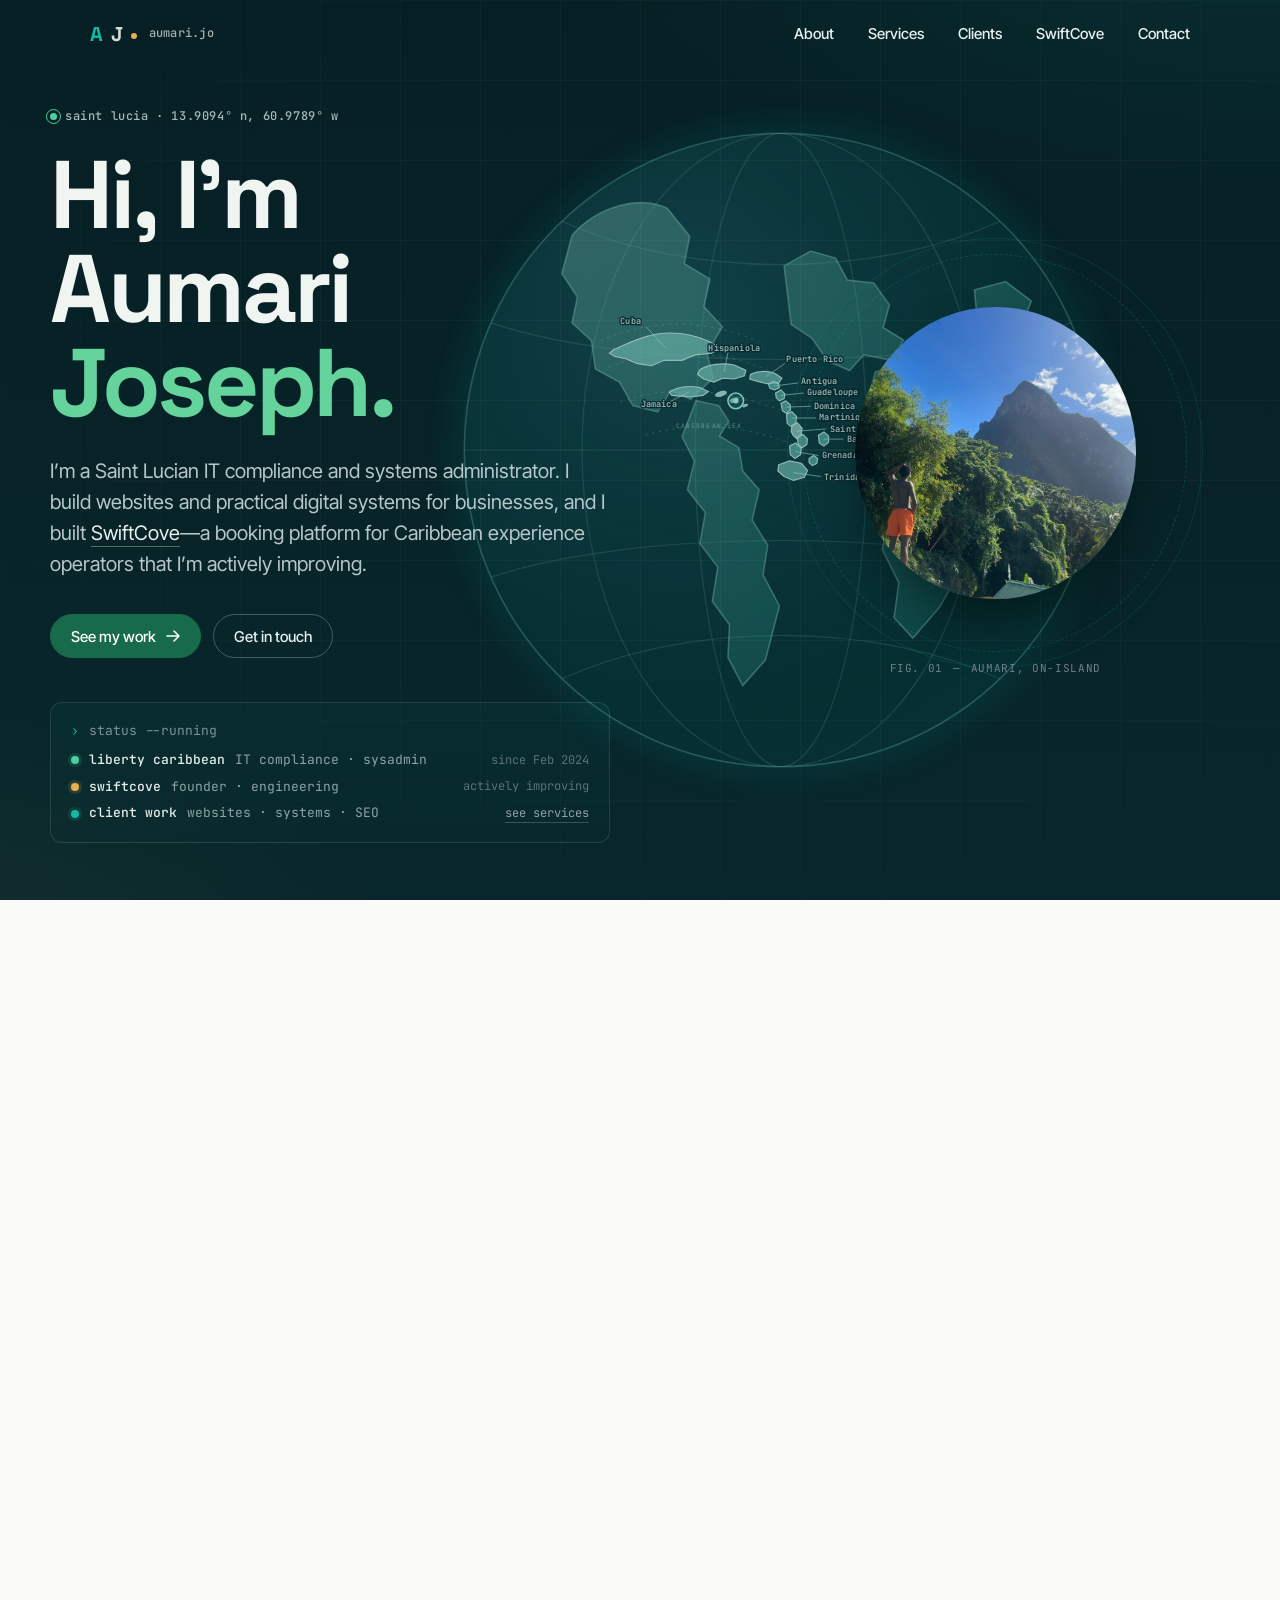
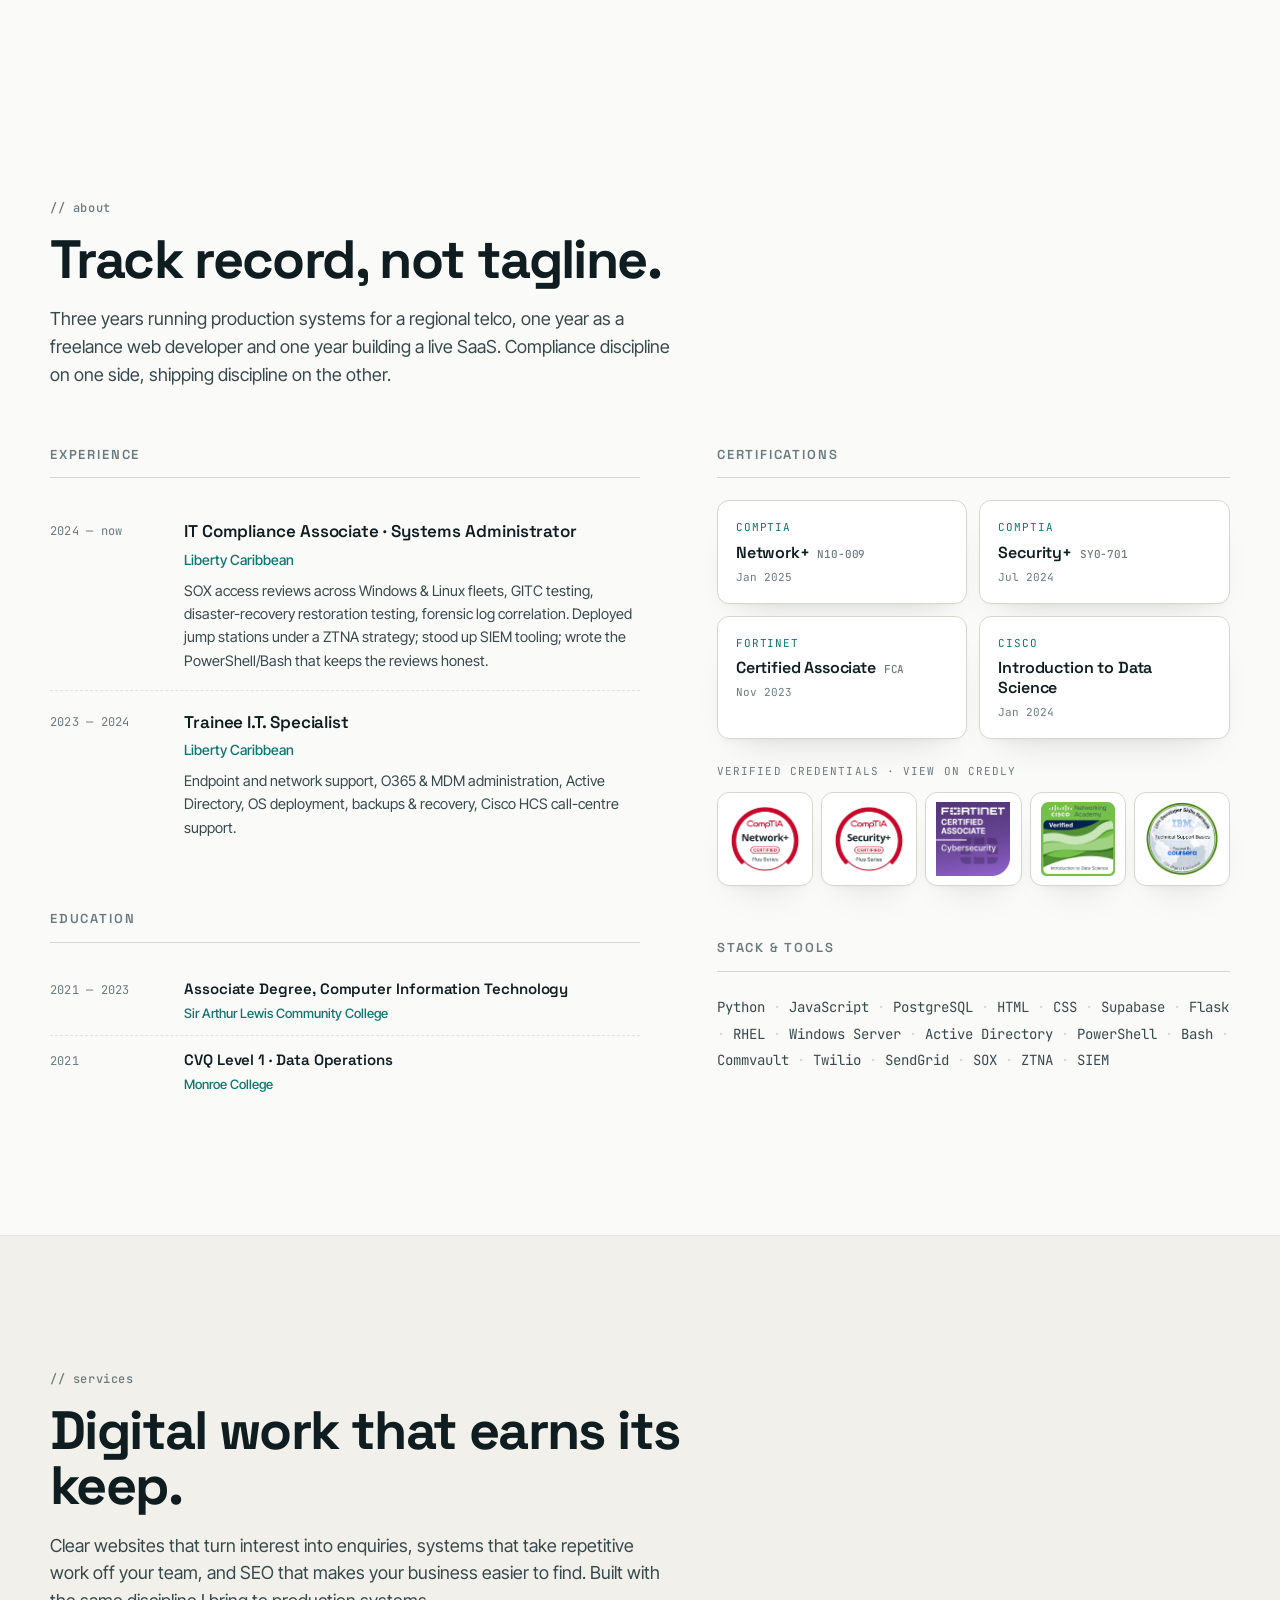
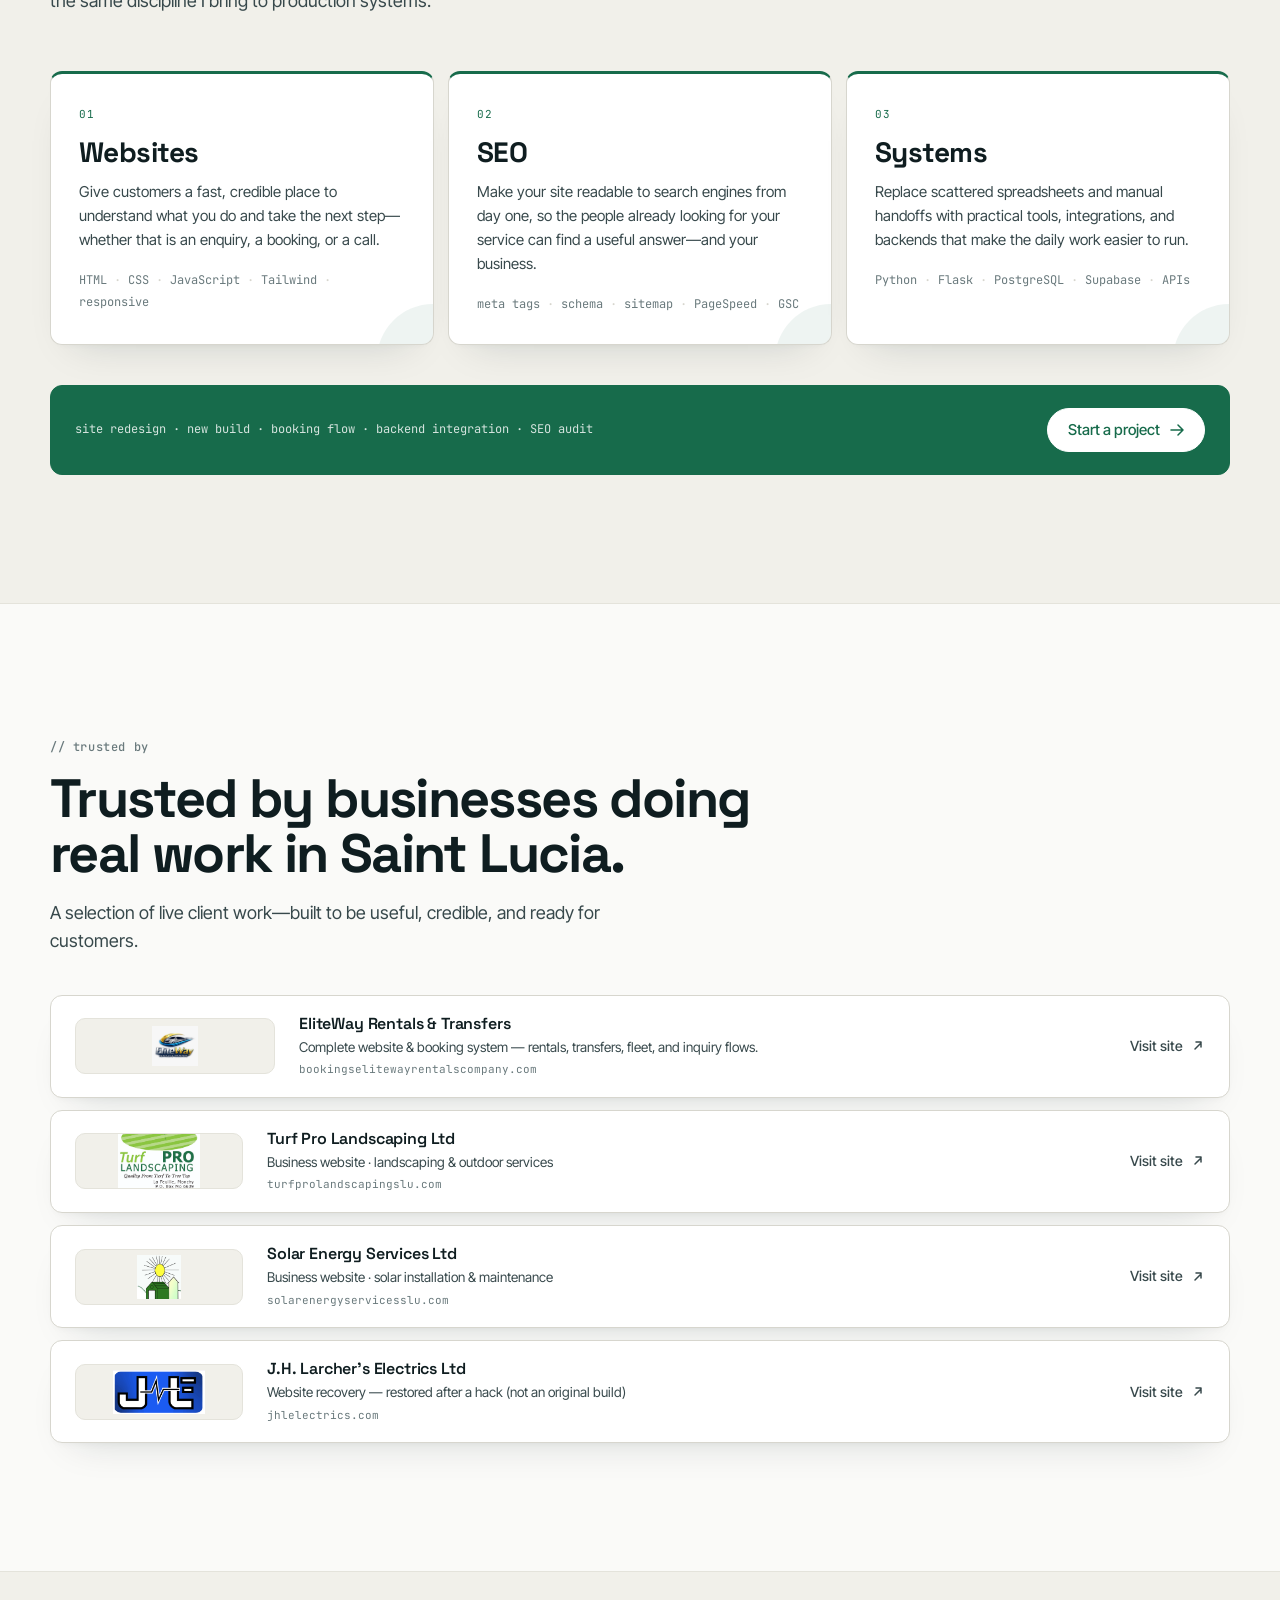
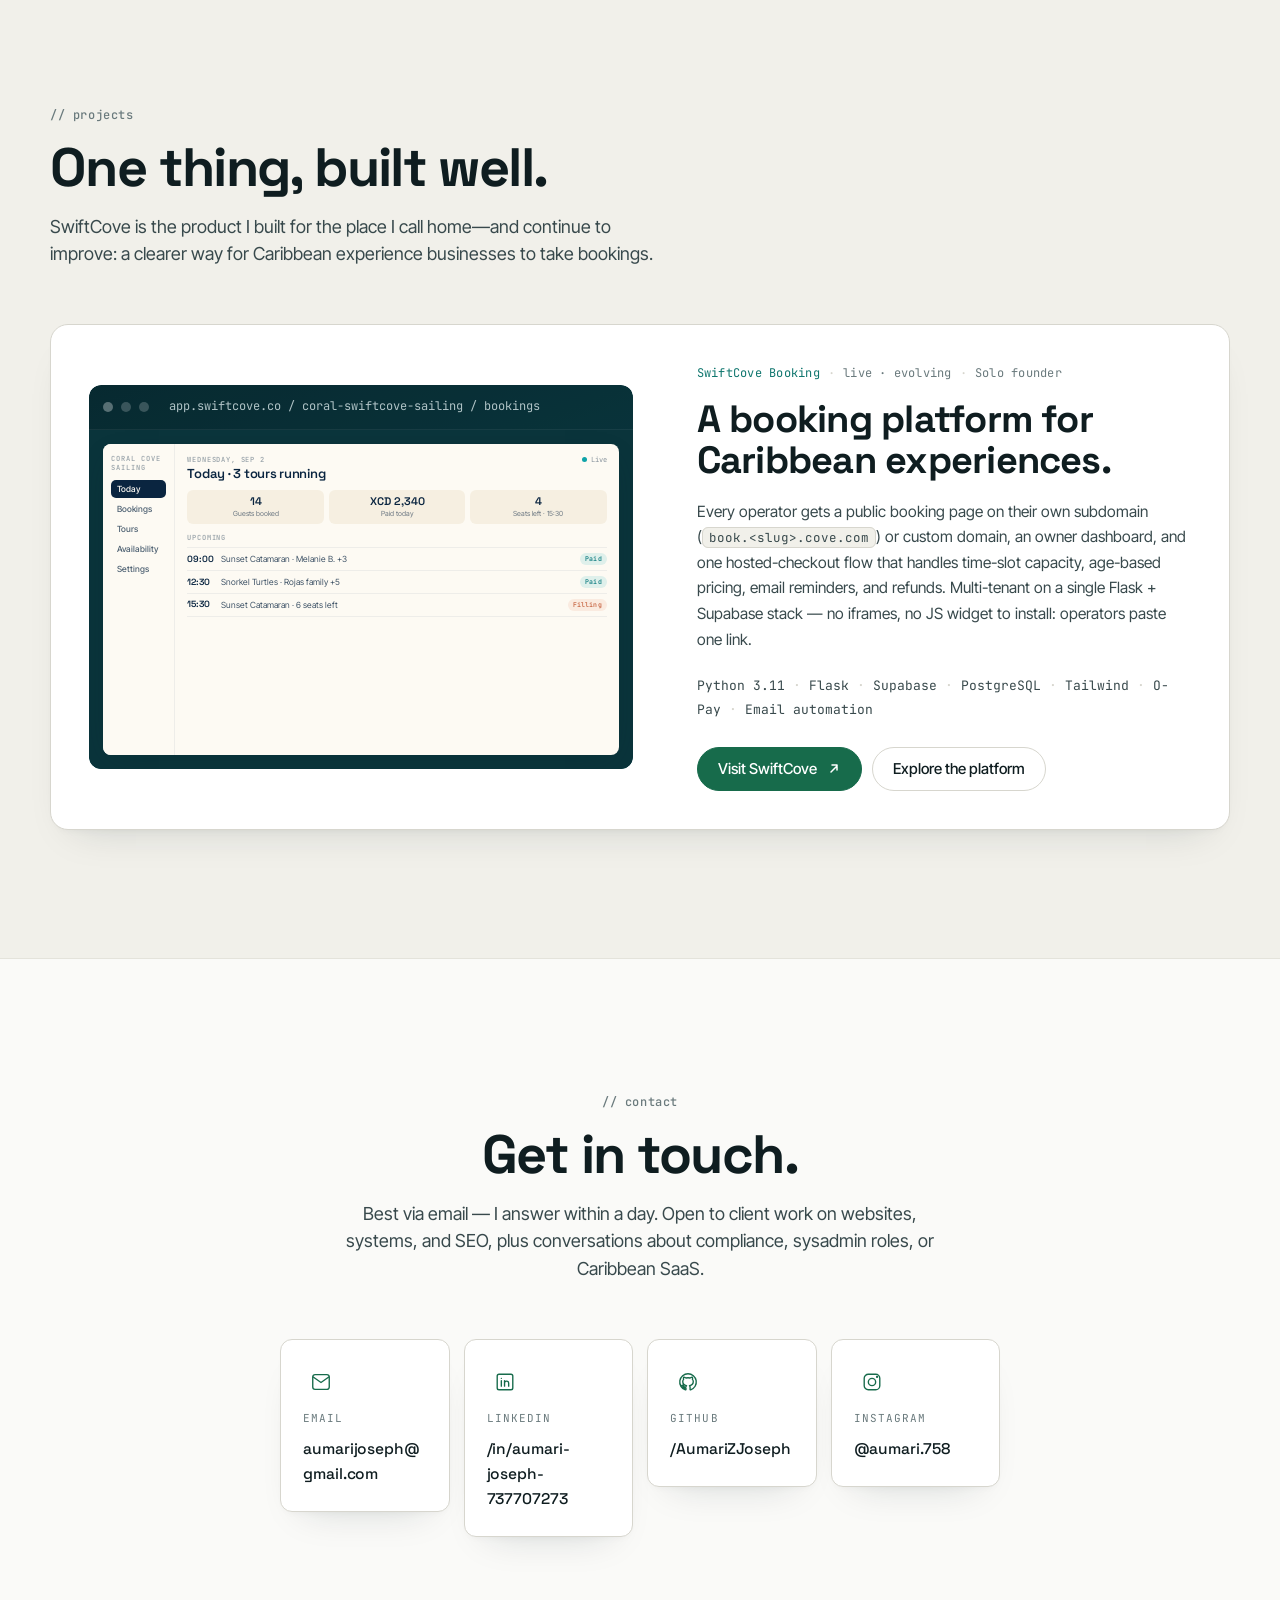
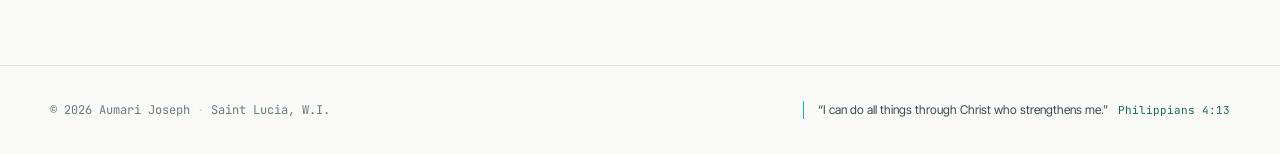
==== index.html @ 2261dc89 "Updates" ====
<!doctype html>
<html lang="en">
<head>
  <meta charset="utf-8" />
  <meta name="viewport" content="width=device-width, initial-scale=1" />
  <title>Aumari Joseph | IT Compliance, Web Development &amp; Caribbean SaaS</title>
  <meta name="description" content="Aumari Joseph is a Saint Lucian IT compliance professional and web developer who builds fast websites, practical systems, and SwiftCove, an actively evolving booking platform for Caribbean experience businesses." />
  <meta name="robots" content="index, follow" />
  <meta name="theme-color" content="#176B4B" />
  <link rel="canonical" href="https://aumarizjoseph.github.io/personal-webiste/" />
  <link rel="icon" type="image/jpeg" href="hero1.jpeg" />
  <link rel="apple-touch-icon" href="hero1.jpeg" />

  <meta property="og:type" content="website" />
  <meta property="og:url" content="https://aumarizjoseph.github.io/personal-webiste/" />
  <meta property="og:title" content="Aumari Joseph | IT Compliance, Web Development &amp; Caribbean SaaS" />
  <meta property="og:description" content="Saint Lucian IT compliance professional and web developer behind SwiftCove, an actively evolving booking platform for Caribbean experience businesses." />
  <meta property="og:image" content="https://aumarizjoseph.github.io/personal-webiste/hero1.jpeg" />
  <meta property="og:image:alt" content="Aumari Joseph, IT compliance professional and web developer" />
  <meta property="og:locale" content="en_LC" />

  <meta name="twitter:card" content="summary_large_image" />
  <meta name="twitter:url" content="https://aumarizjoseph.github.io/personal-webiste/" />
  <meta name="twitter:title" content="Aumari Joseph | IT Compliance, Web Development &amp; Caribbean SaaS" />
  <meta name="twitter:description" content="Saint Lucian IT compliance professional and web developer behind SwiftCove, an actively evolving booking platform for Caribbean experience businesses." />
  <meta name="twitter:image" content="https://aumarizjoseph.github.io/personal-webiste/hero1.jpeg" />
  <meta name="twitter:image:alt" content="Aumari Joseph, IT compliance professional and web developer" />

  <script type="application/ld+json">
  {
    "@context": "https://schema.org",
    "@graph": [
      {
        "@type": "Person",
        "@id": "https://aumarizjoseph.github.io/personal-webiste/#aumari-joseph",
        "name": "Aumari Joseph",
        "url": "https://aumarizjoseph.github.io/personal-webiste/",
        "image": "https://aumarizjoseph.github.io/personal-webiste/hero1.jpeg",
        "jobTitle": "IT Compliance Associate and Systems Administrator",
        "description": "Saint Lucian IT compliance professional and web developer who builds websites, backend systems, and SwiftCove, an actively evolving booking platform.",
        "address": { "@type": "PostalAddress", "addressCountry": "LC" },
        "sameAs": [
          "https://www.linkedin.com/in/aumari-joseph-737707273",
          "https://github.com/AumariZJoseph/",
          "https://www.instagram.com/aumari.758/"
        ],
        "knowsAbout": ["IT compliance", "systems administration", "web development", "technical SEO", "backend systems", "SaaS"]
      },
      {
        "@type": "ProfessionalService",
        "name": "Aumari Joseph — Websites, Systems & SEO",
        "url": "https://aumarizjoseph.github.io/personal-webiste/",
        "areaServed": ["Saint Lucia", "Caribbean"],
        "founder": { "@id": "https://aumarizjoseph.github.io/personal-webiste/#aumari-joseph" },
        "serviceType": ["Web development", "Technical SEO", "Backend systems"]
      }
    ]
  }
  </script>

  <link rel="preconnect" href="https://fonts.googleapis.com" />
  <link rel="preconnect" href="https://fonts.gstatic.com" crossorigin />
  <link href="https://fonts.googleapis.com/css2?family=Space+Grotesk:wght@500;600;700&family=Inter+Tight:wght@400;500;600&family=JetBrains+Mono:wght@400;500&display=swap" rel="stylesheet" />

  <link rel="stylesheet" href="styles.css" />
</head>
<body>

  <a href="#main" class="skip-link">Skip to content</a>

  <!-- ============ NAV ============ -->
  <header class="nav" id="nav" data-state="transparent">
    <div class="nav__inner">
      <a href="#top" class="nav__logo" aria-label="Home">
        <span class="nav__logo-mark">A</span><span class="nav__logo-mark nav__logo-mark--muted">J</span><span class="nav__logo-dot" aria-hidden="true"></span><span class="nav__logo-text">aumari.jo</span>
      </a>

      <nav class="nav__links" aria-label="Primary">
        <a href="#about">About</a>
        <a href="#services">Services</a>
        <a href="#clients">Clients</a>
        <a href="https://swiftcovebooking.com">SwiftCove</a>
        <a href="#contact">Contact</a>
 
      </nav>

      <button class="nav__burger" id="burger" aria-expanded="false" aria-controls="mobile-menu" aria-label="Open menu">
        <span></span><span></span>
      </button>
    </div>

    <div class="nav__mobile" id="mobile-menu" hidden>
      <a href="#about">About</a>
      <a href="#services">Services</a>
      <a href="#clients">Clients</a>
      <a href="https://swiftcovebooking.com">SwiftCove</a>
      <a href="#contact">Contact</a>
    </div>
  </header>

  <main id="main">

    <!-- ============ HERO ============ -->
    <section class="hero" id="top">
      <div class="hero__stage">
      <div class="hero__grid-lines" aria-hidden="true"></div>
      <div class="hero__globe" aria-hidden="true">
        <svg class="hero__globe-art" viewBox="0 0 1000 1000" fill="none" focusable="false">
          <defs>
            <radialGradient id="globe-ocean" cx="34%" cy="28%" r="74%">
              <stop stop-color="#1C5B61" stop-opacity=".72" />
              <stop offset=".66" stop-color="#0B3940" stop-opacity=".48" />
              <stop offset="1" stop-color="#041F24" stop-opacity=".08" />
            </radialGradient>
            <linearGradient id="globe-land" x1="220" y1="180" x2="780" y2="810" gradientUnits="userSpaceOnUse">
              <stop stop-color="#8BD3C5" stop-opacity=".44" />
              <stop offset="1" stop-color="#23B8A5" stop-opacity=".22" />
            </linearGradient>
            <clipPath id="globe-clip"><circle cx="500" cy="500" r="406" /></clipPath>
            <filter id="globe-glow" x="-40%" y="-40%" width="180%" height="180%">
              <feGaussianBlur stdDeviation="18" />
            </filter>
          </defs>

          <circle cx="500" cy="500" r="425" fill="#14B8A6" fill-opacity=".12" filter="url(#globe-glow)" />
          <circle cx="500" cy="500" r="406" fill="url(#globe-ocean)" stroke="#7DDACB" stroke-opacity=".36" stroke-width="2" />
          <g clip-path="url(#globe-clip)">
            <g class="hero__globe-world-grid" stroke="#9BE2D4" stroke-opacity=".19" stroke-width="1.5">
              <ellipse cx="500" cy="500" rx="110" ry="406" />
              <ellipse cx="500" cy="500" rx="255" ry="406" />
              <path d="M94 500H906" />
              <path d="M125 336C314 400 686 400 875 336" />
              <path d="M125 664C314 600 686 600 875 664" />
              <path d="M218 206C380 281 620 281 782 206" />
              <path d="M218 794C380 719 620 719 782 794" />
            </g>

            <g class="hero__globe-world-land" fill="url(#globe-land)" stroke="#9BE2D4" stroke-opacity=".45" stroke-width="2">
              <path d="M232 225C264 188 318 173 354 190L383 226 376 261 409 281 401 316 425 342 405 375 413 408 384 435 359 423 342 451 310 443 293 413 262 396 257 360 232 337 239 304 219 274Z" />
              <path d="M391 437L420 443 433 463 421 482 446 497 451 527 472 551 463 590 483 622 477 660 498 700 480 769 451 802 432 766 434 724 412 694 419 650 396 620 403 580 380 551 389 514 373 483Z" />
              <path d="M504 264L538 245 570 254 585 282 619 286 639 314 631 343 657 359 642 385 606 378 588 398 560 386 540 357 513 339Z" />
              <path d="M621 400L675 383 725 405 742 445 731 475 754 519 741 556 756 601 731 653 703 702 669 741 645 715 651 670 630 628 638 580 614 540 625 498 604 461Z" />
              <path d="M748 295L788 284 821 309 809 338 831 354 804 374 765 362 752 337Z" />
            </g>

            <g fill="#C4FFF3" fill-opacity=".9">
              <ellipse cx="423" cy="428" rx="8" ry="3.5" transform="rotate(-18 423 428)" />
              <ellipse cx="440" cy="436" rx="6" ry="3" transform="rotate(-18 440 436)" />
              <ellipse cx="454" cy="443" rx="4" ry="2" transform="rotate(-18 454 443)" />
            </g>
            <circle cx="442" cy="437" r="10" fill="#14B8A6" fill-opacity=".25" stroke="#B8FFF2" stroke-width="2" />
            <circle cx="442" cy="437" r="3.5" fill="#DFFEF7" />

            <g class="hero__globe-caribbean">
              <g class="hero__globe-caribbean__contours" fill="none">
                <path d="M269 360C330 331 411 333 471 361" />
                <path d="M279 394C345 367 425 371 491 401" />
                <path d="M294 438C359 415 434 423 499 449" />
                <path d="M326 481C388 462 460 468 525 497" />
              </g>
              <g class="hero__globe-caribbean__islands">
                <path class="hero__globe-caribbean__major" d="M286 371C303 364 320 354 343 351C367 348 391 353 408 361L422 369 411 376 390 378 373 385 350 385 334 392 315 389 301 383 287 380 280 376Z" />
                <path class="hero__globe-caribbean__major" d="M396 397C407 390 425 388 440 391L455 398 453 405 440 409 425 408 414 413 401 409 393 403Z" />
                <path class="hero__globe-caribbean__major" d="M357 426C366 419 382 417 396 420L407 425 400 430 384 432 371 431 360 430Z" />
                <path class="hero__globe-caribbean__major" d="M461 403C471 398 485 398 494 403L501 408 497 414 482 415 470 412 460 409Z" />
                <path d="M484 416L490 412 497 415 498 420 492 423 486 421Z" />
                <path d="M493 427L500 423 505 428 504 434 498 437 494 433Z" />
                <path d="M500 440L506 437 512 442 512 449 507 453 502 450Z" />
                <path d="M507 454L514 451 520 457 519 465 513 470 508 466Z" />
                <path class="hero__globe-caribbean__saint-lucia" d="M514 469L521 465 527 472 526 480 521 486 516 482 513 476Z" />
                <path d="M521 484L528 480 534 486 533 493 527 497 522 493Z" />
                <path d="M511 495L519 491 526 498 525 506 518 511 512 506Z" />
                <path d="M548 481L555 477 561 482 561 490 555 495 549 491Z" />
                <path class="hero__globe-caribbean__major" d="M497 519L511 514 526 517 534 526 530 535 516 539 504 534 496 527Z" />
                <path d="M536 511L542 507 547 511 546 517 540 520 536 516Z" />
              </g>
              <g class="hero__globe-caribbean__leaders">
                <path d="M353 370L327 342" />
                <path d="M427 400L432 375" />
                <path d="M383 425L354 440" />
                <path d="M481 406L505 389" />
                <path d="M491 418L522 414" />
                <path d="M500 430L529 427" />
                <path d="M507 445L538 444" />
                <path d="M514 459L545 459" />
                <path d="M520 476L558 473" />
                <path d="M555 486L580 486" />
                <path d="M518 502L548 507" />
                <path d="M516 529L551 534" />
              </g>
              <g class="hero__globe-caribbean__labels">
                <text x="294" y="338">Cuba</text>
                <text x="407" y="373">Hispaniola</text>
                <text x="320" y="445">Jamaica</text>
                <text x="507" y="387">Puerto Rico</text>
                <text x="526" y="416">Antigua</text>
                <text x="533" y="429">Guadeloupe</text>
                <text x="542" y="447">Dominica</text>
                <text x="549" y="462">Martinique</text>
                <text x="563" y="477">Saint Lucia</text>
                <text x="584" y="490">Barbados</text>
                <text x="552" y="510">Grenada</text>
                <text x="555" y="538">Trinidad &amp; Tobago</text>
              </g>
              <text class="hero__globe-caribbean__sea-label" x="365" y="472">CARIBBEAN SEA</text>
            </g>
          </g>
        </svg>
      </div>

      <div class="hero__inner">

        <div class="hero__left">
          <p class="eyebrow eyebrow--light">
            <span class="dot dot--live" aria-hidden="true"></span>
            Saint Lucia · 13.9094° N, 60.9789° W
          </p>

          <h1 class="hero__title">
            Hi, I'm<br>
            Aumari <span class="hero__title-accent">Joseph.</span>
          </h1>

          <p class="hero__sub">
            I’m a Saint Lucian IT compliance and systems administrator. I build websites and practical digital systems for businesses, and I built <a href="https://swiftcovebooking.com" class="hero__link">SwiftCove</a>—a booking platform for Caribbean experience operators that I’m actively improving.
          </p>

          <div class="hero__cta-row">
            <a href="#clients" class="btn btn--primary">
              See my work
              <svg width="14" height="14" viewBox="0 0 14 14" fill="none" aria-hidden="true"><path d="M1 7h12M8 2l5 5-5 5" stroke="currentColor" stroke-width="1.5" stroke-linecap="round" stroke-linejoin="round"/></svg>
            </a>
            <a href="#contact" class="btn btn--ghost btn--ghost-light">Get in touch</a>
          </div>

          <!-- SIGNATURE: mono status block, treats his life like a uptime report -->
          <div class="status" role="group" aria-label="Currently">
            <div class="status__row status__row--cmd">
              <span class="status__prompt">›</span> status --running
            </div>
            <div class="status__row">
              <span class="status__pip status__pip--green" aria-hidden="true"></span>
              <span class="status__label">liberty caribbean</span>
              <span class="status__meta">IT compliance · sysadmin</span>
              <span class="status__since">since Feb 2024</span>
            </div>
            <div class="status__row">
              <span class="status__pip status__pip--amber" aria-hidden="true"></span>
              <span class="status__label">swiftcove</span>
              <span class="status__meta">founder · engineering</span>
              <span class="status__since">actively improving</span>
            </div>
            <div class="status__row">
              <span class="status__pip status__pip--teal" aria-hidden="true"></span>
              <span class="status__label">client work</span>
              <span class="status__meta">websites · systems · SEO</span>
              <span class="status__since"><a href="#services" class="status__link">see services</a></span>
            </div>
          </div>

        </div>

        <div class="hero__right">
          <div class="portrait">
            <div class="portrait__ring portrait__ring--1"></div>
            <div class="portrait__ring portrait__ring--2"></div>
            <div class="portrait__disc">
              <img
                src="hero1.jpeg"
                alt="Aumari Joseph"
                class="portrait__photo"
                width="360"
                height="360"
                loading="eager"
                fetchpriority="high"
                decoding="async"
              />
            </div>
          </div>
          <p class="portrait__caption">
            <span>fig. 01</span>
            <span aria-hidden="true">—</span>
            <span>Aumari, on-island</span>
          </p>
        </div>

      </div>
      </div>
    </section>


    <!-- ============ ABOUT ============ -->
    <section class="about section" id="about">
      <div class="section__inner">

        <header class="section__header">
          <p class="eyebrow">// about</p>
          <h2 class="section__title">Track record, not tagline.</h2>
          <p class="section__lede">
            Three years running production systems for a regional telco, one year as a freelance web developer and one year building a live SaaS.
            Compliance discipline on one side, shipping discipline on the other.
          </p>
        </header>

        <div class="about__grid">

          <!-- LEFT: log-style timeline -->
          <div class="about__col">

            <h3 class="col__title">Experience</h3>
            <ol class="log">
              <li class="log__row">
                <span class="log__date">2024 — now</span>
                <div class="log__body">
                  <p class="log__role">IT Compliance Associate · Systems Administrator</p>
                  <p class="log__org">Liberty Caribbean</p>
                  <p class="log__desc">
                    SOX access reviews across Windows &amp; Linux fleets, GITC testing, disaster-recovery
                    restoration testing, forensic log correlation. Deployed jump stations under a ZTNA
                    strategy; stood up SIEM tooling; wrote the PowerShell/Bash that keeps the reviews honest.
                  </p>
                </div>
              </li>
              <li class="log__row">
                <span class="log__date">2023 — 2024</span>
                <div class="log__body">
                  <p class="log__role">Trainee I.T. Specialist</p>
                  <p class="log__org">Liberty Caribbean</p>
                  <p class="log__desc">
                    Endpoint and network support, O365 &amp; MDM administration, Active Directory,
                    OS deployment, backups &amp; recovery, Cisco HCS call-centre support.
                  </p>
                </div>
              </li>
            </ol>

            <h3 class="col__title col__title--spaced">Education</h3>
            <ol class="log log--compact">
              <li class="log__row">
                <span class="log__date">2021 — 2023</span>
                <div class="log__body">
                  <p class="log__role">Associate Degree, Computer Information Technology</p>
                  <p class="log__org">Sir Arthur Lewis Community College</p>
                </div>
              </li>
              <li class="log__row">
                <span class="log__date">2021</span>
                <div class="log__body">
                  <p class="log__role">CVQ Level 1 · Data Operations</p>
                  <p class="log__org">Monroe College</p>
                </div>
              </li>

            </ol>
          </div>

          <!-- RIGHT: real cert cards + mono stack -->
          <div class="about__col">

            <h3 class="col__title">Certifications</h3>
            <ul class="certs">
              <li class="cert">
                <p class="cert__vendor">CompTIA</p>
                <p class="cert__name">Network+ <span class="cert__code">N10-009</span></p>
                <p class="cert__date">Jan 2025</p>
              </li>
              <li class="cert">
                <p class="cert__vendor">CompTIA</p>
                <p class="cert__name">Security+ <span class="cert__code">SY0-701</span></p>
                <p class="cert__date">Jul 2024</p>
              </li>
              <li class="cert">
                <p class="cert__vendor">Fortinet</p>
                <p class="cert__name">Certified Associate <span class="cert__code">FCA</span></p>
                <p class="cert__date">Nov 2023</p>
              </li>
              <li class="cert">
                <p class="cert__vendor">Cisco</p>
                <p class="cert__name">Introduction to Data Science</p>
                <p class="cert__date">Jan 2024</p>
              </li>
            </ul>

            <div class="cert-badges" aria-label="Credential badges">
              <p class="cert-badges__label">Verified credentials · view on Credly</p>
              <ul class="cert-badges__grid">
                <li class="cert-badge">
                  <a href="https://www.credly.com/badges/512498e3-5d17-4336-9390-3935fd9d7407/public_url" target="_blank" rel="noopener noreferrer" aria-label="Verify CompTIA Network+ badge on Credly">
                    <img src="badges/comptia-network-ce-certification.1.png" alt="CompTIA Network+ Certified badge" loading="lazy" decoding="async">
                  </a>
                </li>
                <li class="cert-badge">
                  <a href="https://www.credly.com/badges/af6e43c3-8d79-431d-9b17-2359a4bf4f72/public_url" target="_blank" rel="noopener noreferrer" aria-label="Verify CompTIA Security+ badge on Credly">
                    <img src="badges/comptia-security-ce-certification.png" alt="CompTIA Security+ Certified badge" loading="lazy" decoding="async">
                  </a>
                </li>
                <li class="cert-badge">
                  <a href="https://www.credly.com/badges/e5786a8d-540b-4043-81ee-62c65293db5a/public_url" target="_blank" rel="noopener noreferrer" aria-label="Verify Fortinet Certified Associate badge on Credly">
                    <img src="badges/fortinet-certified-associate-cybersecurity.1.png" alt="Fortinet Certified Associate in Cybersecurity badge" loading="lazy" decoding="async">
                  </a>
                </li>
                <li class="cert-badge">
                  <a href="https://www.credly.com/badges/b22bc6eb-4839-4fa3-bf73-8a3d1bb15363/public_url" target="_blank" rel="noopener noreferrer" aria-label="Verify Cisco Introduction to Data Science badge on Credly">
                    <img src="badges/introduction-to-data-science.png" alt="Introduction to Data Science badge" loading="lazy" decoding="async">
                  </a>
                </li>
                <li class="cert-badge">
                  <a href="https://www.credly.com/badges/016915ca-0d8f-46ac-a73b-3e9ca0b20be6/public_url" target="_blank" rel="noopener noreferrer" aria-label="Verify IBM Technical Support Basics badge on Credly">
                    <img src="badges/technical-support-basics.png" alt="IBM Technical Support Basics badge" loading="lazy" decoding="async">
                  </a>
                </li>
              </ul>
            </div>

            <h3 class="col__title col__title--spaced">Stack &amp; tools</h3>
            <p class="stack">
              <span>Python</span><span>JavaScript</span><span>PostgreSQL</span><span>HTML</span><span>CSS</span><span>Supabase</span><span>Flask</span><span>RHEL</span><span>Windows&nbsp;Server</span><span>Active&nbsp;Directory</span><span>PowerShell</span><span>Bash</span><span>Commvault</span><span>Twilio</span><span>SendGrid</span><span>SOX</span><span>ZTNA</span><span>SIEM</span>
            </p>
          </div>

        </div>
      </div>
    </section>


    <!-- ============ SERVICES ============ -->
    <section class="services section" id="services">
      <div class="section__inner">

        <header class="section__header">
          <p class="eyebrow">// services</p>
          <h2 class="section__title">Digital work that earns its keep.</h2>
          <p class="section__lede">
            Clear websites that turn interest into enquiries, systems that take repetitive work off your team,
            and SEO that makes your business easier to find. Built with the same discipline I bring to production systems.
          </p>
        </header>

        <ul class="services__grid">
          <li class="svc">
            <p class="svc__index mono">01</p>
            <h3 class="svc__title">Websites</h3>
            <p class="svc__desc">
              Give customers a fast, credible place to understand what you do and take the next step—whether that is an enquiry, a booking, or a call.
            </p>
            <p class="svc__tags">
              <span>HTML</span><span>CSS</span><span>JavaScript</span><span>Tailwind</span><span>responsive</span>
            </p>
          </li>
          <li class="svc">
            <p class="svc__index mono">02</p>
            <h3 class="svc__title">SEO</h3>
            <p class="svc__desc">
              Make your site readable to search engines from day one, so the people already looking for your service can find a useful answer—and your business.
            </p>
            <p class="svc__tags">
              <span>meta tags</span><span>schema</span><span>sitemap</span><span>PageSpeed</span><span>GSC</span>
            </p>
          </li>
          <li class="svc">
            <p class="svc__index mono">03</p>
            <h3 class="svc__title">Systems</h3>
            <p class="svc__desc">
              Replace scattered spreadsheets and manual handoffs with practical tools, integrations, and backends that make the daily work easier to run.
            </p>
            <p class="svc__tags">
              <span>Python</span><span>Flask</span><span>PostgreSQL</span><span>Supabase</span><span>APIs</span>
            </p>
          </li>
        </ul>

        <div class="services__cta">
          <p class="services__note mono">site redesign · new build · booking flow · backend integration · SEO audit</p>
          <a href="#contact" class="btn btn--primary">
            Start a project
            <svg width="14" height="14" viewBox="0 0 14 14" fill="none" aria-hidden="true"><path d="M1 7h12M8 2l5 5-5 5" stroke="currentColor" stroke-width="1.5" stroke-linecap="round" stroke-linejoin="round"/></svg>
          </a>
        </div>

      </div>
    </section>


    <!-- ============ CLIENT WORK ============ -->
    <section class="clients section" id="clients">
      <div class="section__inner">

        <header class="section__header section__header--compact">
          <p class="eyebrow">// trusted by</p>
          <h2 class="section__title">Trusted by businesses doing real work in Saint Lucia.</h2>
          <p class="section__lede">A selection of live client work—built to be useful, credible, and ready for customers.</p>
        </header>

        <ul class="clients__grid">
          <li class="client">
            <a href="https://bookingselitewayrentalscompany.com/" class="client__link" target="_blank" rel="noopener noreferrer">
              <div class="client__logo client__logo--wide">
                <img src="Elitewaylogo.jpg" alt="EliteWay Rentals &amp; Transfers logo" width="220" height="56" loading="lazy" />
              </div>
              <div class="client__body">
                <p class="client__name">EliteWay Rentals &amp; Transfers</p>
                <p class="client__scope">Complete website &amp; booking system — rentals, transfers, fleet, and inquiry flows.</p>
                <p class="client__url mono">bookingselitewayrentalscompany.com</p>
              </div>
              <span class="client__action">
                Visit site
                <svg width="14" height="14" viewBox="0 0 14 14" fill="none" aria-hidden="true"><path d="M4 10l6-6M5 3h5v5" stroke="currentColor" stroke-width="1.5" stroke-linecap="round" stroke-linejoin="round"/></svg>
              </span>
            </a>
          </li>
          <li class="client">
            <a href="https://turfprolandscapingslu.com/" class="client__link" target="_blank" rel="noopener noreferrer">
              <div class="client__logo client__logo--crop">
                <img src="turfprologo.jpg" alt="Turf Pro Landscaping logo" width="160" height="56" loading="lazy" />
              </div>
              <div class="client__body">
                <p class="client__name">Turf Pro Landscaping Ltd</p>
                <p class="client__scope">Business website · landscaping &amp; outdoor services</p>
                <p class="client__url mono">turfprolandscapingslu.com</p>
              </div>
              <span class="client__action">
                Visit site
                <svg width="14" height="14" viewBox="0 0 14 14" fill="none" aria-hidden="true"><path d="M4 10l6-6M5 3h5v5" stroke="currentColor" stroke-width="1.5" stroke-linecap="round" stroke-linejoin="round"/></svg>
              </span>
            </a>
          </li>
          <li class="client">
            <a href="https://www.solarenergyservicesslu.com/" class="client__link" target="_blank" rel="noopener noreferrer">
              <div class="client__logo">
                <img src="solarenergylogo.jpg" alt="Solar Energy Services logo" width="120" height="56" loading="lazy" />
              </div>
              <div class="client__body">
                <p class="client__name">Solar Energy Services Ltd</p>
                <p class="client__scope">Business website · solar installation &amp; maintenance</p>
                <p class="client__url mono">solarenergyservicesslu.com</p>
              </div>
              <span class="client__action">
                Visit site
                <svg width="14" height="14" viewBox="0 0 14 14" fill="none" aria-hidden="true"><path d="M4 10l6-6M5 3h5v5" stroke="currentColor" stroke-width="1.5" stroke-linecap="round" stroke-linejoin="round"/></svg>
              </span>
            </a>
          </li>
          <li class="client">
            <a href="https://www.jhlelectrics.com/" class="client__link" target="_blank" rel="noopener noreferrer">
              <div class="client__logo">
                <img src="jhlarcherlogo.PNG" alt="J.H. Larcher's Electrics logo" width="120" height="56" loading="lazy" />
              </div>
              <div class="client__body">
                <p class="client__name">J.H. Larcher's Electrics Ltd</p>
                <p class="client__scope">Website recovery — restored after a hack (not an original build)</p>
                <p class="client__url mono">jhlelectrics.com</p>
              </div>
              <span class="client__action">
                Visit site
                <svg width="14" height="14" viewBox="0 0 14 14" fill="none" aria-hidden="true"><path d="M4 10l6-6M5 3h5v5" stroke="currentColor" stroke-width="1.5" stroke-linecap="round" stroke-linejoin="round"/></svg>
              </span>
            </a>
          </li>
        </ul>

      </div>
    </section>


    <!-- ============ PROJECTS ============ -->
    <section class="projects section" id="projects">
      <div class="section__inner">

        <header class="section__header">
          <p class="eyebrow">// projects</p>
          <h2 class="section__title">One thing, built well.</h2>
          <p class="section__lede">
            SwiftCove is the product I built for the place I call home—and continue to improve: a clearer way for Caribbean experience businesses to take bookings.
          </p>
        </header>

        <article class="project">

          <div class="project__visual">
            <div class="project__frame">
              <div class="project__browser">
                <span class="project__dot"></span><span class="project__dot"></span><span class="project__dot"></span>
                <p class="project__url">app.swiftcove.co / coral-swiftcove-sailing / bookings</p>
              </div>
              <div class="project__stage" role="img" aria-label="SwiftCove owner dashboard showing today's bookings, revenue, and upcoming tours">
                <div class="cove-dash">
                  <aside class="cove-dash__sidebar">
                    <p class="cove-dash__tenant">Coral Cove Sailing</p>
                    <nav class="cove-dash__nav" aria-hidden="true">
                      <span class="cove-dash__nav-item cove-dash__nav-item--active">Today</span>
                      <span class="cove-dash__nav-item">Bookings</span>
                      <span class="cove-dash__nav-item">Tours</span>
                      <span class="cove-dash__nav-item">Availability</span>
                      <span class="cove-dash__nav-item">Settings</span>
                    </nav>
                  </aside>
                  <div class="cove-dash__main">
                    <div class="cove-dash__header">
                      <div>
                        <p class="cove-dash__date">Wednesday, Sep 2</p>
                        <p class="cove-dash__heading">Today · 3 tours running</p>
                      </div>
                      <span class="cove-dash__live"><span class="cove-dash__live-dot" aria-hidden="true"></span> Live</span>
                    </div>
                    <div class="cove-dash__stats">
                      <div class="cove-dash__stat">
                        <p class="cove-dash__stat-value">14</p>
                        <p class="cove-dash__stat-label">Guests booked</p>
                      </div>
                      <div class="cove-dash__stat">
                        <p class="cove-dash__stat-value">XCD 2,340</p>
                        <p class="cove-dash__stat-label">Paid today</p>
                      </div>
                      <div class="cove-dash__stat">
                        <p class="cove-dash__stat-value">4</p>
                        <p class="cove-dash__stat-label">Seats left · 15:30</p>
                      </div>
                    </div>
                    <p class="cove-dash__section-label">Upcoming</p>
                    <ul class="cove-dash__list" aria-hidden="true">
                      <li class="cove-dash__row">
                        <span class="cove-dash__time">09:00</span>
                        <span class="cove-dash__tour">Sunset Catamaran · Melanie B. +3</span>
                        <span class="cove-dash__badge cove-dash__badge--paid">Paid</span>
                      </li>
                      <li class="cove-dash__row">
                        <span class="cove-dash__time">12:30</span>
                        <span class="cove-dash__tour">Snorkel Turtles · Rojas family +5</span>
                        <span class="cove-dash__badge cove-dash__badge--paid">Paid</span>
                      </li>
                      <li class="cove-dash__row">
                        <span class="cove-dash__time">15:30</span>
                        <span class="cove-dash__tour">Sunset Catamaran · 6 seats left</span>
                        <span class="cove-dash__badge cove-dash__badge--fill">Filling</span>
                      </li>
                    </ul>
                  </div>
                </div>
              </div>
            </div>
          </div>

          <div class="project__body">
            <p class="project__meta">
              <span>SwiftCove Booking</span>
              <span class="project__meta-sep">·</span>
              <span>live · evolving</span>
              <span class="project__meta-sep">·</span>
              <span>Solo founder</span>
            </p>
            <h3 class="project__title">
              A booking platform for<br>Caribbean experiences.
            </h3>
            <p class="project__desc">
              Every operator gets a public booking page on their own subdomain
              (<span class="mono">book.&lt;slug&gt;.cove.com</span>) or custom domain, an owner
              dashboard, and one hosted-checkout flow that handles time-slot capacity, age-based
              pricing, email reminders, and refunds. Multi-tenant on a single Flask + Supabase
              stack — no iframes, no JS widget to install: operators paste one link.
            </p>

            <p class="project__stack">
              <span>Python 3.11</span><span>Flask</span><span>Supabase</span><span>PostgreSQL</span><span>Tailwind</span><span>O-Pay</span><span>Email automation</span>
            </p>

            <div class="project__cta-row">
              <a href="https://swiftcovebooking.com" class="btn btn--primary">
                Visit SwiftCove
                <svg width="14" height="14" viewBox="0 0 14 14" fill="none" aria-hidden="true"><path d="M4 10l6-6M5 3h5v5" stroke="currentColor" stroke-width="1.5" stroke-linecap="round" stroke-linejoin="round"/></svg>
              </a>
              <a href="https://app.swiftcovebooking.com/dashboard/login" class="btn btn--ghost">Explore the platform</a>
            </div>
          </div>
        </article>

      </div>
    </section>


    <!-- ============ CONTACT ============ -->
    <section class="contact section" id="contact">
      <div class="section__inner section__inner--narrow">

        <header class="section__header section__header--center">
          <p class="eyebrow">// contact</p>
          <h2 class="section__title">Get in touch.</h2>
          <p class="section__lede">
            Best via email — I answer within a day. Open to client work on websites, systems, and SEO,
            plus conversations about compliance, sysadmin roles, or Caribbean SaaS.
          </p>
        </header>

        <ul class="channels">
          <li>
            <a href="mailto:aumarijoseph@gmail.com" class="channel">
              <span class="channel__icon" aria-hidden="true">
                <svg width="22" height="22" viewBox="0 0 24 24" fill="none"><path d="M3 6.5A2.5 2.5 0 015.5 4h13A2.5 2.5 0 0121 6.5v11a2.5 2.5 0 01-2.5 2.5h-13A2.5 2.5 0 013 17.5v-11z" stroke="currentColor" stroke-width="1.5"/><path d="M3.5 6.5l8.5 6 8.5-6" stroke="currentColor" stroke-width="1.5" stroke-linecap="round"/></svg>
              </span>
              <span class="channel__label">Email</span>
              <span class="channel__value">aumarijoseph@gmail.com</span>
            </a>
          </li>
          <li>
            <a href="https://www.linkedin.com/in/aumari-joseph-737707273" class="channel" target="_blank" rel="noopener noreferrer">
              <span class="channel__icon" aria-hidden="true">
                <svg width="22" height="22" viewBox="0 0 24 24" fill="none"><rect x="3.5" y="3.5" width="17" height="17" rx="2" stroke="currentColor" stroke-width="1.5"/><path d="M8 10.5v6M8 8v.01M11.5 16.5v-3.25a2.25 2.25 0 014.5 0v3.25M11.5 10.5v6" stroke="currentColor" stroke-width="1.5" stroke-linecap="round"/></svg>
              </span>
              <span class="channel__label">LinkedIn</span>
              <span class="channel__value">/in/aumari-joseph-737707273</span>
            </a>
          </li>
          <li>
            <a href="https://github.com/AumariZJoseph/" class="channel" target="_blank" rel="noopener noreferrer">
              <span class="channel__icon" aria-hidden="true">
                <svg width="22" height="22" viewBox="0 0 24 24" fill="none"><path d="M12 3a9 9 0 00-2.85 17.54c.45.08.62-.2.62-.44v-1.55c-2.5.55-3.03-1.2-3.03-1.2-.41-1.04-1-1.32-1-1.32-.82-.56.06-.55.06-.55.9.06 1.38.93 1.38.93.8 1.38 2.11.98 2.63.75.08-.58.32-.98.57-1.2-2-.23-4.1-1-4.1-4.44 0-.98.35-1.78.93-2.4-.09-.23-.4-1.15.09-2.4 0 0 .75-.24 2.47.92a8.6 8.6 0 014.5 0c1.72-1.16 2.47-.92 2.47-.92.49 1.25.18 2.17.09 2.4.58.62.93 1.42.93 2.4 0 3.45-2.1 4.2-4.11 4.42.33.28.62.83.62 1.67v2.48c0 .24.16.53.63.44A9 9 0 0012 3z" stroke="currentColor" stroke-width="1.5" stroke-linejoin="round"/></svg>
              </span>
              <span class="channel__label">GitHub</span>
              <span class="channel__value">/AumariZJoseph</span>
            </a>
          </li>
          <li>
            <a href="https://www.instagram.com/aumari.758/" class="channel" target="_blank" rel="noopener noreferrer">
              <span class="channel__icon" aria-hidden="true">
                <svg width="22" height="22" viewBox="0 0 24 24" fill="none"><rect x="3.5" y="3.5" width="17" height="17" rx="4.5" stroke="currentColor" stroke-width="1.5"/><circle cx="12" cy="12" r="4" stroke="currentColor" stroke-width="1.5"/><path d="M17.5 6.5h.01" stroke="currentColor" stroke-width="2.5" stroke-linecap="round"/></svg>
              </span>
              <span class="channel__label">Instagram</span>
              <span class="channel__value">@aumari.758</span>
            </a>
          </li>
        </ul>

      </div>
    </section>

  </main>

  <footer class="footer">
    <div class="footer__inner">
      <p class="footer__left">
        <span class="mono">© 2026 Aumari Joseph</span>
        <span class="mono footer__sep">·</span>
        <span class="mono">Saint Lucia, W.I.</span>
      </p>
      <blockquote class="footer__verse">
        <p>“I can do all things through Christ who strengthens me.”</p>
        <cite>Philippians 4:13</cite>
      </blockquote>

    </div>
  </footer>

  <script src="script.js" defer></script>
</body>
</html>
---- styles.css ----
/* =========================================================
   Aumari Joseph — personal site
   Design tokens
   ========================================================= */
   :root {
    /* Palette: deep marine hero + warm paper body + teal accent */
    --marine-950: #062A30;
    --marine-900: #0A343B;
    --marine-800: #123E45;
    --marine-700: #1A4A52;
    --marine-fog: #6E8286;
    --marine-mist: #A9B9BB;
  
    --paper: #FAFAF8;
    --paper-2: #F1F0EA;
    --ink: #0F1D20;
    --ink-2: #38494C;
    --ink-3: #6A7A7D;
    --rule: #D7D6CE;
    --rule-soft: #E4E3DB;
  
    --teal-600: #0D9488;
    --teal-700: #0F766E;
    --teal-500: #14B8A6;
    --teal-100: #CDEBE6;
    --piton-green: #176B4B; /* Saint Lucia rainforest green: primary action accent */
  
    --sun: #E8AF4F;      /* rare warm accent */
    --live: #4BD1A0;     /* status green */
  
    /* Type */
    --f-display: "Space Grotesk", ui-sans-serif, system-ui, -apple-system, sans-serif;
    --f-body: "Inter Tight", ui-sans-serif, system-ui, -apple-system, sans-serif;
    --f-mono: "JetBrains Mono", ui-monospace, "SFMono-Regular", monospace;
  
    /* Rhythm */
    --nav-h: 68px;
    --shadow-card: 0 20px 40px -24px rgba(9, 34, 39, 0.18), 0 4px 10px -6px rgba(9, 34, 39, 0.08);
    --shadow-nav:  0 6px 22px -18px rgba(9, 34, 39, 0.35);
    --radius: 18px;
    --radius-sm: 12px;
  }
  * { box-sizing: border-box; }
  
  html { scroll-behavior: smooth; }
  @media (prefers-reduced-motion: reduce) {
    html { scroll-behavior: auto; }
    *, *::before, *::after { animation: none !important; transition: none !important; }
  }
  
  body {
    margin: 0;
    font-family: var(--f-body);
    font-size: 17px;
    line-height: 1.6;
    color: var(--ink);
    background: var(--paper);
    -webkit-font-smoothing: antialiased;
    text-rendering: optimizeLegibility;
    overflow-x: clip;
  }
  
  a { color: inherit; text-decoration: none; }
  img { max-width: 100%; display: block; }
  button { font: inherit; }
  
  :focus-visible {
    outline: 2px solid var(--piton-green);
    outline-offset: 3px;
    border-radius: 4px;
  }
  
  .skip-link {
    position: absolute; top: -100px; left: 12px;
    background: var(--ink); color: var(--paper);
    padding: 10px 14px; border-radius: 8px;
    z-index: 100;
  }
  .skip-link:focus { top: 12px; }
  
  .mono { font-family: var(--f-mono); font-size: 0.85em; }
  
  
  /* =========================================================
     NAV
     ========================================================= */
  .nav {
    position: fixed; inset: 0 0 auto 0;
    z-index: 50;
    height: var(--nav-h);
    transition: background-color .22s ease, box-shadow .22s ease, color .22s ease, border-color .22s ease;
    border-bottom: 1px solid transparent;
    color: var(--paper);
  }
  .nav__inner {
    max-width: 1180px; margin: 0 auto;
    height: 100%;
    padding: 0 clamp(20px, 4vw, 40px);
    display: flex; align-items: center; justify-content: space-between;
  }
  
  .nav[data-state="transparent"] { background: transparent; color: #E8F0EC; }
  .nav[data-state="solid"] {
    background: rgba(255,255,255, .96);
    backdrop-filter: saturate(120%) blur(4px);
    color: var(--ink);
    box-shadow: var(--shadow-nav);
    border-bottom-color: var(--rule-soft);
  }
  
  .nav__logo {
    display: inline-flex; align-items: center; gap: 8px;
    font-family: var(--f-display);
    font-weight: 700;
    letter-spacing: -0.01em;
    font-size: 20px;
  }
  .nav__logo-mark { color: var(--teal-500); }
  .nav[data-state="solid"] .nav__logo-mark { color: var(--teal-600); }
  .nav__logo-mark--muted { color: currentColor; opacity: .9; }
  .nav__logo-dot {
    width: 6px; height: 6px; border-radius: 50%;
    background: var(--sun);
    transform: translateY(2px);
  }
  .nav__logo-text {
    font-family: var(--f-mono);
    font-size: 12px;
    font-weight: 500;
    letter-spacing: 0.02em;
    opacity: .7;
    margin-left: 4px;
  }
  
  .nav__links {
    display: flex; gap: 34px;
    font-size: 15px;
    font-weight: 500;
  }
  .nav__links a {
    position: relative;
    min-height: 44px;
    padding: 6px 0;
    display: inline-flex;
    align-items: center;
  }
  .nav__links a::after {
    content: "";
    position: absolute; left: 0; right: 100%; bottom: 2px;
    height: 1.5px; background: currentColor;
    transition: right .22s ease;
  }
  .nav__links a:hover::after { right: 0; }
  
  .nav__burger {
    display: none;
    background: transparent; border: 0;
    width: 44px; height: 44px;
    padding: 10px;
    cursor: pointer;
    color: inherit;
  }
  .nav__burger span {
    display: block;
    height: 1.5px; background: currentColor;
    margin: 6px 0;
    transition: transform .22s ease, opacity .22s ease;
  }
  .nav__burger[aria-expanded="true"] span:nth-child(1) { transform: translateY(7px) rotate(45deg); }
  .nav__burger[aria-expanded="true"] span:nth-child(2) { transform: translateY(-1px) rotate(-45deg); }
  
  .nav__mobile {
    display: none;
    position: absolute; top: var(--nav-h); left: 0; right: 0;
    padding: 12px 20px 24px;
    background: #061F24;
    border-bottom: 1px solid rgba(255,255,255,0.06);
  }
  .nav[data-state="solid"] .nav__mobile { background: #fff; border-bottom-color: var(--rule-soft); }
  .nav__mobile a {
    display: block;
    min-height: 48px;
    padding: 14px 4px;
    font-family: var(--f-display);
    font-weight: 600;
    font-size: 22px;
    letter-spacing: -0.01em;
    border-bottom: 1px solid rgba(255,255,255,0.06);
  }
  .nav[data-state="solid"] .nav__mobile a { border-bottom-color: var(--rule-soft); }
  
  @media (max-width: 760px) {
    .nav__links { display: none; }
    .nav__burger { display: block; }
  }
  
  /* =========================================================
     BUTTONS
     ========================================================= */
  .btn {
    display: inline-flex; align-items: center; gap: 10px;
    min-height: 44px;
    padding: 12px 20px;
    border-radius: 999px;
    font-family: var(--f-body);
    font-weight: 500;
    font-size: 15px;
    line-height: 1;
    border: 1px solid transparent;
    transition: transform .12s ease, background-color .18s ease, color .18s ease, border-color .18s ease;
  }
  .btn:active { transform: translateY(1px); }
  
  .btn--primary {
    background: var(--piton-green);
    color: #fff;
    border-color: var(--piton-green);
  }
  .btn--primary:hover { filter: brightness(.9); }
  .btn--primary:focus-visible { outline-color: #fff; }
  
  .btn--ghost {
    background: transparent;
    color: var(--ink);
    border-color: var(--rule);
  }
  .btn--ghost:hover { border-color: var(--ink); }
  
  .btn--ghost-light {
    color: #E4EEEB;
    border-color: rgba(232, 238, 234, 0.28);
  }
  .btn--ghost-light:hover { border-color: rgba(232, 238, 234, 0.7); color: #fff; }
  
  
  /* =========================================================
     ATOMS
     ========================================================= */
  .eyebrow {
    display: inline-flex; align-items: center; gap: 8px;
    font-family: var(--f-mono);
    font-size: 12px;
    font-weight: 500;
    letter-spacing: 0.05em;
    text-transform: lowercase;
    color: var(--ink-3);
    margin: 0 0 14px;
  }
  .eyebrow--light { color: var(--marine-mist); }
  
  .dot {
    width: 7px; height: 7px; border-radius: 50%;
    background: var(--live);
  }
  .dot--live { position: relative; }
  .dot--live::before {
    content: "";
    position: absolute; inset: -4px;
    border-radius: 50%;
    border: 1px solid var(--live);
    animation: pulse 2.4s ease-out infinite;
  }
  @keyframes pulse {
    0%   { transform: scale(0.6); opacity: .9; }
    100% { transform: scale(1.6); opacity: 0; }
  }
  
  
  /* =========================================================
     HERO
     ========================================================= */
  .hero {
    position: relative;
    min-height: 100svh;
  }
  .hero__stage {
    position: relative;
    min-height: 100svh;
    background:
      radial-gradient(1200px 500px at 100% -10%, rgba(20, 184, 166, 0.10), transparent 60%),
      radial-gradient(900px 500px at -10% 110%, rgba(232, 175, 79, 0.06), transparent 60%),
      linear-gradient(180deg, #061F24 0%, #08272C 100%);
    color: #E4EEEB;
    overflow: hidden;
    isolation: isolate;
    padding: calc(var(--nav-h) + 40px) clamp(20px, 4vw, 40px) 64px;
    display: flex; align-items: center;
  }

  @media (min-width: 761px) and (prefers-reduced-motion: no-preference) {
    .hero { min-height: 185svh; }
    .hero__stage {
      position: sticky;
      top: 0;
      height: 100svh;
    }
  }
  
  .hero__grid-lines {
    position: absolute; inset: 0;
    z-index: 1;
    pointer-events: none;
    background-image:
      linear-gradient(rgba(255,255,255,0.035) 1px, transparent 1px),
      linear-gradient(90deg, rgba(255,255,255,0.035) 1px, transparent 1px);
    background-size: 80px 80px;
    mask-image: radial-gradient(ellipse at 60% 40%, black 40%, transparent 85%);
    -webkit-mask-image: radial-gradient(ellipse at 60% 40%, black 40%, transparent 85%);
  }

  /* One transform-only background layer; it never competes with the hero copy. */
  .hero__globe {
    position: absolute;
    z-index: 0;
    width: min(68vw, 780px);
    aspect-ratio: 1;
    top: 50%;
    left: 61%;
    opacity: .72;
    pointer-events: none;
    transform: translate(-50%, -50%);
  }
  .hero__globe-art {
    display: block;
    width: 100%;
    height: 100%;
    overflow: visible;
    transform-box: fill-box;
    transform-origin: 50% 50%;
    transform: translate(var(--globe-x, 0%), var(--globe-y, 0%)) scale(var(--globe-scale, 1));
    will-change: transform;
  }
  .hero__globe-caribbean {
    opacity: var(--caribbean-detail, 0);
  }
  .hero__globe-world-grid,
  .hero__globe-world-land {
    opacity: var(--world-detail, 1);
  }
  .hero__globe-caribbean__islands {
    fill: #72D8C8;
    fill-opacity: .72;
    stroke: #D2FFF7;
    stroke-opacity: .92;
    stroke-width: 1.5;
  }
  .hero__globe-caribbean__major { fill: #8AE0D1; }
  .hero__globe-caribbean__saint-lucia { fill: #C4FFF3; }
  .hero__globe-caribbean__contours {
    stroke: #B9FFF2;
    stroke-opacity: .28;
    stroke-width: 1.2;
    stroke-dasharray: 3 6;
  }
  .hero__globe-caribbean__leaders {
    stroke: #BEFFF3;
    stroke-opacity: .68;
    stroke-width: 1.2;
  }
  .hero__globe-caribbean__labels {
    fill: #E5FFFA;
    font-family: var(--f-mono);
    font-size: 11px;
    font-weight: 500;
    letter-spacing: .02em;
    paint-order: stroke;
    stroke: #062A30;
    stroke-opacity: .9;
    stroke-width: 3.5px;
    stroke-linejoin: round;
  }
  .hero__globe-caribbean__sea-label {
    fill: #B9FFF2;
    fill-opacity: .5;
    font-family: var(--f-mono);
    font-size: 8px;
    font-weight: 500;
    letter-spacing: .18em;
  }
  
  .hero__inner {
    width: 100%;
    max-width: 1180px;
    margin: 0 auto;
    position: relative;
    z-index: 2;
    display: grid;
    grid-template-columns: minmax(0, 1.35fr) minmax(0, 1fr);
    gap: clamp(32px, 6vw, 80px);
    align-items: center;
  }
  
  .hero__title {
    font-family: var(--f-display);
    font-weight: 700;
    font-size: clamp(48px, 8vw, 96px);
    line-height: 0.98;
    letter-spacing: -0.035em;
    color: #F1F5F2;
    margin: 8px 0 26px;
  }
  .hero__title-accent { color: #65D49C; }
  
  .hero__sub {
    font-size: clamp(17px, 1.6vw, 20px);
    line-height: 1.55;
    color: #B7C7C9;
    max-width: 560px;
    margin: 0 0 34px;
  }
  .hero__link {
    color: #E8F0EC;
    border-bottom: 1px solid rgba(232, 240, 236, 0.35);
    padding-bottom: 1px;
  }
  .hero__link:hover { border-bottom-color: #65D49C; color: #fff; }
  
  .hero__cta-row {
    display: flex; flex-wrap: wrap; gap: 12px;
    margin-bottom: 44px;
  }
  
  /* SIGNATURE: mono status block */
  .status {
    font-family: var(--f-mono);
    font-size: 13px;
    line-height: 1.6;
    padding: 18px 20px;
    border: 1px solid rgba(232, 240, 236, 0.12);
    border-radius: var(--radius-sm);
    background:
      linear-gradient(180deg, rgba(20, 184, 166, 0.05), rgba(20, 184, 166, 0.01));
    max-width: 560px;
  }
  .status__row { display: flex; flex-wrap: wrap; gap: 10px; align-items: center; }
  .status__row + .status__row { margin-top: 6px; }
  .status__row--cmd { color: #7C9599; margin-bottom: 8px; }
  .status__prompt { color: var(--teal-500); }
  
  .status__pip {
    width: 8px; height: 8px; border-radius: 50%;
    flex: 0 0 auto;
  }
  .status__pip--green {
    background: var(--live);
    box-shadow: 0 0 0 3px rgba(75, 209, 160, 0.15);
  }
  .status__pip--amber {
    background: var(--sun);
    box-shadow: 0 0 0 3px rgba(232, 175, 79, 0.15);
  }
  .status__pip--teal {
    background: var(--teal-500);
    box-shadow: 0 0 0 3px rgba(20, 184, 166, 0.15);
  }
  .status__label { color: #E4EEEB; font-weight: 500; }
  .status__meta { color: #8FA3A6; }
  .status__since { color: #5A7275; margin-left: auto; font-size: 12px; }
  .status__link {
    color: #8FA3A6;
    border-bottom: 1px solid rgba(143, 163, 166, 0.35);
    padding-bottom: 1px;
  }
  .status__link:hover { color: var(--teal-500); border-bottom-color: var(--teal-500); }
  
  /* Portrait */
  .hero__right {
    display: flex; flex-direction: column; align-items: center;
    gap: 20px;
  }
  .portrait {
    position: relative;
    width: min(360px, 78vw);
    aspect-ratio: 1 / 1;
    display: grid; place-items: center;
  }
  .portrait__ring {
    position: absolute;
    border-radius: 50%;
    border: 1px solid rgba(20, 184, 166, 0.25);
    inset: 0;
  }
  .portrait__ring--1 { inset: -28px; border-color: rgba(20, 184, 166, 0.14); }
  .portrait__ring--2 { inset: -12px; border-color: rgba(20, 184, 166, 0.24); border-style: dashed; }
  
  .portrait__disc {
    position: relative;
    width: 78%; height: 78%;
    border-radius: 50%;
    background: #041F24;
    box-shadow:
      inset 0 0 0 1px rgba(20, 184, 166, 0.35),
      0 30px 60px -20px rgba(0,0,0,0.6);
    overflow: hidden;
  }
  .portrait__disc::before {
    content: "";
    position: absolute;
    inset: 0;
    border-radius: 50%;
    z-index: 2;
    pointer-events: none;
    background: repeating-linear-gradient(
      115deg,
      rgba(20, 184, 166, 0.04) 0 8px,
      transparent 8px 22px
    );
    opacity: 0.35;
  }
  .portrait__photo {
    position: relative;
    z-index: 1;
    width: 100%;
    height: 100%;
    object-fit: cover;
    object-position: 35% center;
    display: block;
  }
  
  .portrait__caption {
    font-family: var(--f-mono);
    font-size: 11px;
    letter-spacing: 0.06em;
    color: var(--marine-fog);
    text-transform: uppercase;
    display: flex; gap: 10px;
    margin: 0;
  }
  
  
  /* =========================================================
     SECTIONS (light body)
     ========================================================= */
  .section {
    padding: clamp(72px, 10vw, 130px) clamp(20px, 4vw, 40px);
  }
  .section__inner {
    max-width: 1180px; margin: 0 auto;
  }
  .section__inner--narrow { max-width: 720px; }
  
  .section__header { margin-bottom: 56px; max-width: 720px; }
  .section__header--center { margin-inline: auto; text-align: center; }
  .section__header--center .eyebrow { justify-content: center; }
  
  .section__title {
    font-family: var(--f-display);
    font-weight: 700;
    font-size: clamp(32px, 4.8vw, 54px);
    line-height: 1.02;
    letter-spacing: -0.03em;
    margin: 0 0 18px;
    color: var(--ink);
  }
  .section__lede {
    font-size: clamp(16px, 1.4vw, 19px);
    line-height: 1.55;
    color: var(--ink-2);
    margin: 0;
    max-width: 620px;
  }
  .section__header--center .section__lede { margin-inline: auto; }
  .section__header--compact { margin-bottom: 40px; }
  
  
  /* =========================================================
     ABOUT
     ========================================================= */
  .about { background: var(--paper); }
  
  .about__grid {
    display: grid;
    grid-template-columns: minmax(0, 1.15fr) minmax(0, 1fr);
    gap: clamp(40px, 6vw, 80px);
  }
  
  .col__title {
    font-family: var(--f-display);
    font-weight: 600;
    font-size: 13px;
    letter-spacing: 0.14em;
    text-transform: uppercase;
    color: var(--ink-3);
    margin: 0 0 22px;
    padding-bottom: 12px;
    border-bottom: 1px solid var(--rule);
  }
  .col__title--spaced { margin-top: 52px; }
  
  /* Timeline */
  .log { list-style: none; padding: 0; margin: 0; }
  .log__row {
    display: grid;
    grid-template-columns: 110px 1fr;
    gap: 24px;
    padding: 18px 0;
    border-bottom: 1px dashed var(--rule-soft);
  }
  .log__row:last-child { border-bottom: 0; }
  .log__date {
    font-family: var(--f-mono);
    font-size: 12px;
    letter-spacing: 0.02em;
    color: var(--ink-3);
    padding-top: 4px;
  }
  .log__role {
    font-family: var(--f-display);
    font-weight: 600;
    font-size: 17px;
    letter-spacing: -0.005em;
    color: var(--ink);
    margin: 0 0 3px;
  }
  .log__org {
    font-size: 14px;
    color: var(--teal-700);
    margin: 0 0 8px;
    font-weight: 500;
  }
  .log__desc {
    font-size: 14.5px;
    color: var(--ink-2);
    margin: 0;
    line-height: 1.6;
  }
  .log--compact .log__row { padding: 12px 0; }
  .log--compact .log__role { font-size: 15px; margin-bottom: 2px; }
  .log--compact .log__org { margin: 0; font-size: 13px; }
  
  /* Certifications */
  .certs {
    list-style: none; padding: 0; margin: 0;
    display: grid;
    grid-template-columns: repeat(2, 1fr);
    gap: 12px;
  }
  .cert {
    padding: 18px 18px 16px;
    border: 1px solid var(--rule);
    border-radius: var(--radius-sm);
    background: #fff;
    box-shadow: var(--shadow-card);
    transition: transform .18s ease, border-color .18s ease;
  }
  .cert:hover { transform: translateY(-2px); border-color: var(--teal-600); }
  .cert__vendor {
    font-family: var(--f-mono);
    font-size: 11px;
    letter-spacing: 0.08em;
    text-transform: uppercase;
    color: var(--teal-700);
    margin: 0 0 6px;
  }
  .cert__name {
    font-family: var(--f-display);
    font-weight: 600;
    font-size: 16px;
    letter-spacing: -0.01em;
    color: var(--ink);
    margin: 0 0 6px;
    line-height: 1.25;
  }
  .cert__code {
    font-family: var(--f-mono);
    font-size: 11px;
    font-weight: 500;
    color: var(--ink-3);
    margin-left: 4px;
  }
  .cert__date {
    font-family: var(--f-mono);
    font-size: 11px;
    color: var(--ink-3);
    margin: 0;
  }

  /* Visual proof, grouped beneath the matching certification records. */
  .cert-badges { margin-top: 24px; }
  .cert-badges__label {
    font-family: var(--f-mono);
    font-size: 11px;
    letter-spacing: 0.10em;
    text-transform: uppercase;
    color: var(--ink-3);
    margin: 0 0 12px;
  }
  .cert-badges__grid {
    list-style: none;
    padding: 0;
    margin: 0;
    display: grid;
    grid-template-columns: repeat(5, minmax(0, 1fr));
    gap: 8px;
  }
  .cert-badge {
    min-width: 0;
    min-height: 92px;
    border: 1px solid var(--rule);
    border-radius: var(--radius-sm);
    background: #fff;
    box-shadow: var(--shadow-card);
    transition: transform .18s ease, border-color .18s ease;
  }
  .cert-badge:hover { transform: translateY(-2px); border-color: var(--teal-600); }
  .cert-badge a {
    height: 100%;
    min-height: inherit;
    display: grid;
    place-items: center;
    padding: 8px;
    border-radius: inherit;
  }
  .cert-badge img {
    display: block;
    width: auto;
    height: auto;
    max-width: 100%;
    max-height: 74px;
    object-fit: contain;
  }
  
  /* Stack — mono flowing text, NOT pill badges */
  .stack {
    font-family: var(--f-mono);
    font-size: 14px;
    line-height: 1.9;
    color: var(--ink-2);
    margin: 0;
  }
  .stack span:not(:last-child)::after {
    content: " · ";
    color: var(--rule);
    white-space: normal;
  }
  
  
  /* =========================================================
     SERVICES
     ========================================================= */
  .services {
    background: var(--paper-2);
    border-top: 1px solid var(--rule-soft);
  }
  
  .services__grid {
    list-style: none; padding: 0; margin: 0;
    display: grid;
    grid-template-columns: repeat(3, 1fr);
    gap: 14px;
  }
  
  .svc {
    position: relative;
    overflow: hidden;
    padding: 32px 28px 28px;
    border: 1px solid var(--rule);
    border-top: 3px solid var(--piton-green);
    border-radius: var(--radius-sm);
    background: #fff;
    box-shadow: var(--shadow-card);
    transition: transform .18s ease, border-color .18s ease;
  }
  .svc::after {
    content: "";
    position: absolute;
    width: 112px;
    height: 112px;
    right: -56px;
    bottom: -72px;
    border-radius: 50%;
    background: rgba(23, 107, 75, 0.07);
    pointer-events: none;
  }
  .svc:hover { transform: translateY(-2px); border-color: var(--piton-green); }
  
  .svc__index {
    font-size: 11px;
    letter-spacing: 0.06em;
    color: var(--piton-green);
    margin: 0 0 14px;
  }
  
  .svc__title {
    font-family: var(--f-display);
    font-weight: 700;
    font-size: clamp(22px, 2.4vw, 28px);
    letter-spacing: -0.02em;
    color: var(--ink);
    margin: 0 0 12px;
    line-height: 1.1;
  }
  
  .svc__desc {
    font-size: 15px;
    line-height: 1.6;
    color: var(--ink-2);
    margin: 0 0 18px;
  }
  
  .svc__tags {
    font-family: var(--f-mono);
    font-size: 12px;
    line-height: 1.8;
    color: var(--ink-3);
    margin: 0;
  }
  .svc__tags span:not(:last-child)::after {
    content: " · ";
    color: var(--rule);
  }
  
  .services__cta {
    margin-top: 40px;
    padding: 22px 24px;
    border: 1px solid var(--piton-green);
    border-radius: var(--radius-sm);
    background: var(--piton-green);
    display: flex;
    flex-wrap: wrap;
    align-items: center;
    justify-content: space-between;
    gap: 20px;
  }
  
  .services__note {
    font-size: 12px;
    color: rgba(255,255,255,.82);
    margin: 0;
    line-height: 1.6;
    flex: 1 1 280px;
  }
  .services__cta .btn--primary {
    background: #fff;
    border-color: #fff;
    color: var(--piton-green);
  }
  .services__cta .btn--primary:hover { filter: none; background: var(--paper-2); border-color: var(--paper-2); }
  
  
  /* =========================================================
     CLIENT WORK
     ========================================================= */
  .clients {
    background: var(--paper);
    border-top: 1px solid var(--rule-soft);
  }
  
  .clients__grid {
    list-style: none; padding: 0; margin: 0;
    display: grid;
    grid-template-columns: 1fr;
    gap: 12px;
  }
  
  .client__link {
    display: flex;
    flex-direction: row;
    flex-wrap: wrap;
    align-items: center;
    gap: 20px 24px;
    padding: 18px 24px;
    border: 1px solid var(--rule);
    border-radius: var(--radius-sm);
    background: #fff;
    box-shadow: var(--shadow-card);
    transition: transform .18s ease, border-color .18s ease;
  }
  .client__link:hover {
    transform: translateY(-2px);
    border-color: var(--piton-green);
  }
  .client__link:hover .client__action { color: var(--piton-green); }
  
  .client__logo {
    display: flex;
    align-items: center;
    justify-content: center;
    flex: 0 0 auto;
    width: 168px;
    height: 56px;
    padding: 6px 10px;
    border-radius: 10px;
    background: var(--paper-2);
    border: 1px solid var(--rule-soft);
  }
  .client__logo img {
    max-width: 100%;
    max-height: 44px;
    width: auto;
    height: auto;
    object-fit: contain;
  }
  .client__logo--wide {
    width: 200px;
  }
  .client__logo--wide img { max-height: 40px; }
  
  .client__logo--crop {
    overflow: hidden;
  }
  .client__logo--crop img {
    max-height: none;
    height: 88px;
    object-fit: cover;
    object-position: top center;
    margin-top: -2px;
  }
  
  .client__body {
    flex: 1 1 240px;
    min-width: 0;
  }
  
  .client__name {
    font-family: var(--f-display);
    font-weight: 600;
    font-size: 16px;
    letter-spacing: -0.01em;
    color: var(--ink);
    margin: 0 0 4px;
    line-height: 1.25;
  }
  
  .client__scope {
    font-size: 13.5px;
    line-height: 1.45;
    color: var(--ink-2);
    margin: 0 0 4px;
  }
  
  .client__url {
    font-size: 11px;
    color: var(--ink-3);
    margin: 0;
    word-break: break-all;
  }
  
  .client__action {
    display: inline-flex;
    align-items: center;
    gap: 8px;
    flex: 0 0 auto;
    margin-left: auto;
    font-family: var(--f-body);
    font-weight: 500;
    font-size: 14px;
    color: var(--ink-2);
    white-space: nowrap;
    transition: color .18s ease;
  }
  
  
  /* =========================================================
     PROJECTS
     ========================================================= */
  .projects {
    background: var(--paper-2);
    border-top: 1px solid var(--rule-soft);
    border-bottom: 1px solid var(--rule-soft);
  }
  
  .project {
    display: grid;
    grid-template-columns: minmax(0, 1.1fr) minmax(0, 1fr);
    gap: clamp(28px, 5vw, 64px);
    align-items: center;
    background: #fff;
    border: 1px solid var(--rule);
    border-radius: var(--radius);
    padding: clamp(24px, 3vw, 40px);
    box-shadow: var(--shadow-card);
  }
  
  .project__visual {
    border-radius: var(--radius-sm);
    overflow: hidden;
  }
  .project__frame {
    background: linear-gradient(160deg, #093740 0%, #0F5560 100%);
    border-radius: var(--radius-sm);
    overflow: hidden;
    box-shadow: 0 24px 60px -30px rgba(6,42,48,0.5);
  }
  .project__browser {
    background: rgba(0,0,0,0.25);
    padding: 12px 14px;
    display: flex; align-items: center; gap: 8px;
    border-bottom: 1px solid rgba(255,255,255,0.06);
  }
  .project__dot {
    width: 10px; height: 10px; border-radius: 50%;
    background: rgba(255,255,255,0.20);
  }
  .project__dot:nth-child(1) { background: rgba(255,255,255,0.32); }
  .project__url {
    margin: 0 0 0 12px;
    font-family: var(--f-mono);
    font-size: 12px;
    color: #B0C3C6;
  }
  .project__stage {
    aspect-ratio: 16 / 10;
    padding: 14px;
    background: #0A343B;
  }

  /* Cove dashboard mockup (matches cove.html hero) */
  .cove-dash {
    display: grid;
    grid-template-columns: 72px 1fr;
    height: 100%;
    min-height: 0;
    background: #FDFAF3;
    border-radius: 8px;
    overflow: hidden;
    box-shadow: 0 8px 28px -12px rgba(6, 42, 48, 0.45);
    text-align: left;
  }
  .cove-dash__sidebar {
    padding: 10px 8px;
    border-right: 1px solid rgba(10, 37, 64, 0.06);
    background: #FDFAF3;
  }
  .cove-dash__tenant {
    margin: 0 0 8px;
    font-family: var(--f-mono);
    font-size: 7px;
    font-weight: 500;
    letter-spacing: 0.14em;
    text-transform: uppercase;
    color: rgba(10, 37, 64, 0.42);
    line-height: 1.3;
  }
  .cove-dash__nav {
    display: flex;
    flex-direction: column;
    gap: 2px;
  }
  .cove-dash__nav-item {
    display: block;
    padding: 4px 6px;
    border-radius: 5px;
    font-size: 8.5px;
    font-weight: 500;
    color: rgba(10, 37, 64, 0.72);
    line-height: 1.2;
  }
  .cove-dash__nav-item--active {
    background: #0A2540;
    color: #FDFAF3;
  }
  .cove-dash__main {
    padding: 10px 12px 8px;
    min-width: 0;
    overflow: hidden;
  }
  .cove-dash__header {
    display: flex;
    align-items: flex-start;
    justify-content: space-between;
    gap: 8px;
  }
  .cove-dash__date {
    margin: 0;
    font-family: var(--f-mono);
    font-size: 7px;
    font-weight: 500;
    letter-spacing: 0.12em;
    text-transform: uppercase;
    color: rgba(10, 37, 64, 0.42);
  }
  .cove-dash__heading {
    margin: 2px 0 0;
    font-family: var(--f-display);
    font-weight: 600;
    font-size: 13px;
    line-height: 1.15;
    letter-spacing: -0.02em;
    color: #0A2540;
  }
  .cove-dash__live {
    display: inline-flex;
    align-items: center;
    gap: 4px;
    flex-shrink: 0;
    font-family: var(--f-mono);
    font-size: 7px;
    color: rgba(10, 37, 64, 0.48);
  }
  .cove-dash__live-dot {
    width: 5px;
    height: 5px;
    border-radius: 50%;
    background: #0FA3A8;
  }
  .cove-dash__stats {
    display: grid;
    grid-template-columns: repeat(3, 1fr);
    gap: 5px;
    margin-top: 8px;
  }
  .cove-dash__stat {
    padding: 6px 4px;
    border-radius: 6px;
    background: rgba(245, 238, 223, 0.85);
    text-align: center;
  }
  .cove-dash__stat-value {
    margin: 0;
    font-family: var(--f-display);
    font-weight: 600;
    font-size: 11px;
    line-height: 1;
    color: #0A2540;
  }
  .cove-dash__stat-label {
    margin: 3px 0 0;
    font-size: 7px;
    line-height: 1.2;
    color: rgba(10, 37, 64, 0.58);
  }
  .cove-dash__section-label {
    margin: 8px 0 4px;
    font-family: var(--f-mono);
    font-size: 7px;
    font-weight: 500;
    letter-spacing: 0.12em;
    text-transform: uppercase;
    color: rgba(10, 37, 64, 0.42);
  }
  .cove-dash__list {
    list-style: none;
    margin: 0;
    padding: 0;
    border-top: 1px solid rgba(10, 37, 64, 0.06);
  }
  .cove-dash__row {
    display: flex;
    align-items: center;
    gap: 6px;
    padding: 5px 0;
    border-bottom: 1px solid rgba(10, 37, 64, 0.06);
    font-size: 8.5px;
    line-height: 1.2;
    min-width: 0;
  }
  .cove-dash__time {
    flex: 0 0 28px;
    font-family: var(--f-display);
    font-weight: 600;
    font-size: 9px;
    color: #0A2540;
  }
  .cove-dash__tour {
    flex: 1;
    min-width: 0;
    overflow: hidden;
    text-overflow: ellipsis;
    white-space: nowrap;
    color: rgba(10, 37, 64, 0.78);
  }
  .cove-dash__badge {
    flex-shrink: 0;
    padding: 2px 5px;
    border-radius: 999px;
    font-family: var(--f-mono);
    font-size: 6.5px;
    font-weight: 500;
    letter-spacing: 0.02em;
  }
  .cove-dash__badge--paid {
    background: rgba(15, 163, 168, 0.12);
    color: #0A7A7E;
  }
  .cove-dash__badge--fill {
    background: rgba(227, 122, 85, 0.12);
    color: #C45E3A;
  }

  @media (max-width: 480px) {
    .cove-dash { grid-template-columns: 1fr; }
    .cove-dash__sidebar { display: none; }
    .cove-dash__stat-value { font-size: 10px; }
  }
  

  .project__meta {
    font-family: var(--f-mono);
    font-size: 12px;
    letter-spacing: 0.02em;
    color: var(--ink-3);
    margin: 0 0 16px;
    display: flex; flex-wrap: wrap; gap: 8px;
  }
  .project__meta > span:first-child { color: var(--teal-700); }
  .project__meta-sep { color: var(--rule); }
  
  .project__title {
    font-family: var(--f-display);
    font-weight: 700;
    font-size: clamp(26px, 3.2vw, 38px);
    line-height: 1.08;
    letter-spacing: -0.02em;
    color: var(--ink);
    margin: 0 0 18px;
  }
  .project__desc {
    color: var(--ink-2);
    margin: 0 0 22px;
    line-height: 1.65;
    font-size: 15.5px;
  }
  .project__desc .mono {
    background: var(--paper-2);
    border: 1px solid var(--rule);
    border-radius: 6px;
    padding: 1px 6px;
    font-size: 12.5px;
  }
  .project__stack {
    font-family: var(--f-mono);
    font-size: 13px;
    color: var(--ink-2);
    margin: 0 0 26px;
    line-height: 1.8;
  }
  .project__stack span:not(:last-child)::after {
    content: " · ";
    color: var(--rule);
  }
  
  .project__cta-row {
    display: flex; flex-wrap: wrap; gap: 10px;
  }
  
  
  /* =========================================================
     CONTACT
     ========================================================= */
  .contact { background: var(--paper); }
  
  .channels {
    list-style: none; padding: 0; margin: 40px 0 0;
    display: grid;
    grid-template-columns: repeat(4, 1fr);
    gap: 14px;
  }
  .channel {
    display: flex; flex-direction: column;
    gap: 10px;
    padding: 24px 22px;
    border: 1px solid var(--rule);
    border-radius: var(--radius-sm);
    background: #fff;
    box-shadow: var(--shadow-card);
    transition: transform .18s ease, border-color .18s ease;
    min-height: 130px;
  }
  .channel:hover { transform: translateY(-2px); border-color: var(--piton-green); }
  
  .channel__icon {
    width: 36px; height: 36px;
    display: grid; place-items: center;
    color: var(--piton-green);
  }
  .channel__label {
    font-family: var(--f-mono);
    font-size: 11px;
    letter-spacing: 0.10em;
    text-transform: uppercase;
    color: var(--ink-3);
  }
  .channel__value {
    font-family: var(--f-display);
    font-weight: 500;
    font-size: 15.5px;
    color: var(--ink);
    letter-spacing: -0.005em;
    word-break: break-word;
  }
  
  
  /* =========================================================
     FOOTER
     ========================================================= */
  .footer {
    border-top: 1px solid var(--rule-soft);
    background: var(--paper);
    padding: 22px clamp(20px, 4vw, 40px);
  }
  .footer__inner {
    max-width: 1180px; margin: 0 auto;
    display: flex; align-items: center; justify-content: space-between;
    gap: 12px; flex-wrap: wrap;
    color: var(--ink-3);
    font-size: 12px;
  }
  .footer__inner .mono { font-size: 12px; }
  .footer__sep { margin: 0 4px; color: var(--rule); }
  .footer__right a { color: var(--ink-2); border-bottom: 1px solid var(--rule); }
  .footer__right a:hover { color: var(--piton-green); border-bottom-color: var(--piton-green); }
  .footer__verse {
    display: flex;
    flex-wrap: wrap;
    align-items: baseline;
    gap: 10px;
    margin: 0;
    padding-left: 14px;
    border-left: 1px solid var(--teal-500);
    color: var(--ink-2);
    font-size: 12px;
    line-height: 1.5;
  }
  .footer__verse p { flex: 1 1 240px; margin: 0; }
  .footer__verse cite {
    color: var(--piton-green);
    font-family: var(--f-mono);
    font-size: 11px;
    font-style: normal;
    white-space: nowrap;
  }
  
  
  /* =========================================================
     RESPONSIVE
     ========================================================= */
  @media (max-width: 960px) {
    .hero__inner { grid-template-columns: 1fr; gap: 40px; }
    .hero__right { order: -1; }
    .portrait { width: min(240px, 60vw); }
    .about__grid { grid-template-columns: 1fr; gap: 56px; }
    .services__grid { grid-template-columns: 1fr; }
    .client__link { padding: 16px 18px; gap: 16px; }
    .client__logo { width: 140px; height: 52px; }
    .client__logo--wide { width: 160px; }
    .client__action { margin-left: 0; width: 100%; }
    .project { grid-template-columns: 1fr; }
    .channels { grid-template-columns: repeat(2, 1fr); }
  }
  
  @media (max-width: 760px) {
    .nav__mobile { display: block; }
    .nav__mobile[hidden] { display: none; }

    /* Static, Caribbean-focused composition on smaller screens. */
    .hero__globe {
      width: 500px;
      top: 34%;
      left: 53%;
      opacity: .48;
    }
    .hero__globe-art {
      --caribbean-detail: 1;
      --world-detail: .35;
      transform: translate(23%, 25%) scale(2.45);
    }
    .hero__globe-caribbean__labels { display: none; }
  }
  
  @media (max-width: 640px) {
    body { font-size: 16px; }
  
    .hero__stage { padding-top: calc(var(--nav-h) + 24px); padding-bottom: 48px; }
    .hero__title { margin-bottom: 20px; }
    .hero__sub { margin-bottom: 28px; }
    .hero__cta-row { margin-bottom: 32px; }
  
    .log__row { grid-template-columns: 1fr; gap: 4px; }
    .log__date { padding-top: 0; }
  
    .certs { grid-template-columns: 1fr; }
  
    .status { padding: 16px; }
    .status__since { margin-left: 0; width: 100%; padding-left: 18px; }
  
    .section__header { margin-bottom: 40px; }
    .channels { grid-template-columns: 1fr; }
    .footer__inner { align-items: flex-start; }
    .footer__verse { width: 100%; text-align: left; }
  }

  @media (prefers-reduced-motion: reduce) {
    .hero__globe-art {
      --caribbean-detail: 1;
      --world-detail: .35;
      transform: translate(23%, 25%) scale(2.15);
    }
  }
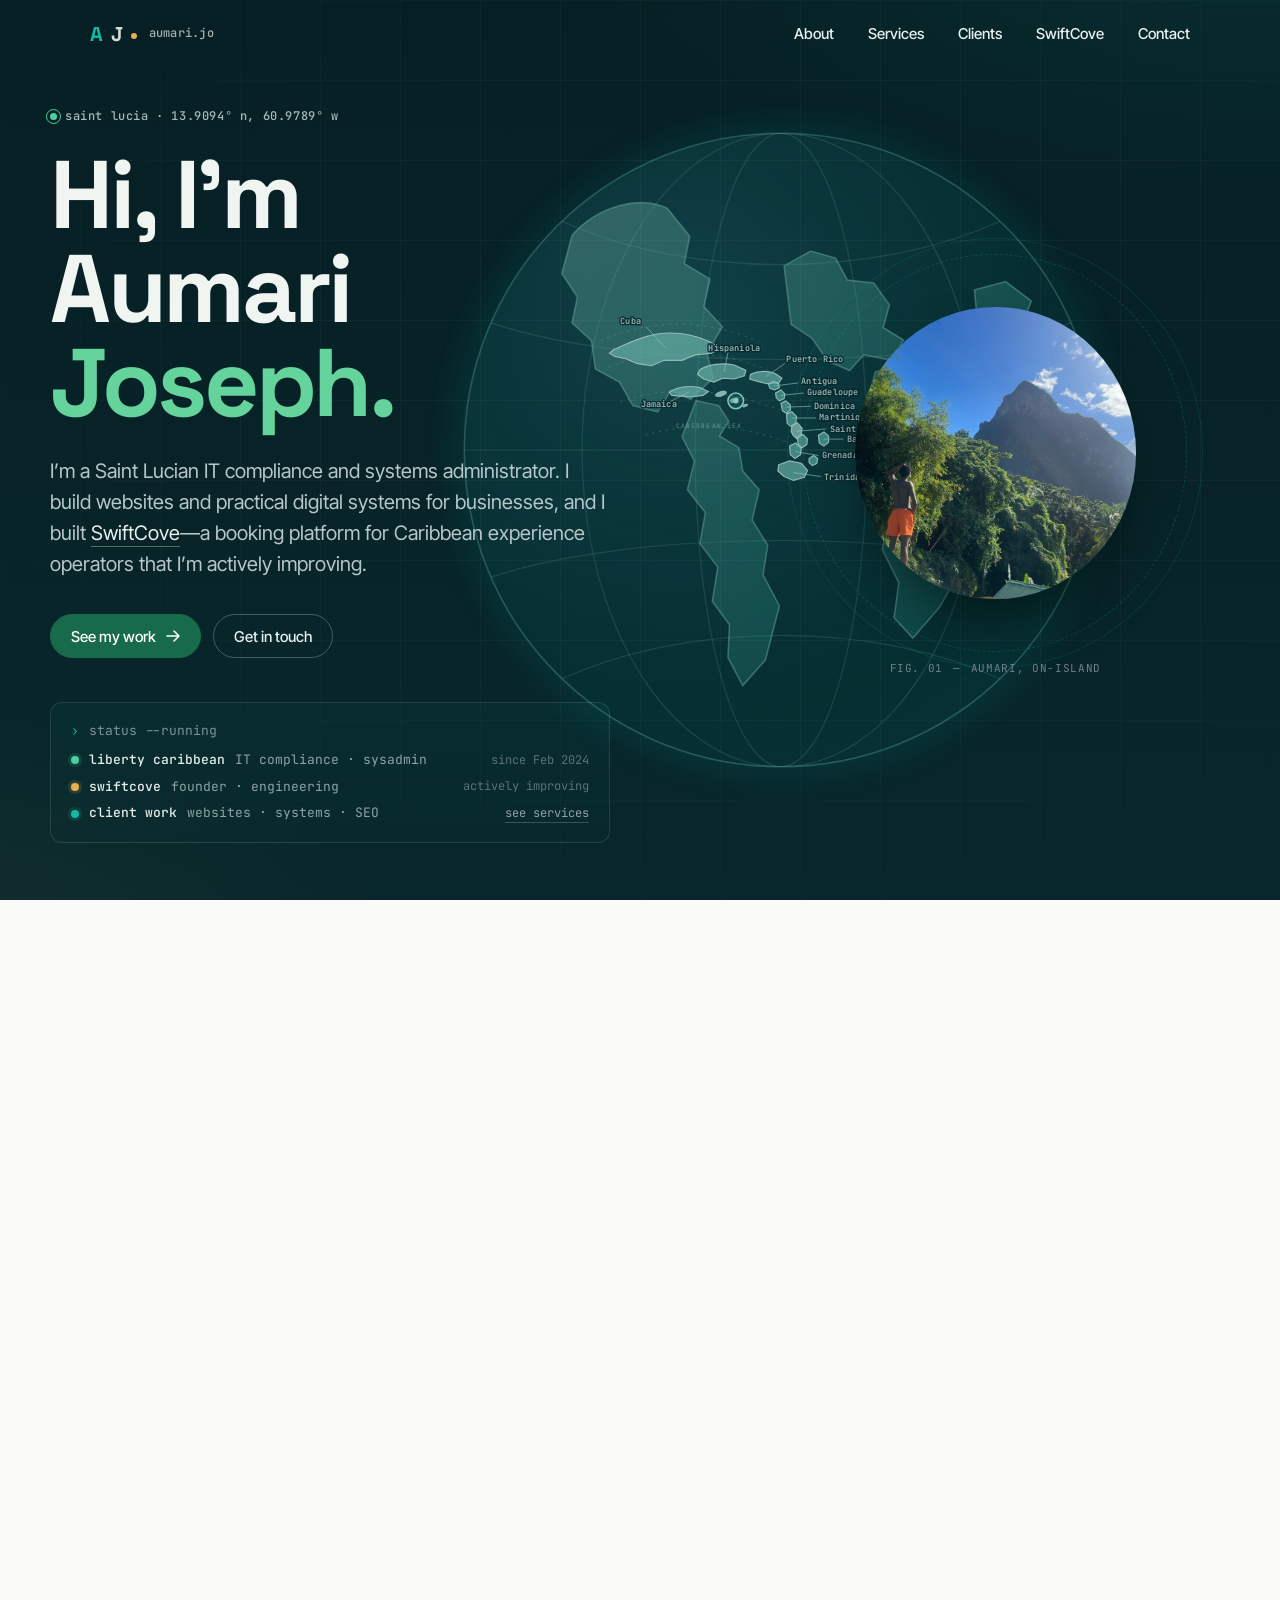
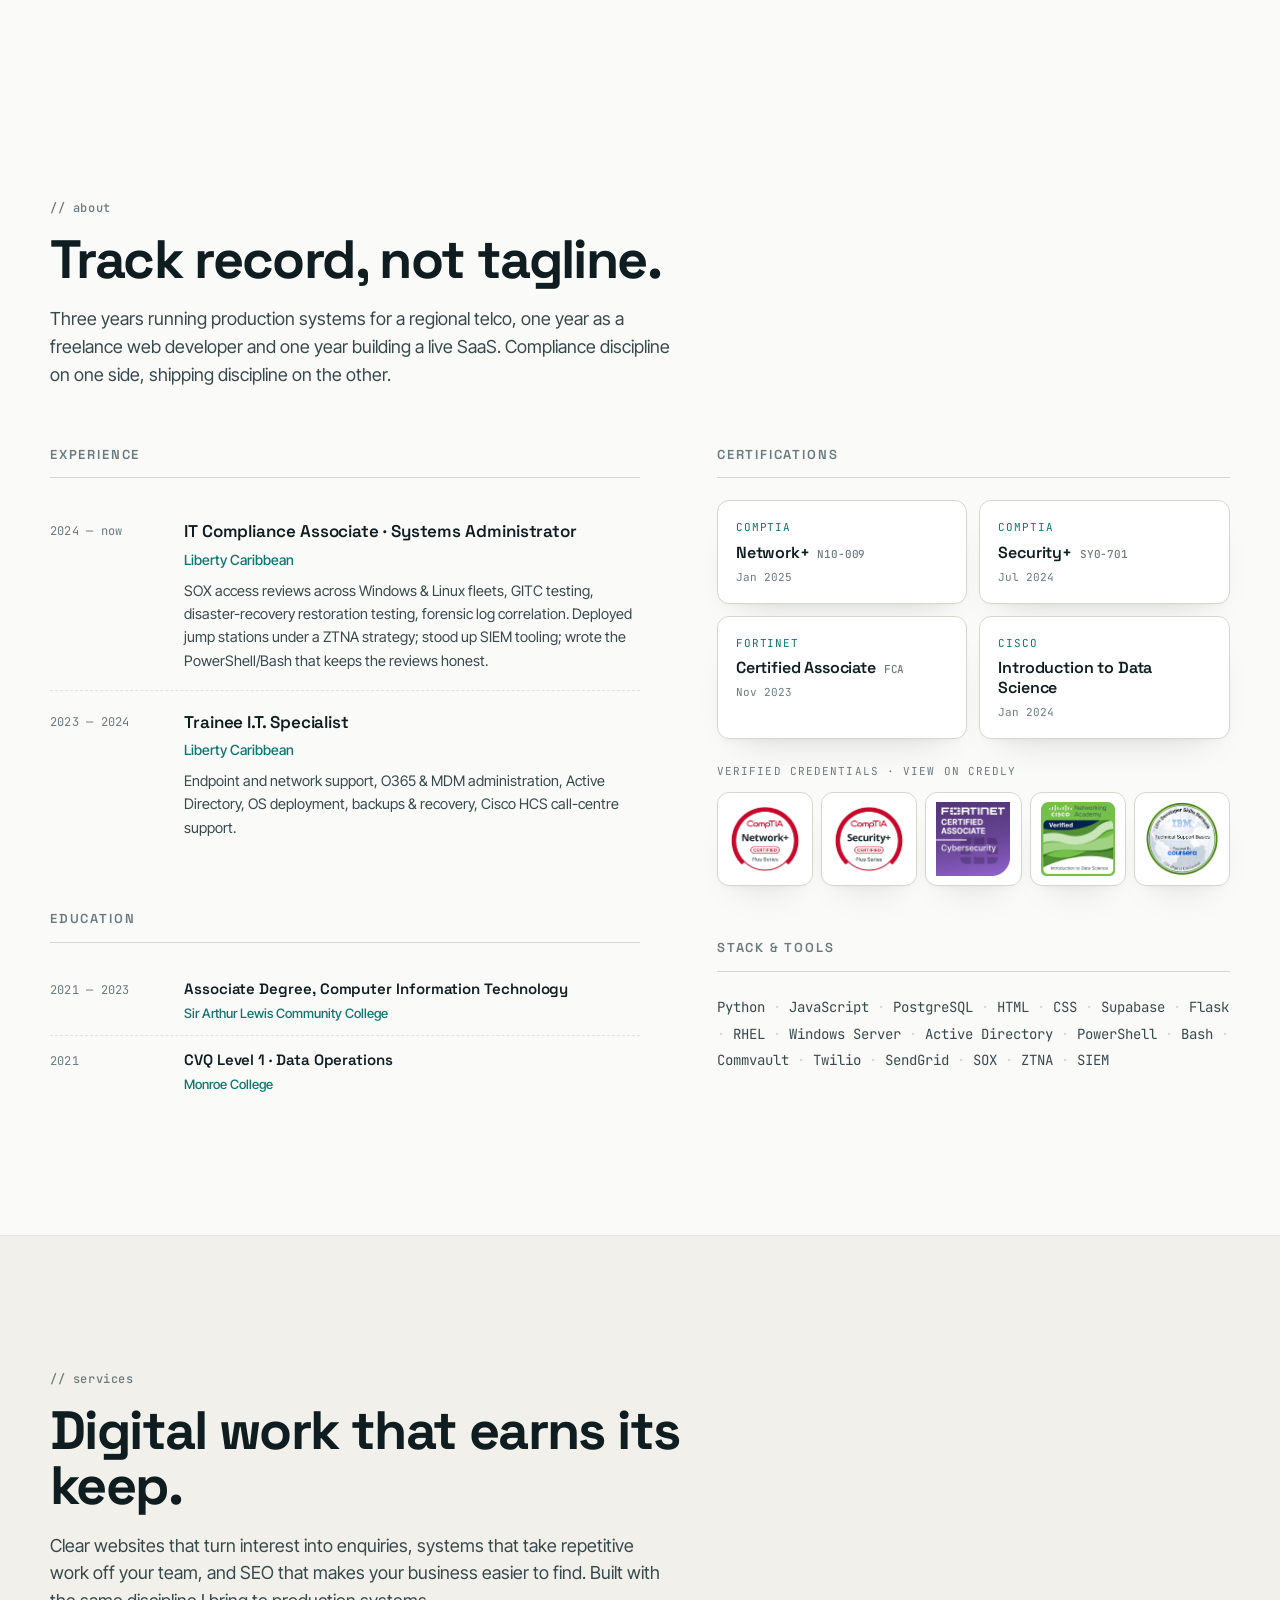
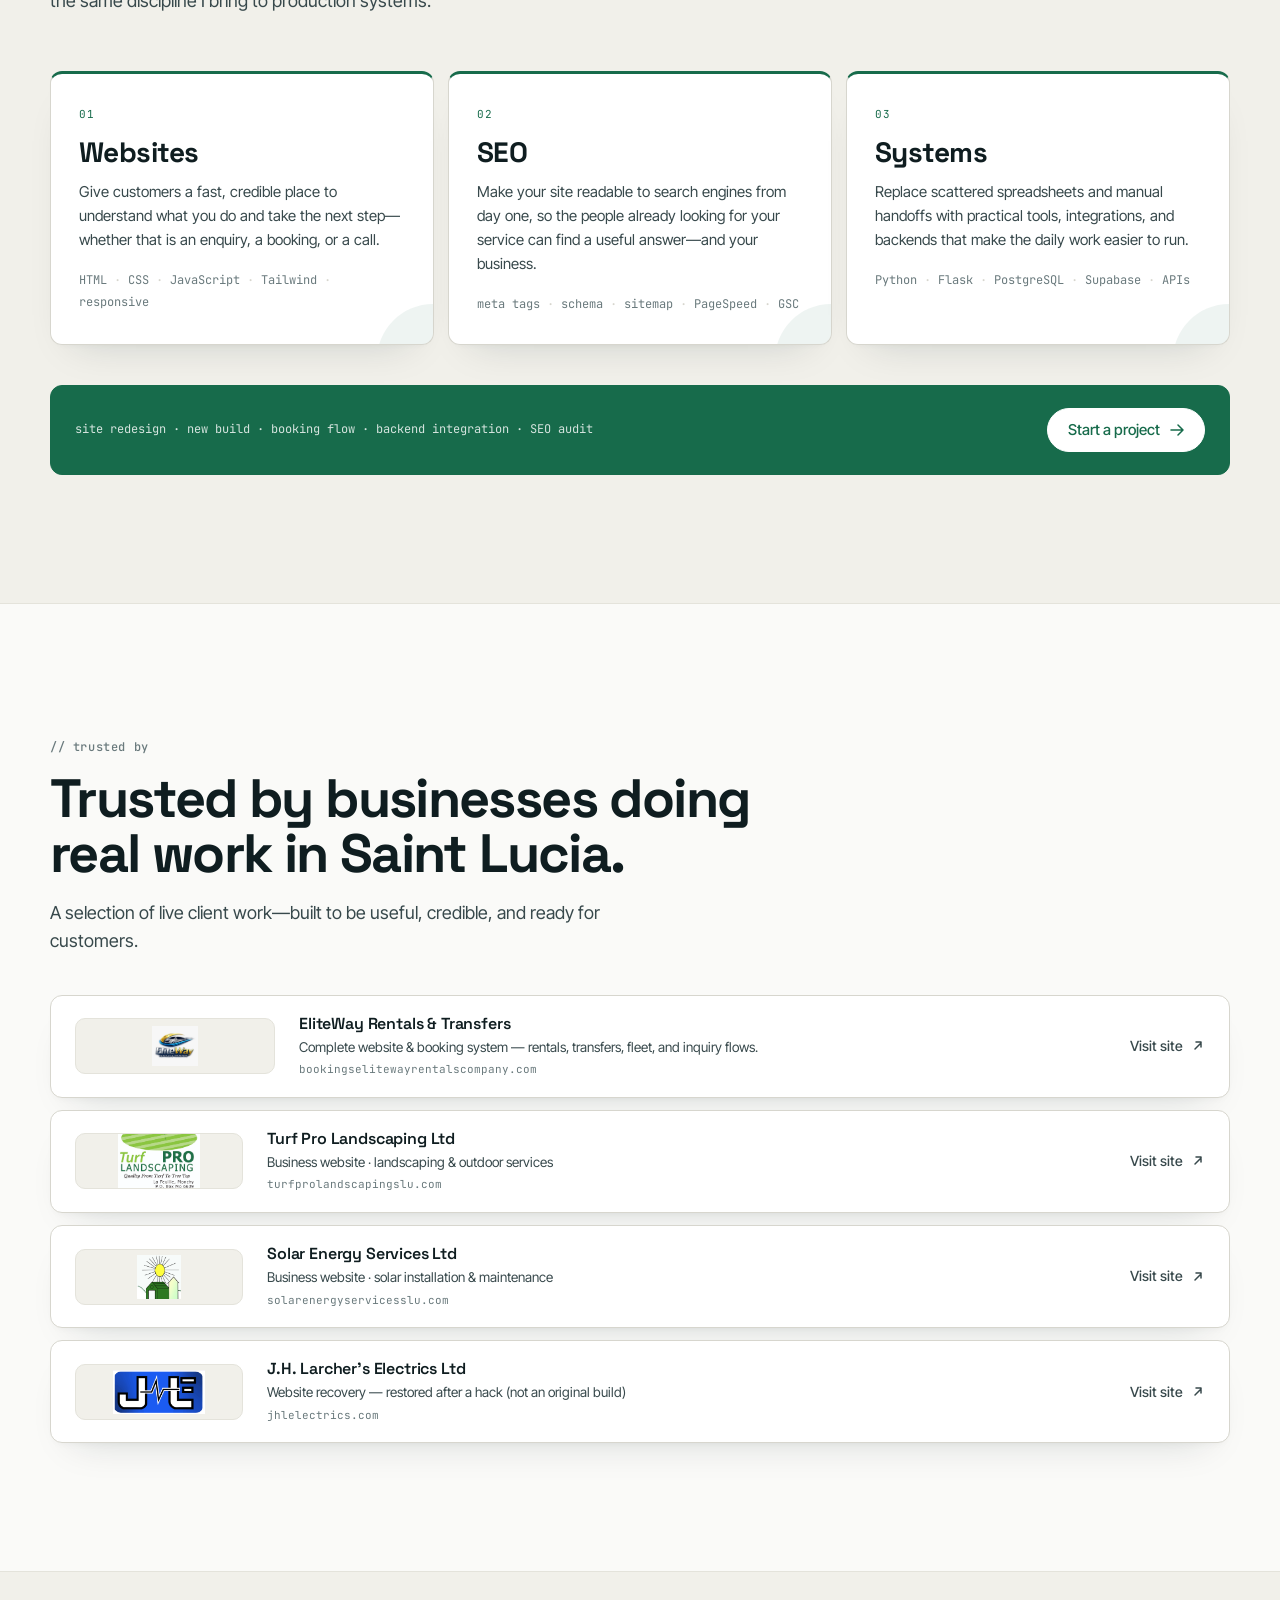
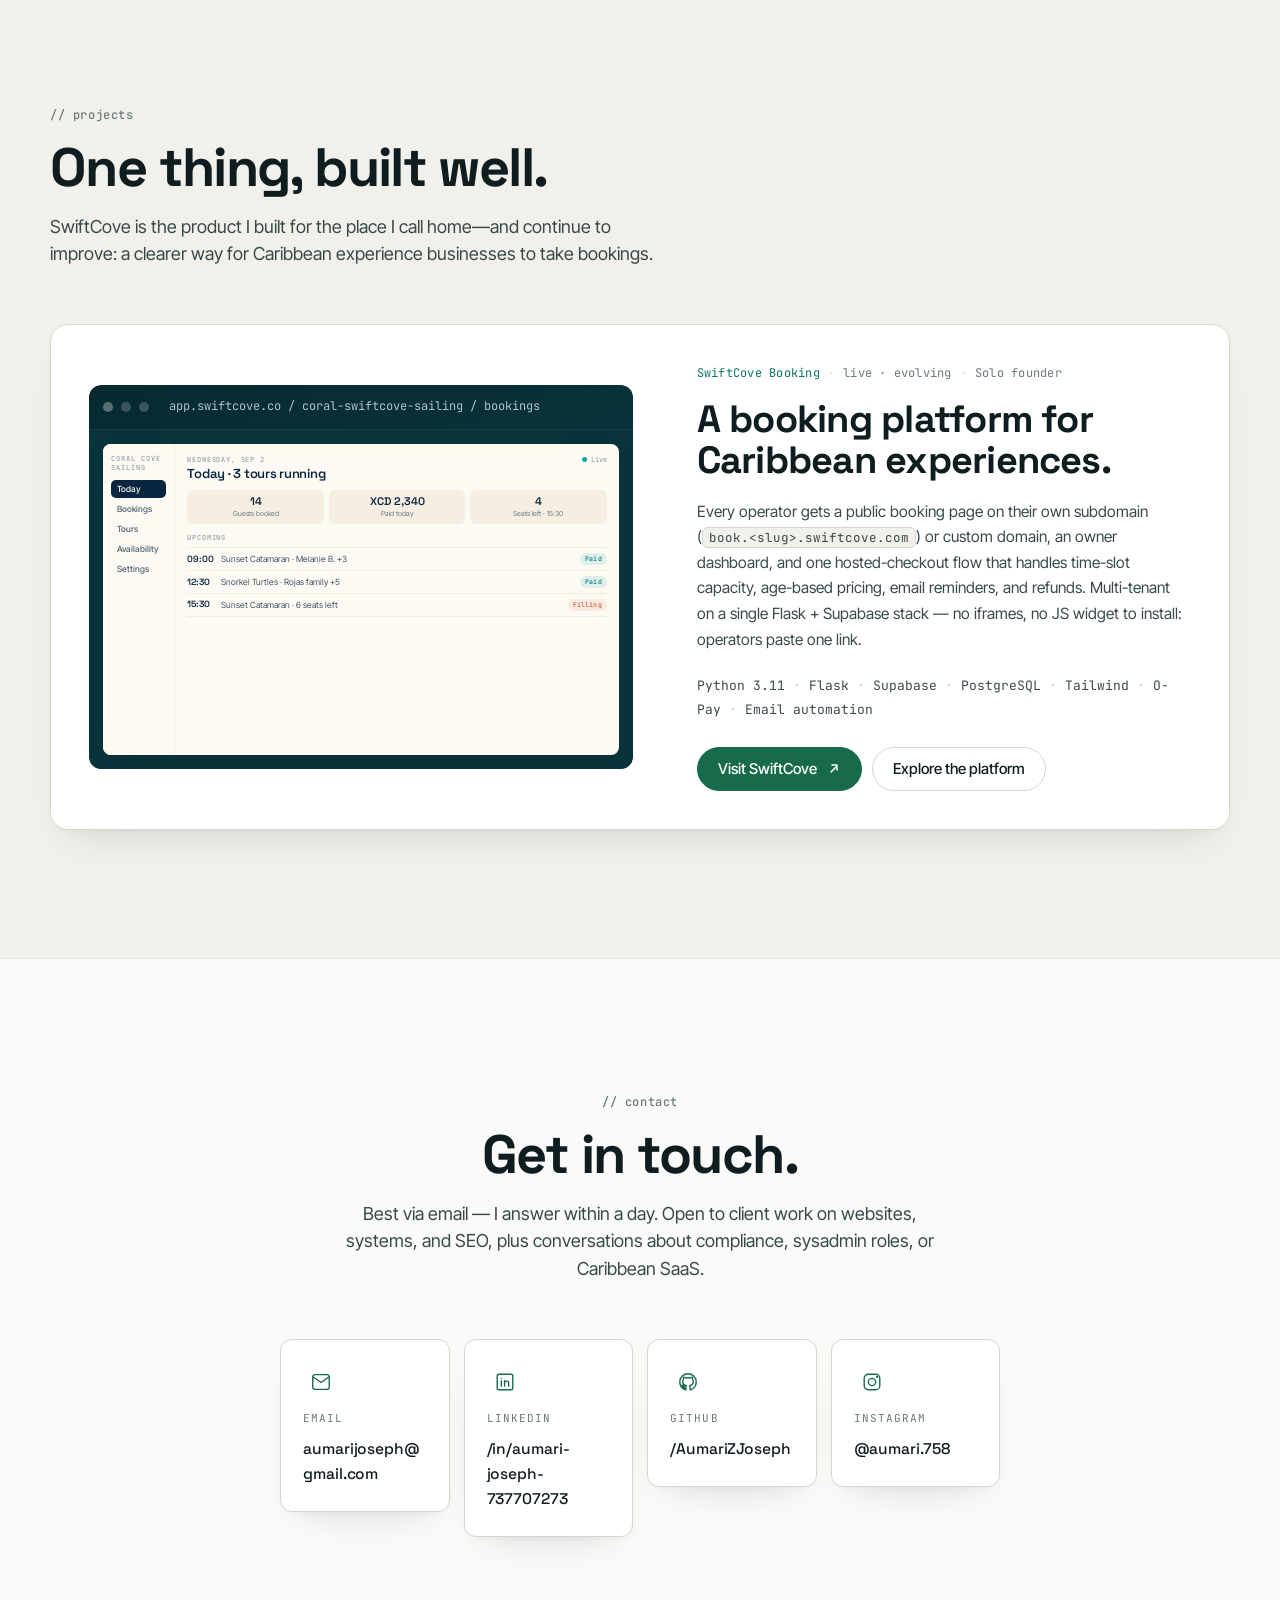
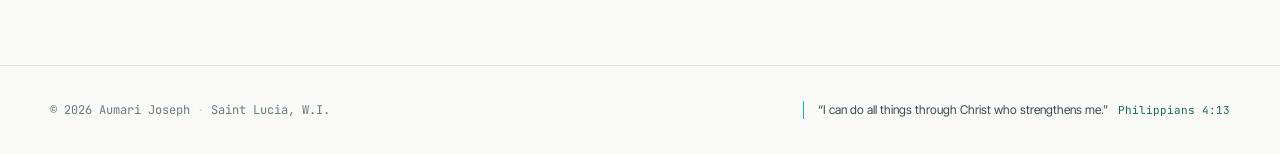
==== commit 7b0f468f: "Update" ====
--- a/index.html
+++ b/index.html
@@ -653,7 +653,7 @@
             </h3>
             <p class="project__desc">
               Every operator gets a public booking page on their own subdomain
-              (<span class="mono">book.&lt;slug&gt;.cove.com</span>) or custom domain, an owner
+              (<span class="mono">book.&lt;slug&gt;.swiftcove.com</span>) or custom domain, an owner
               dashboard, and one hosted-checkout flow that handles time-slot capacity, age-based
               pricing, email reminders, and refunds. Multi-tenant on a single Flask + Supabase
               stack — no iframes, no JS widget to install: operators paste one link.
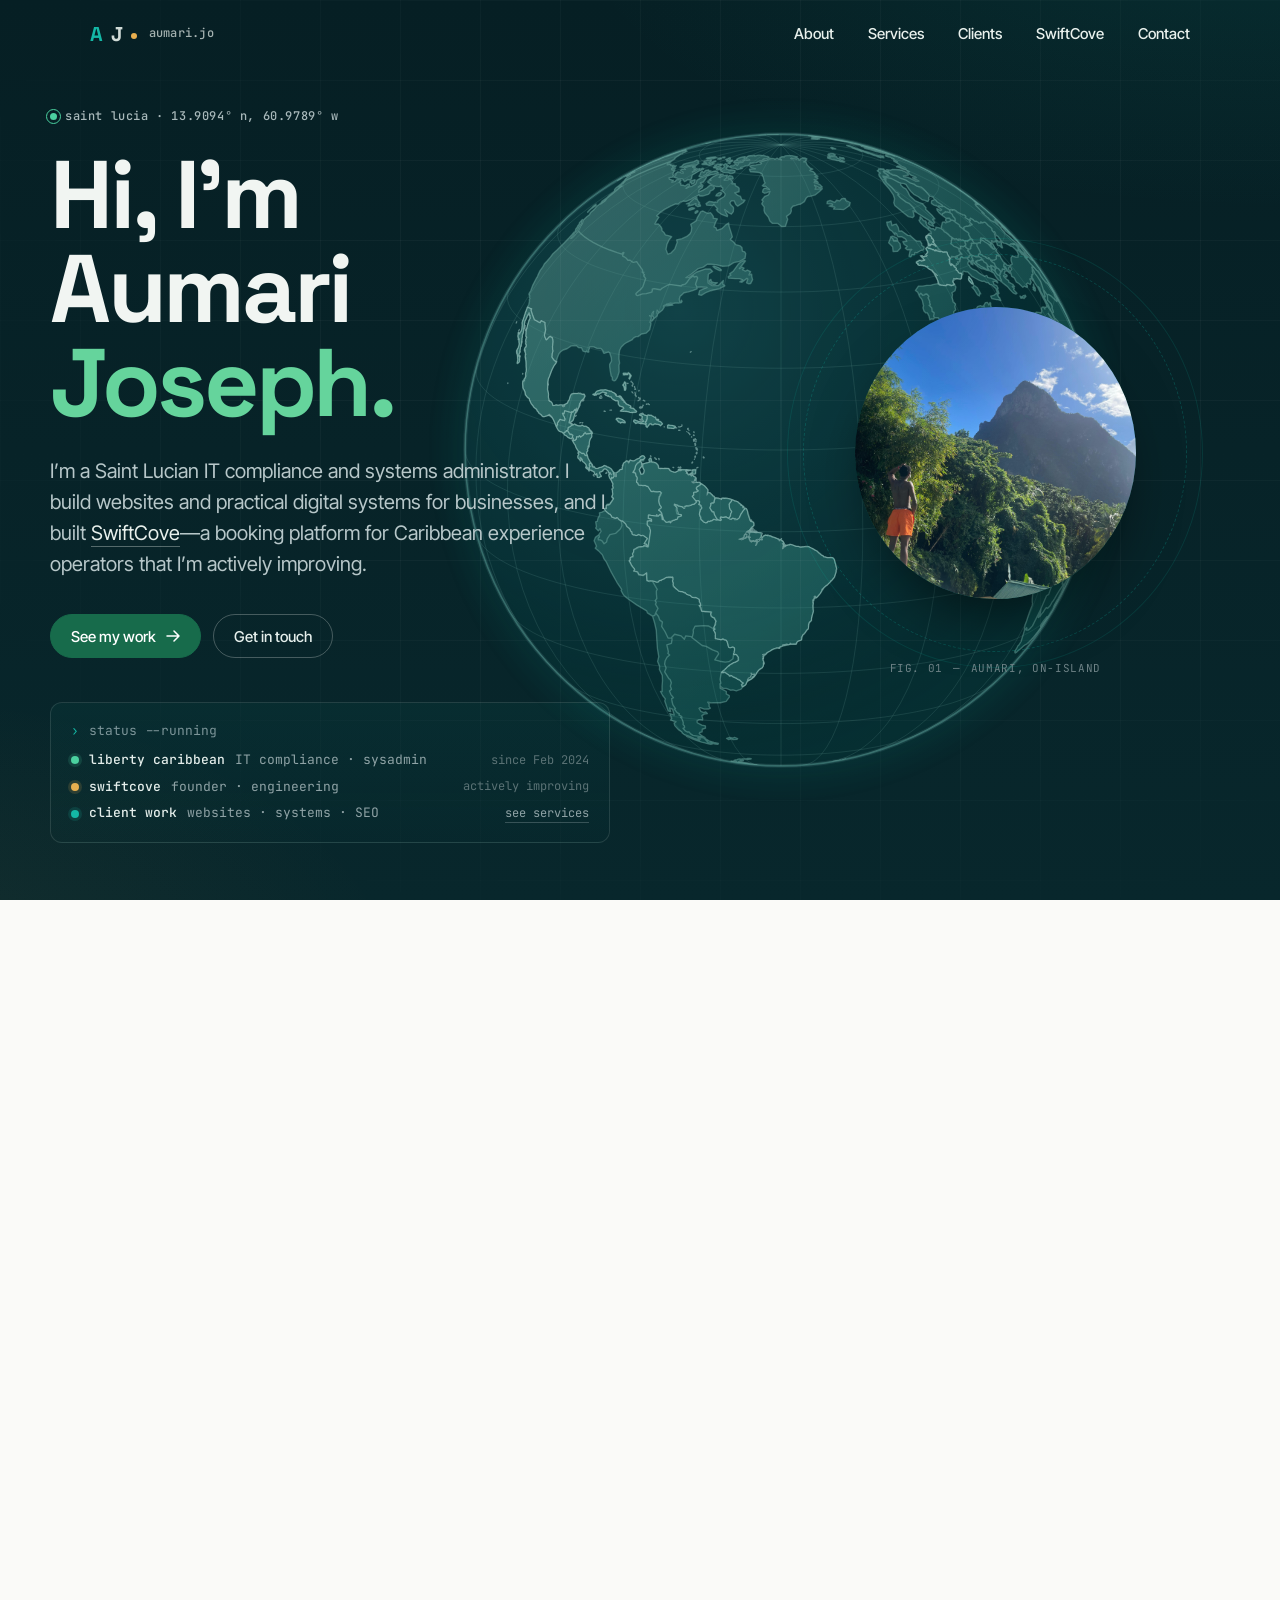
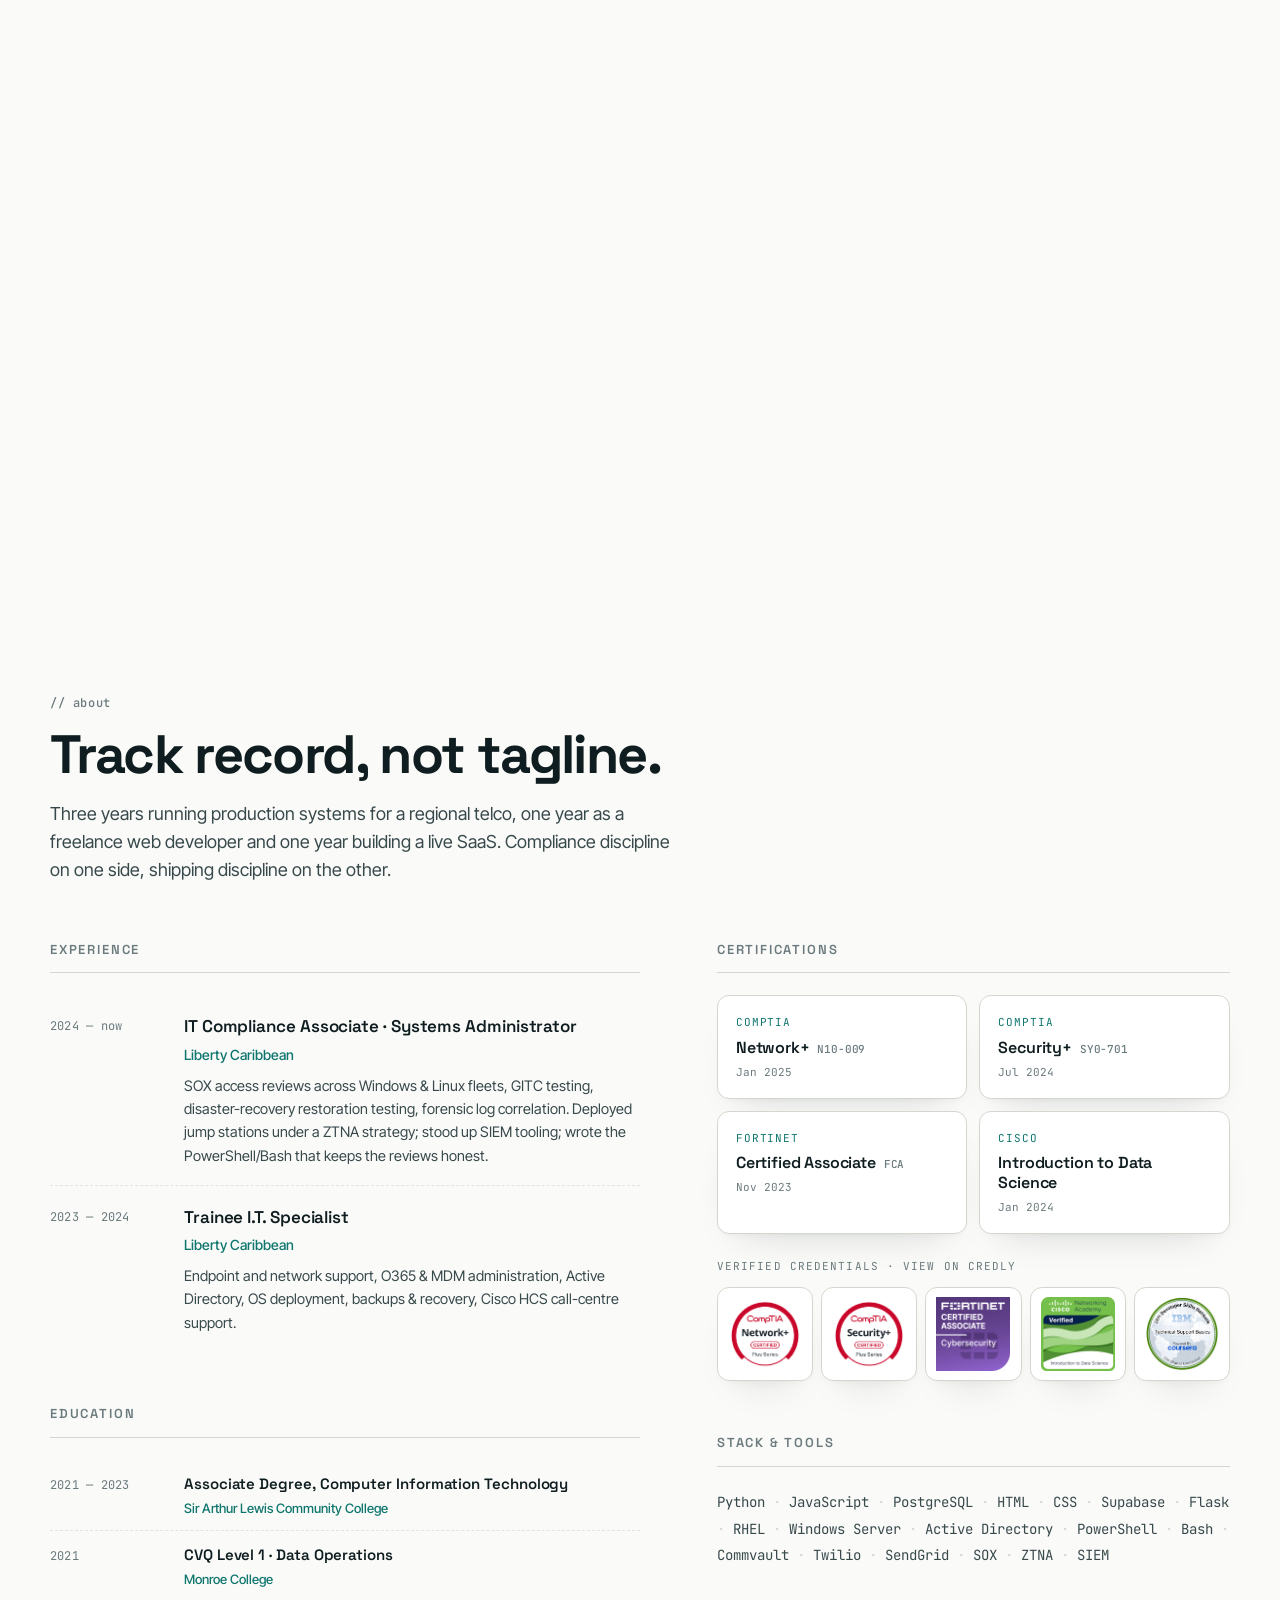
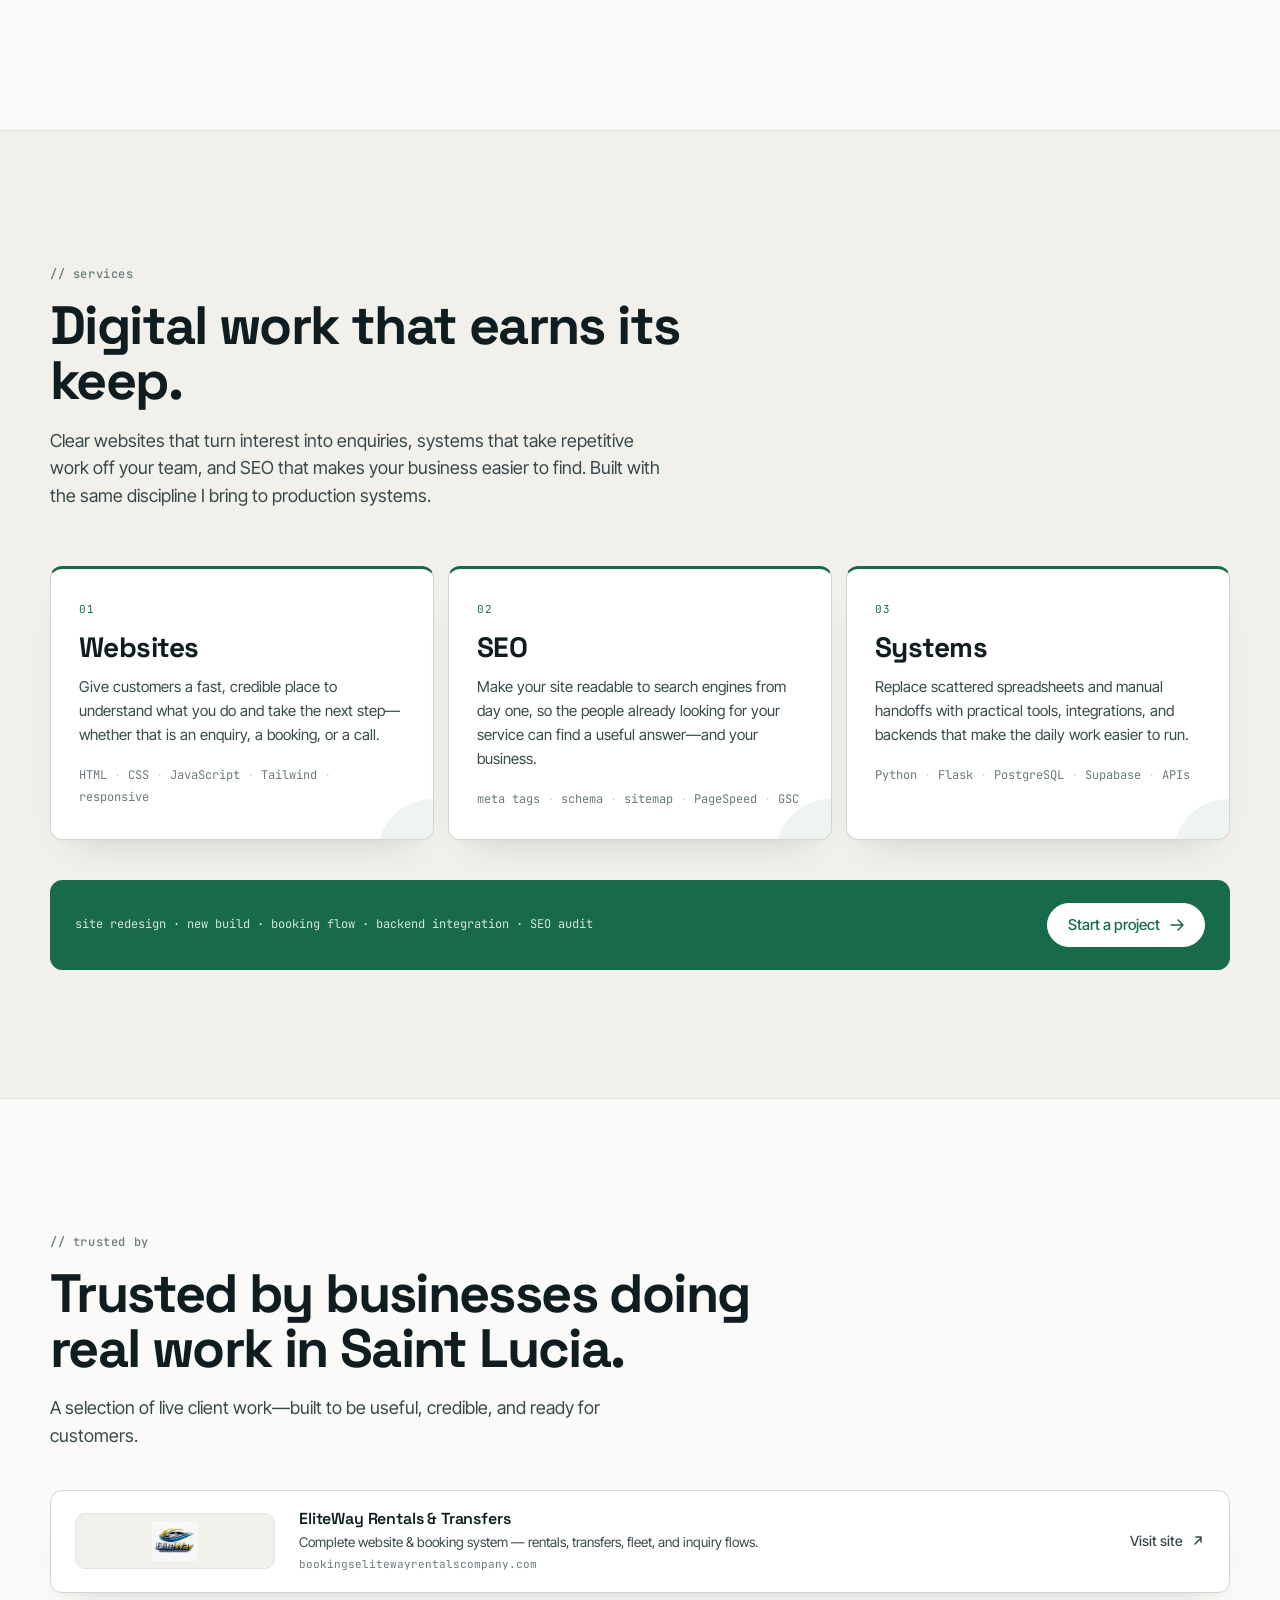
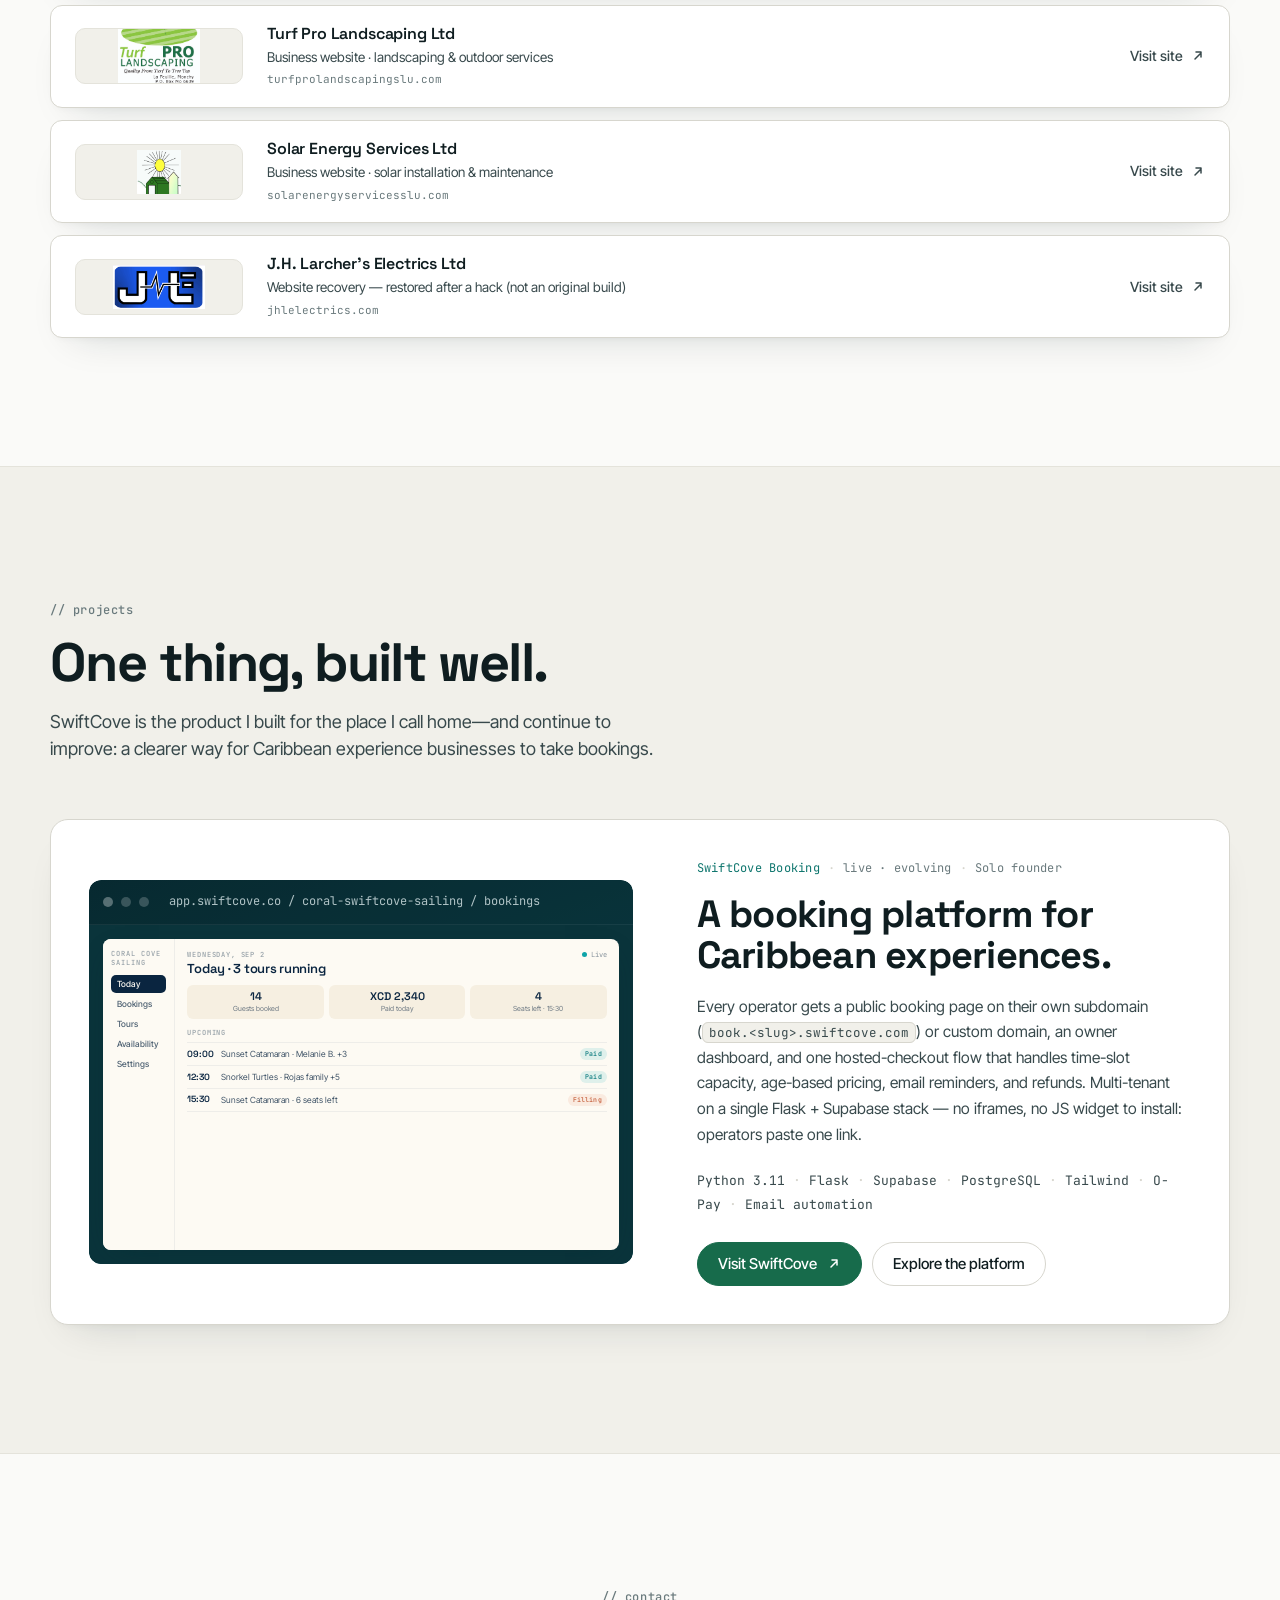
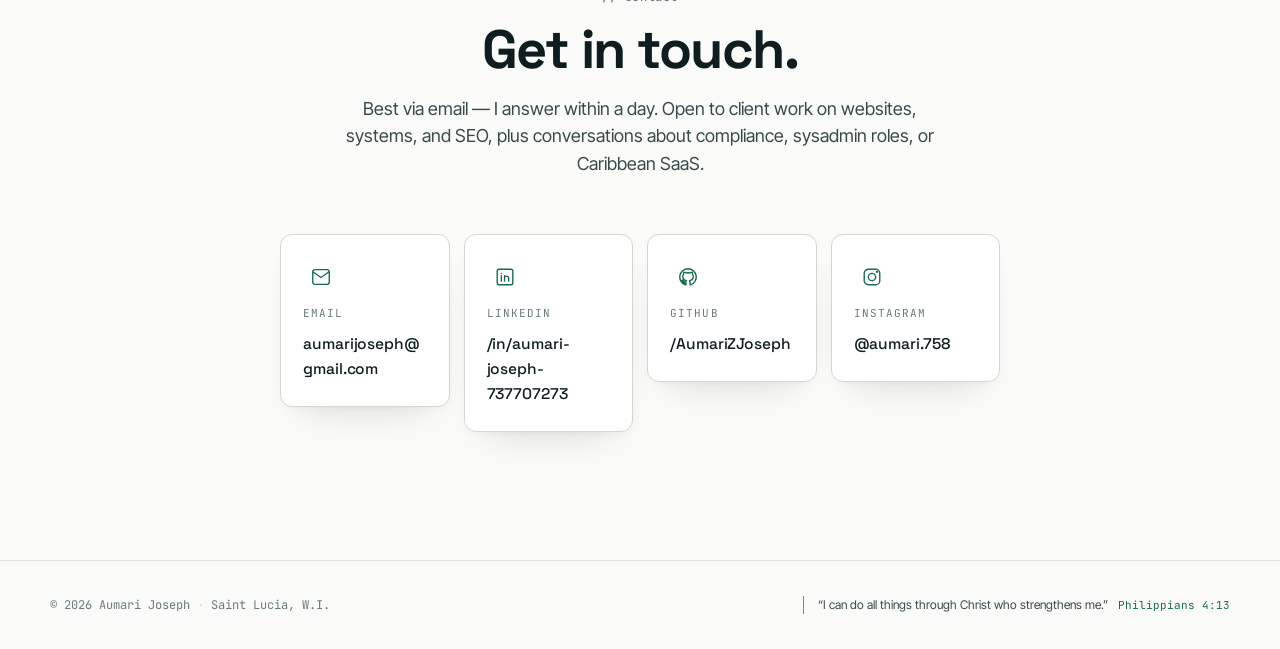
==== commit b8b091fb: "Update" ====
--- a/index.html
+++ b/index.html
@@ -105,107 +105,7 @@
       <div class="hero__stage">
       <div class="hero__grid-lines" aria-hidden="true"></div>
       <div class="hero__globe" aria-hidden="true">
-        <svg class="hero__globe-art" viewBox="0 0 1000 1000" fill="none" focusable="false">
-          <defs>
-            <radialGradient id="globe-ocean" cx="34%" cy="28%" r="74%">
-              <stop stop-color="#1C5B61" stop-opacity=".72" />
-              <stop offset=".66" stop-color="#0B3940" stop-opacity=".48" />
-              <stop offset="1" stop-color="#041F24" stop-opacity=".08" />
-            </radialGradient>
-            <linearGradient id="globe-land" x1="220" y1="180" x2="780" y2="810" gradientUnits="userSpaceOnUse">
-              <stop stop-color="#8BD3C5" stop-opacity=".44" />
-              <stop offset="1" stop-color="#23B8A5" stop-opacity=".22" />
-            </linearGradient>
-            <clipPath id="globe-clip"><circle cx="500" cy="500" r="406" /></clipPath>
-            <filter id="globe-glow" x="-40%" y="-40%" width="180%" height="180%">
-              <feGaussianBlur stdDeviation="18" />
-            </filter>
-          </defs>
-
-          <circle cx="500" cy="500" r="425" fill="#14B8A6" fill-opacity=".12" filter="url(#globe-glow)" />
-          <circle cx="500" cy="500" r="406" fill="url(#globe-ocean)" stroke="#7DDACB" stroke-opacity=".36" stroke-width="2" />
-          <g clip-path="url(#globe-clip)">
-            <g class="hero__globe-world-grid" stroke="#9BE2D4" stroke-opacity=".19" stroke-width="1.5">
-              <ellipse cx="500" cy="500" rx="110" ry="406" />
-              <ellipse cx="500" cy="500" rx="255" ry="406" />
-              <path d="M94 500H906" />
-              <path d="M125 336C314 400 686 400 875 336" />
-              <path d="M125 664C314 600 686 600 875 664" />
-              <path d="M218 206C380 281 620 281 782 206" />
-              <path d="M218 794C380 719 620 719 782 794" />
-            </g>
-
-            <g class="hero__globe-world-land" fill="url(#globe-land)" stroke="#9BE2D4" stroke-opacity=".45" stroke-width="2">
-              <path d="M232 225C264 188 318 173 354 190L383 226 376 261 409 281 401 316 425 342 405 375 413 408 384 435 359 423 342 451 310 443 293 413 262 396 257 360 232 337 239 304 219 274Z" />
-              <path d="M391 437L420 443 433 463 421 482 446 497 451 527 472 551 463 590 483 622 477 660 498 700 480 769 451 802 432 766 434 724 412 694 419 650 396 620 403 580 380 551 389 514 373 483Z" />
-              <path d="M504 264L538 245 570 254 585 282 619 286 639 314 631 343 657 359 642 385 606 378 588 398 560 386 540 357 513 339Z" />
-              <path d="M621 400L675 383 725 405 742 445 731 475 754 519 741 556 756 601 731 653 703 702 669 741 645 715 651 670 630 628 638 580 614 540 625 498 604 461Z" />
-              <path d="M748 295L788 284 821 309 809 338 831 354 804 374 765 362 752 337Z" />
-            </g>
-
-            <g fill="#C4FFF3" fill-opacity=".9">
-              <ellipse cx="423" cy="428" rx="8" ry="3.5" transform="rotate(-18 423 428)" />
-              <ellipse cx="440" cy="436" rx="6" ry="3" transform="rotate(-18 440 436)" />
-              <ellipse cx="454" cy="443" rx="4" ry="2" transform="rotate(-18 454 443)" />
-            </g>
-            <circle cx="442" cy="437" r="10" fill="#14B8A6" fill-opacity=".25" stroke="#B8FFF2" stroke-width="2" />
-            <circle cx="442" cy="437" r="3.5" fill="#DFFEF7" />
-
-            <g class="hero__globe-caribbean">
-              <g class="hero__globe-caribbean__contours" fill="none">
-                <path d="M269 360C330 331 411 333 471 361" />
-                <path d="M279 394C345 367 425 371 491 401" />
-                <path d="M294 438C359 415 434 423 499 449" />
-                <path d="M326 481C388 462 460 468 525 497" />
-              </g>
-              <g class="hero__globe-caribbean__islands">
-                <path class="hero__globe-caribbean__major" d="M286 371C303 364 320 354 343 351C367 348 391 353 408 361L422 369 411 376 390 378 373 385 350 385 334 392 315 389 301 383 287 380 280 376Z" />
-                <path class="hero__globe-caribbean__major" d="M396 397C407 390 425 388 440 391L455 398 453 405 440 409 425 408 414 413 401 409 393 403Z" />
-                <path class="hero__globe-caribbean__major" d="M357 426C366 419 382 417 396 420L407 425 400 430 384 432 371 431 360 430Z" />
-                <path class="hero__globe-caribbean__major" d="M461 403C471 398 485 398 494 403L501 408 497 414 482 415 470 412 460 409Z" />
-                <path d="M484 416L490 412 497 415 498 420 492 423 486 421Z" />
-                <path d="M493 427L500 423 505 428 504 434 498 437 494 433Z" />
-                <path d="M500 440L506 437 512 442 512 449 507 453 502 450Z" />
-                <path d="M507 454L514 451 520 457 519 465 513 470 508 466Z" />
-                <path class="hero__globe-caribbean__saint-lucia" d="M514 469L521 465 527 472 526 480 521 486 516 482 513 476Z" />
-                <path d="M521 484L528 480 534 486 533 493 527 497 522 493Z" />
-                <path d="M511 495L519 491 526 498 525 506 518 511 512 506Z" />
-                <path d="M548 481L555 477 561 482 561 490 555 495 549 491Z" />
-                <path class="hero__globe-caribbean__major" d="M497 519L511 514 526 517 534 526 530 535 516 539 504 534 496 527Z" />
-                <path d="M536 511L542 507 547 511 546 517 540 520 536 516Z" />
-              </g>
-              <g class="hero__globe-caribbean__leaders">
-                <path d="M353 370L327 342" />
-                <path d="M427 400L432 375" />
-                <path d="M383 425L354 440" />
-                <path d="M481 406L505 389" />
-                <path d="M491 418L522 414" />
-                <path d="M500 430L529 427" />
-                <path d="M507 445L538 444" />
-                <path d="M514 459L545 459" />
-                <path d="M520 476L558 473" />
-                <path d="M555 486L580 486" />
-                <path d="M518 502L548 507" />
-                <path d="M516 529L551 534" />
-              </g>
-              <g class="hero__globe-caribbean__labels">
-                <text x="294" y="338">Cuba</text>
-                <text x="407" y="373">Hispaniola</text>
-                <text x="320" y="445">Jamaica</text>
-                <text x="507" y="387">Puerto Rico</text>
-                <text x="526" y="416">Antigua</text>
-                <text x="533" y="429">Guadeloupe</text>
-                <text x="542" y="447">Dominica</text>
-                <text x="549" y="462">Martinique</text>
-                <text x="563" y="477">Saint Lucia</text>
-                <text x="584" y="490">Barbados</text>
-                <text x="552" y="510">Grenada</text>
-                <text x="555" y="538">Trinidad &amp; Tobago</text>
-              </g>
-              <text class="hero__globe-caribbean__sea-label" x="365" y="472">CARIBBEAN SEA</text>
-            </g>
-          </g>
-        </svg>
+        <img class="hero__globe-art" src="globe-map.svg" alt="" width="1000" height="1000" decoding="async" />
       </div>
 
       <div class="hero__inner">
--- a/styles.css
+++ b/styles.css
@@ -287,8 +287,8 @@
     display: flex; align-items: center;
   }
 
-  @media (min-width: 761px) and (prefers-reduced-motion: no-preference) {
-    .hero { min-height: 185svh; }
+  @media (min-width: 961px) and (prefers-reduced-motion: no-preference) {
+    .hero { min-height: 240svh; }
     .hero__stage {
       position: sticky;
       top: 0;
@@ -308,7 +308,7 @@
     -webkit-mask-image: radial-gradient(ellipse at 60% 40%, black 40%, transparent 85%);
   }
 
-  /* One transform-only background layer; it never competes with the hero copy. */
+  /* The map itself is a pre-projected SVG. Scroll only changes this compositor layer. */
   .hero__globe {
     position: absolute;
     z-index: 0;
@@ -316,7 +316,7 @@
     aspect-ratio: 1;
     top: 50%;
     left: 61%;
-    opacity: .72;
+    opacity: var(--globe-opacity, .72);
     pointer-events: none;
     transform: translate(-50%, -50%);
   }
@@ -324,58 +324,10 @@
     display: block;
     width: 100%;
     height: 100%;
-    overflow: visible;
-    transform-box: fill-box;
+    object-fit: contain;
     transform-origin: 50% 50%;
-    transform: translate(var(--globe-x, 0%), var(--globe-y, 0%)) scale(var(--globe-scale, 1));
+    transform: translate3d(var(--globe-x, 0%), var(--globe-y, 0%), 0) scale(var(--globe-scale, 1));
     will-change: transform;
-  }
-  .hero__globe-caribbean {
-    opacity: var(--caribbean-detail, 0);
-  }
-  .hero__globe-world-grid,
-  .hero__globe-world-land {
-    opacity: var(--world-detail, 1);
-  }
-  .hero__globe-caribbean__islands {
-    fill: #72D8C8;
-    fill-opacity: .72;
-    stroke: #D2FFF7;
-    stroke-opacity: .92;
-    stroke-width: 1.5;
-  }
-  .hero__globe-caribbean__major { fill: #8AE0D1; }
-  .hero__globe-caribbean__saint-lucia { fill: #C4FFF3; }
-  .hero__globe-caribbean__contours {
-    stroke: #B9FFF2;
-    stroke-opacity: .28;
-    stroke-width: 1.2;
-    stroke-dasharray: 3 6;
-  }
-  .hero__globe-caribbean__leaders {
-    stroke: #BEFFF3;
-    stroke-opacity: .68;
-    stroke-width: 1.2;
-  }
-  .hero__globe-caribbean__labels {
-    fill: #E5FFFA;
-    font-family: var(--f-mono);
-    font-size: 11px;
-    font-weight: 500;
-    letter-spacing: .02em;
-    paint-order: stroke;
-    stroke: #062A30;
-    stroke-opacity: .9;
-    stroke-width: 3.5px;
-    stroke-linejoin: round;
-  }
-  .hero__globe-caribbean__sea-label {
-    fill: #B9FFF2;
-    fill-opacity: .5;
-    font-family: var(--f-mono);
-    font-size: 8px;
-    font-weight: 500;
-    letter-spacing: .18em;
   }
   
   .hero__inner {
@@ -1329,6 +1281,16 @@
     .hero__inner { grid-template-columns: 1fr; gap: 40px; }
     .hero__right { order: -1; }
     .portrait { width: min(240px, 60vw); }
+    .hero__globe {
+      width: min(700px, 128vw);
+      top: 34%;
+      left: 50%;
+      opacity: .42;
+    }
+    .hero__globe-art {
+      transform: translate3d(35%, 0, 0) scale(3.2);
+      will-change: auto;
+    }
     .about__grid { grid-template-columns: 1fr; gap: 56px; }
     .services__grid { grid-template-columns: 1fr; }
     .client__link { padding: 16px 18px; gap: 16px; }
@@ -1343,19 +1305,8 @@
     .nav__mobile { display: block; }
     .nav__mobile[hidden] { display: none; }
 
-    /* Static, Caribbean-focused composition on smaller screens. */
-    .hero__globe {
-      width: 500px;
-      top: 34%;
-      left: 53%;
-      opacity: .48;
-    }
-    .hero__globe-art {
-      --caribbean-detail: 1;
-      --world-detail: .35;
-      transform: translate(23%, 25%) scale(2.45);
-    }
-    .hero__globe-caribbean__labels { display: none; }
+    /* The already-rendered Caribbean view remains static on mobile. */
+    .hero__globe { width: 128vw; opacity: .38; }
   }
   
   @media (max-width: 640px) {
@@ -1381,9 +1332,9 @@
   }
 
   @media (prefers-reduced-motion: reduce) {
+    .hero__globe { opacity: .42; }
     .hero__globe-art {
-      --caribbean-detail: 1;
-      --world-detail: .35;
-      transform: translate(23%, 25%) scale(2.15);
+      transform: translate3d(35%, 0, 0) scale(3.2);
+      will-change: auto;
     }
   }
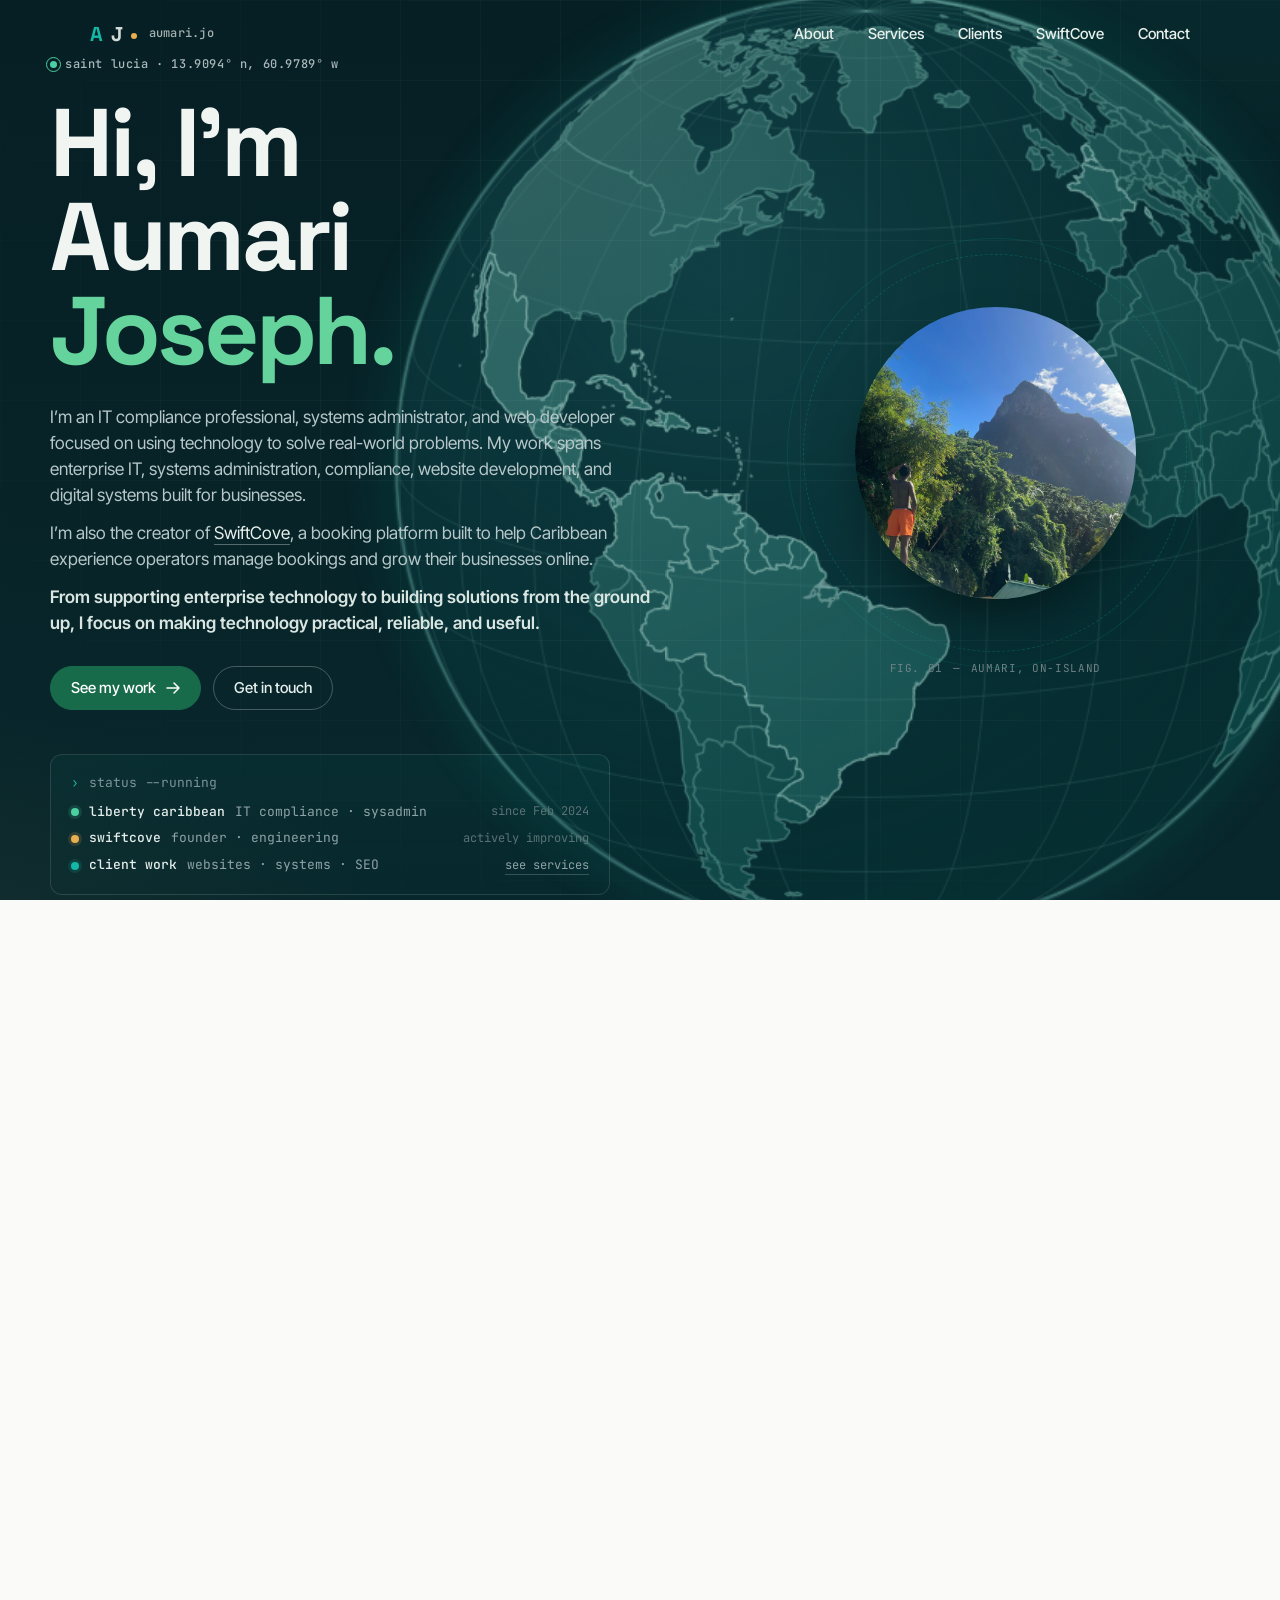
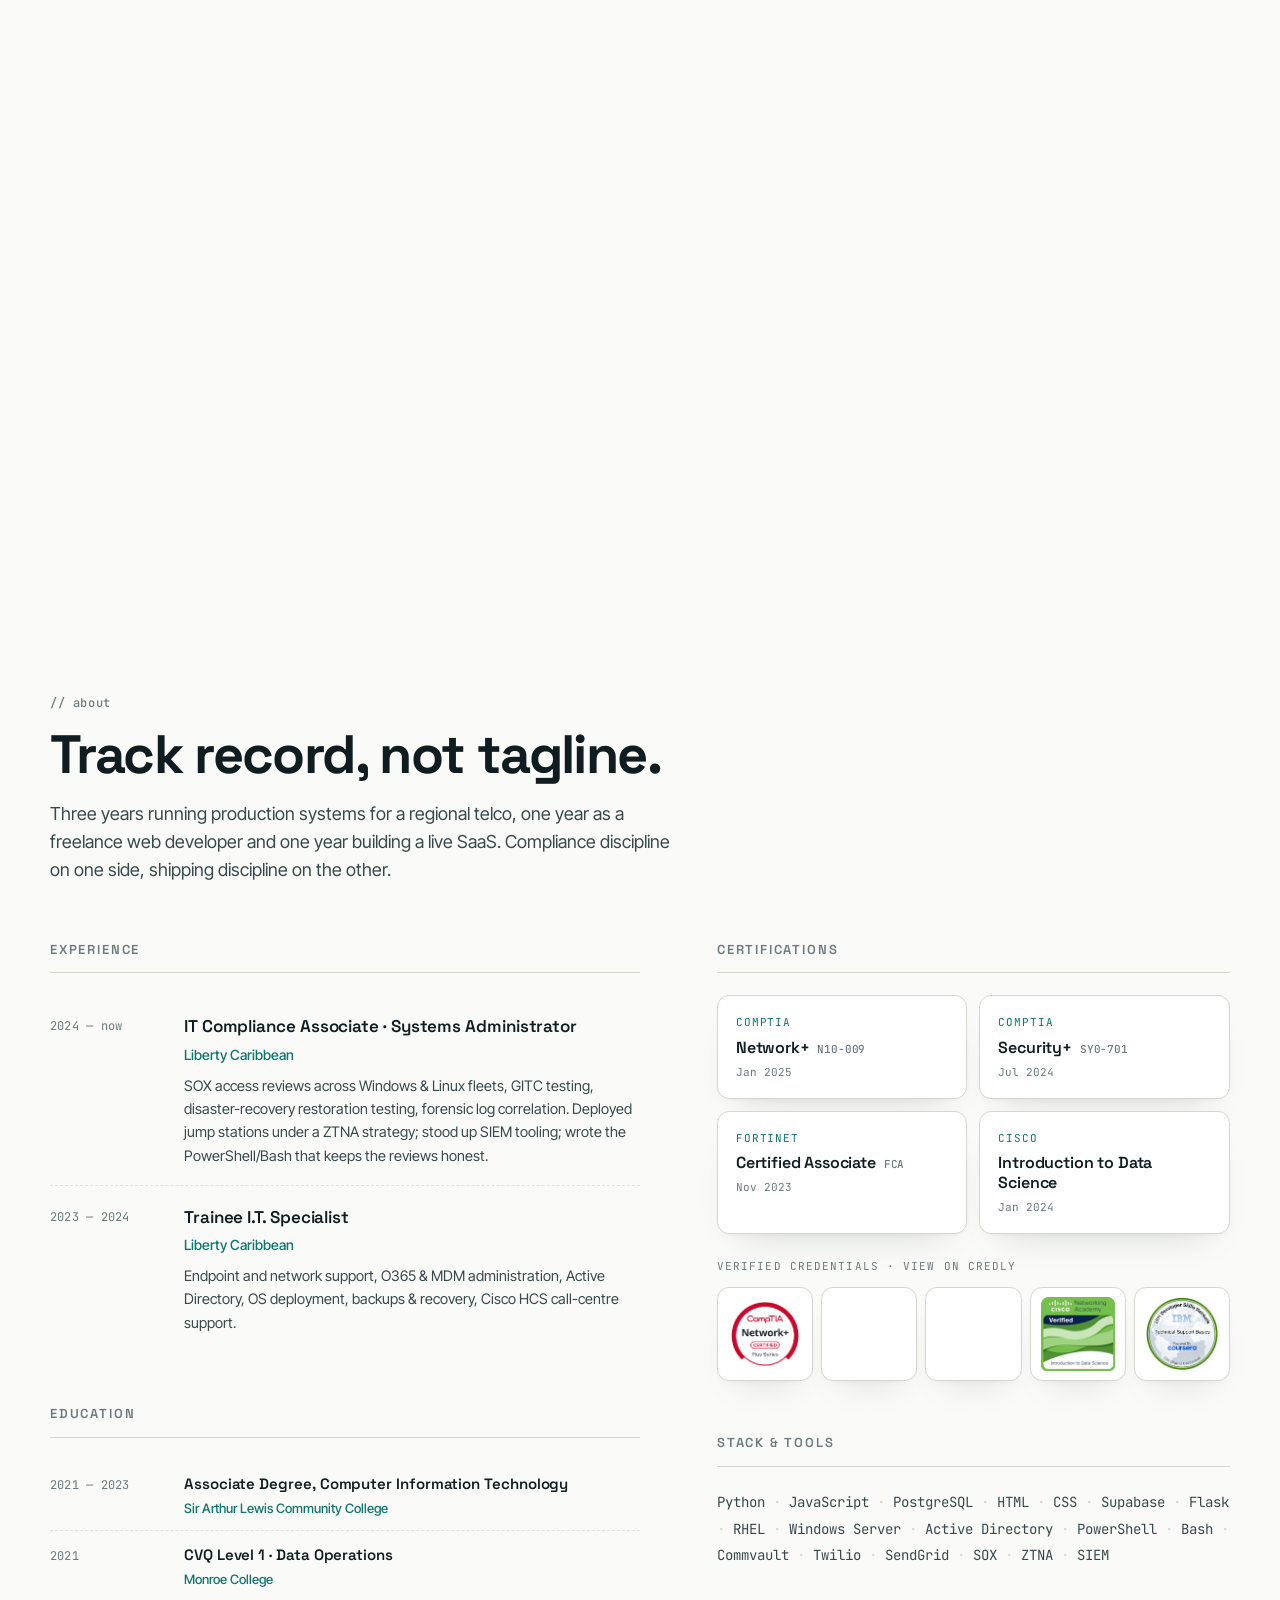
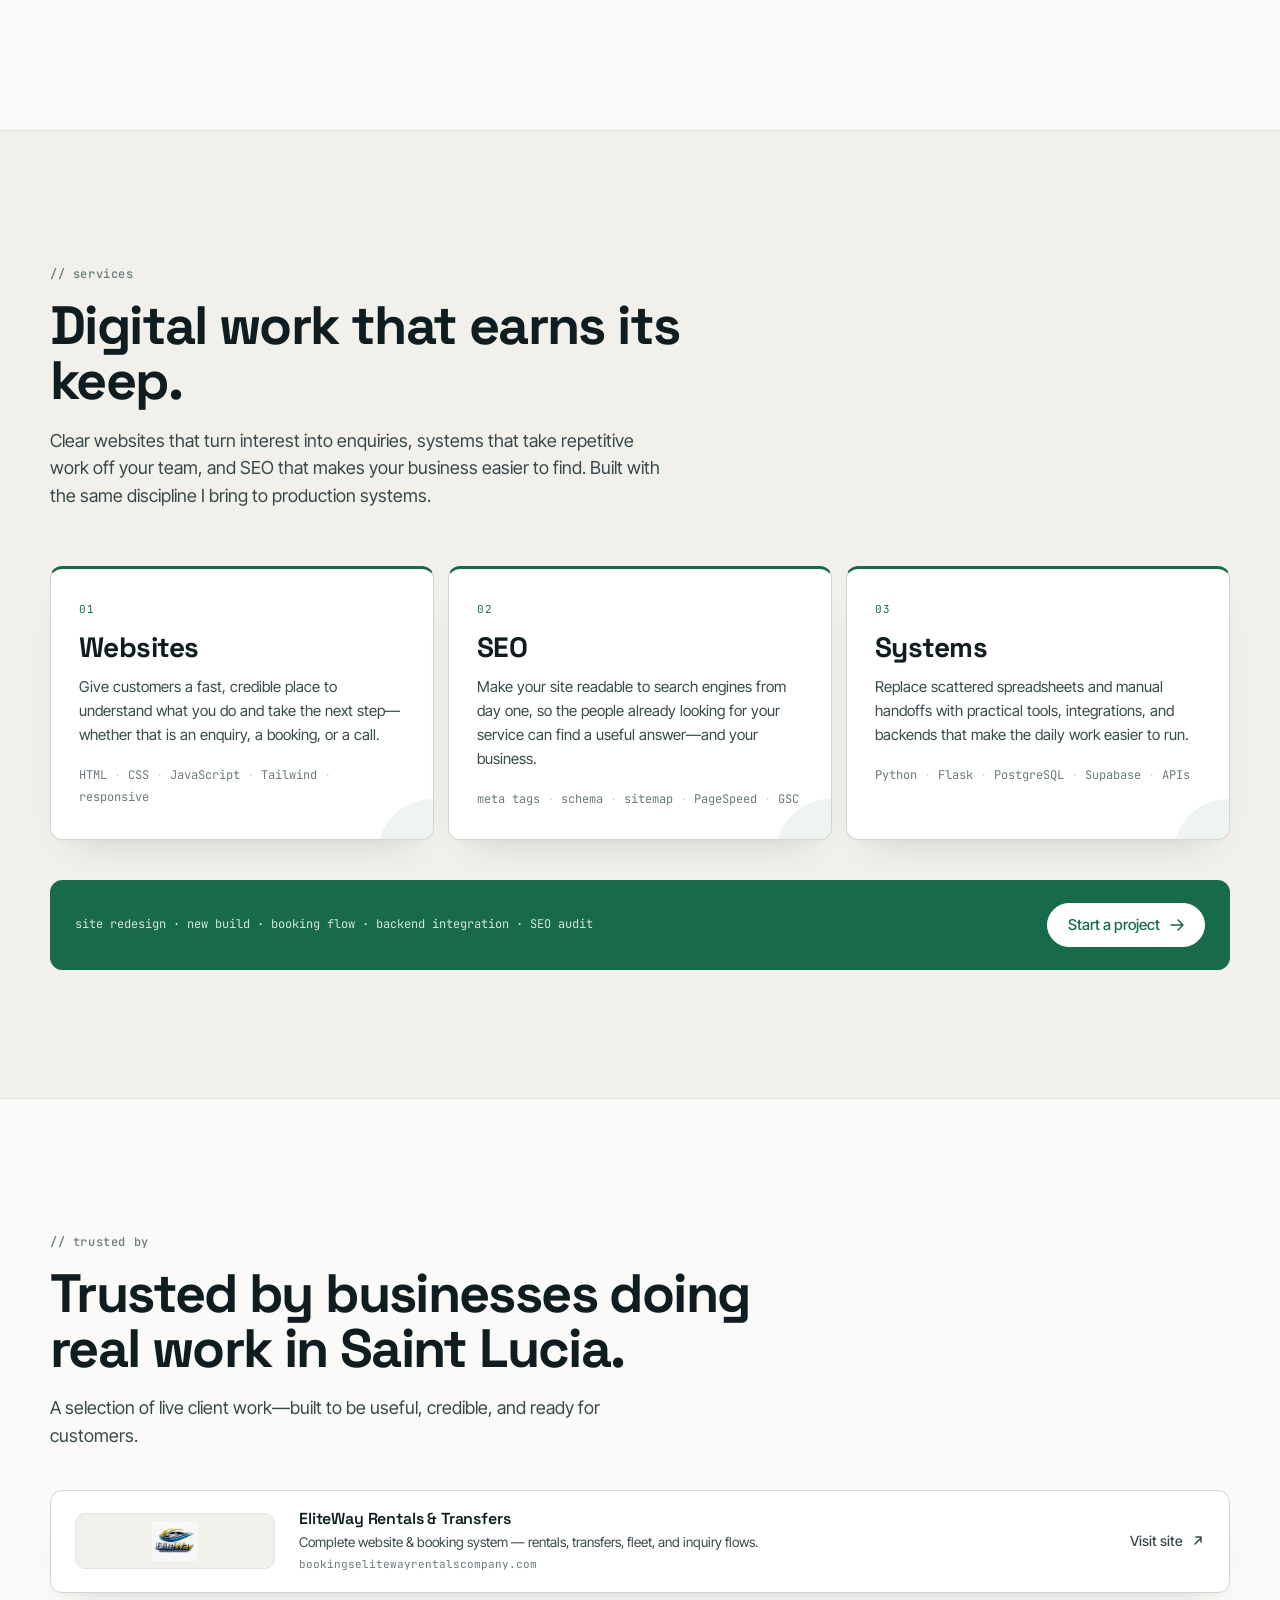
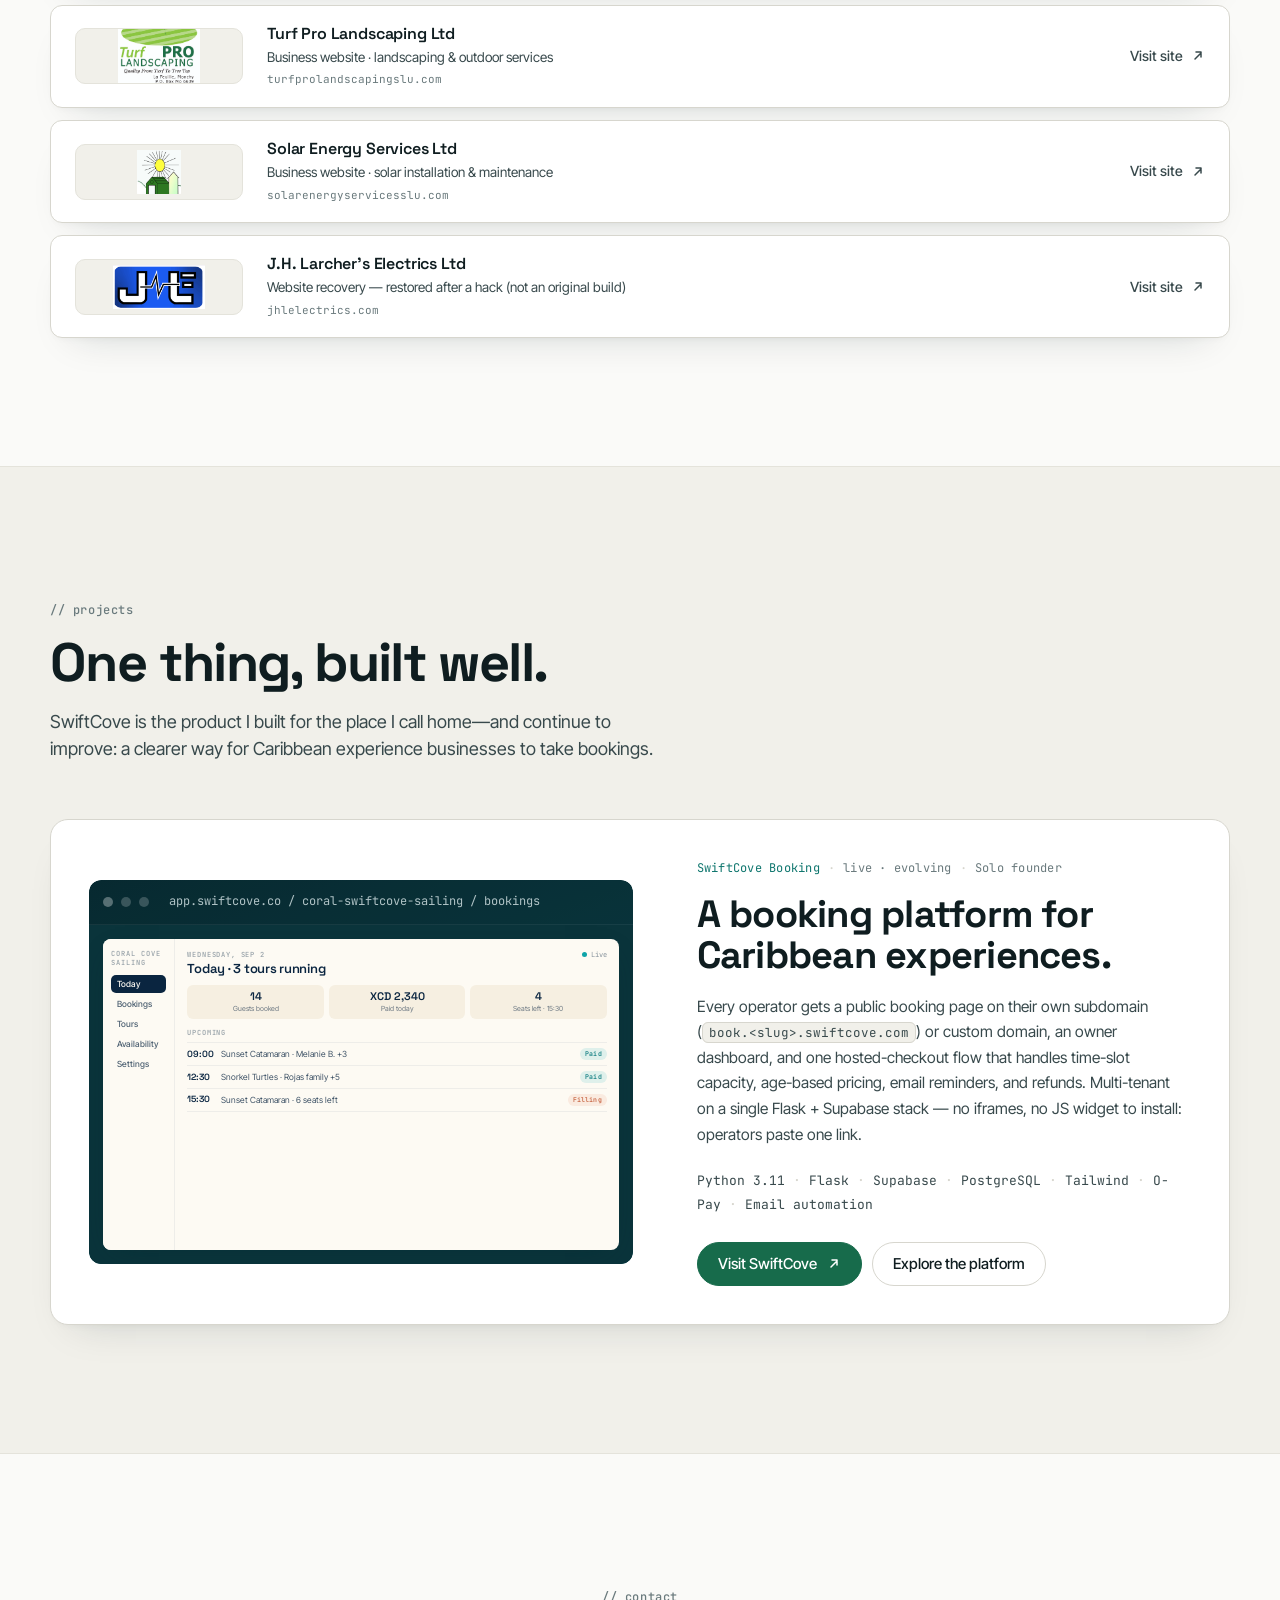
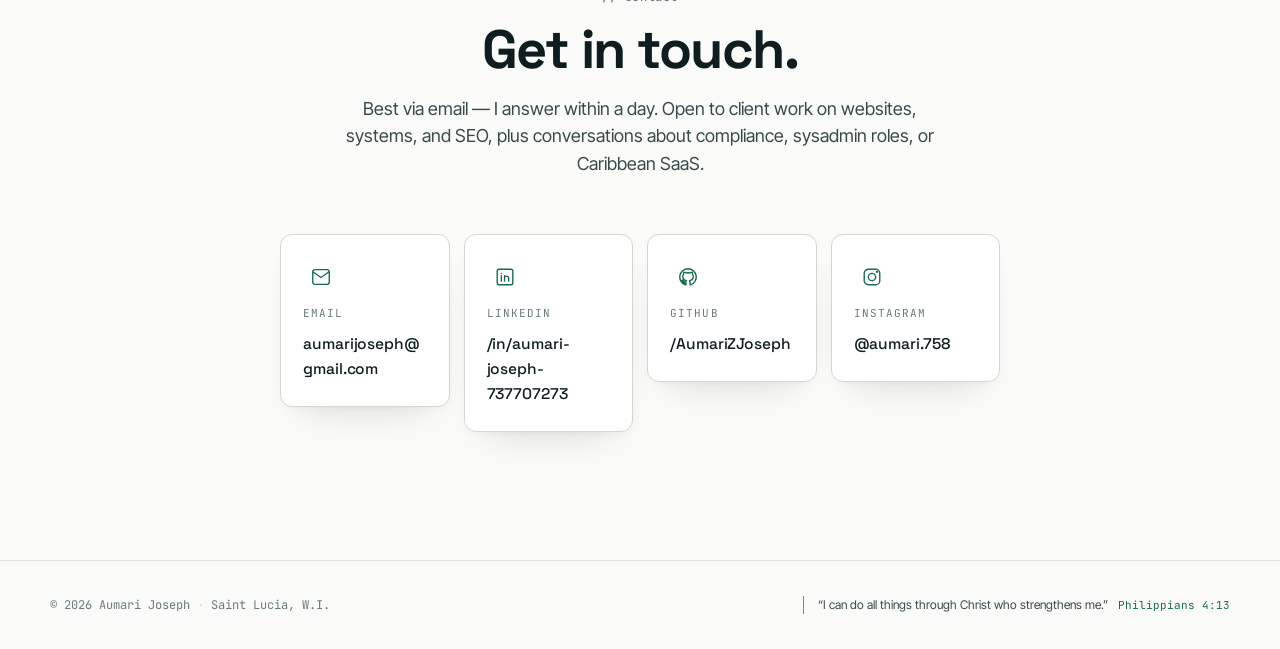
==== commit 9719c9e1: "Update" ====
--- a/index.html
+++ b/index.html
@@ -121,9 +121,17 @@
             Aumari <span class="hero__title-accent">Joseph.</span>
           </h1>
 
-          <p class="hero__sub">
-            I’m a Saint Lucian IT compliance and systems administrator. I build websites and practical digital systems for businesses, and I built <a href="https://swiftcovebooking.com" class="hero__link">SwiftCove</a>—a booking platform for Caribbean experience operators that I’m actively improving.
-          </p>
+          <div class="hero__sub">
+            <p>
+              I’m an IT compliance professional, systems administrator, and web developer focused on using technology to solve real-world problems. My work spans enterprise IT, systems administration, compliance, website development, and digital systems built for businesses.
+            </p>
+            <p>
+              I’m also the creator of <a href="https://swiftcovebooking.com" class="hero__link">SwiftCove</a>, a booking platform built to help Caribbean experience operators manage bookings and grow their businesses online.
+            </p>
+            <p class="hero__sub-emphasis">
+              From supporting enterprise technology to building solutions from the ground up, I focus on making technology practical, reliable, and useful.
+            </p>
+          </div>
 
           <div class="hero__cta-row">
             <a href="#clients" class="btn btn--primary">
--- a/styles.css
+++ b/styles.css
@@ -354,11 +354,17 @@
   .hero__title-accent { color: #65D49C; }
   
   .hero__sub {
-    font-size: clamp(17px, 1.6vw, 20px);
-    line-height: 1.55;
+    font-size: clamp(16px, 1.35vw, 18px);
+    line-height: 1.5;
     color: #B7C7C9;
-    max-width: 560px;
-    margin: 0 0 34px;
+    max-width: 600px;
+    margin: 0 0 30px;
+  }
+  .hero__sub p { margin: 0; }
+  .hero__sub p + p { margin-top: 12px; }
+  .hero__sub-emphasis {
+    color: #D8E5E1;
+    font-weight: 600;
   }
   .hero__link {
     color: #E8F0EC;
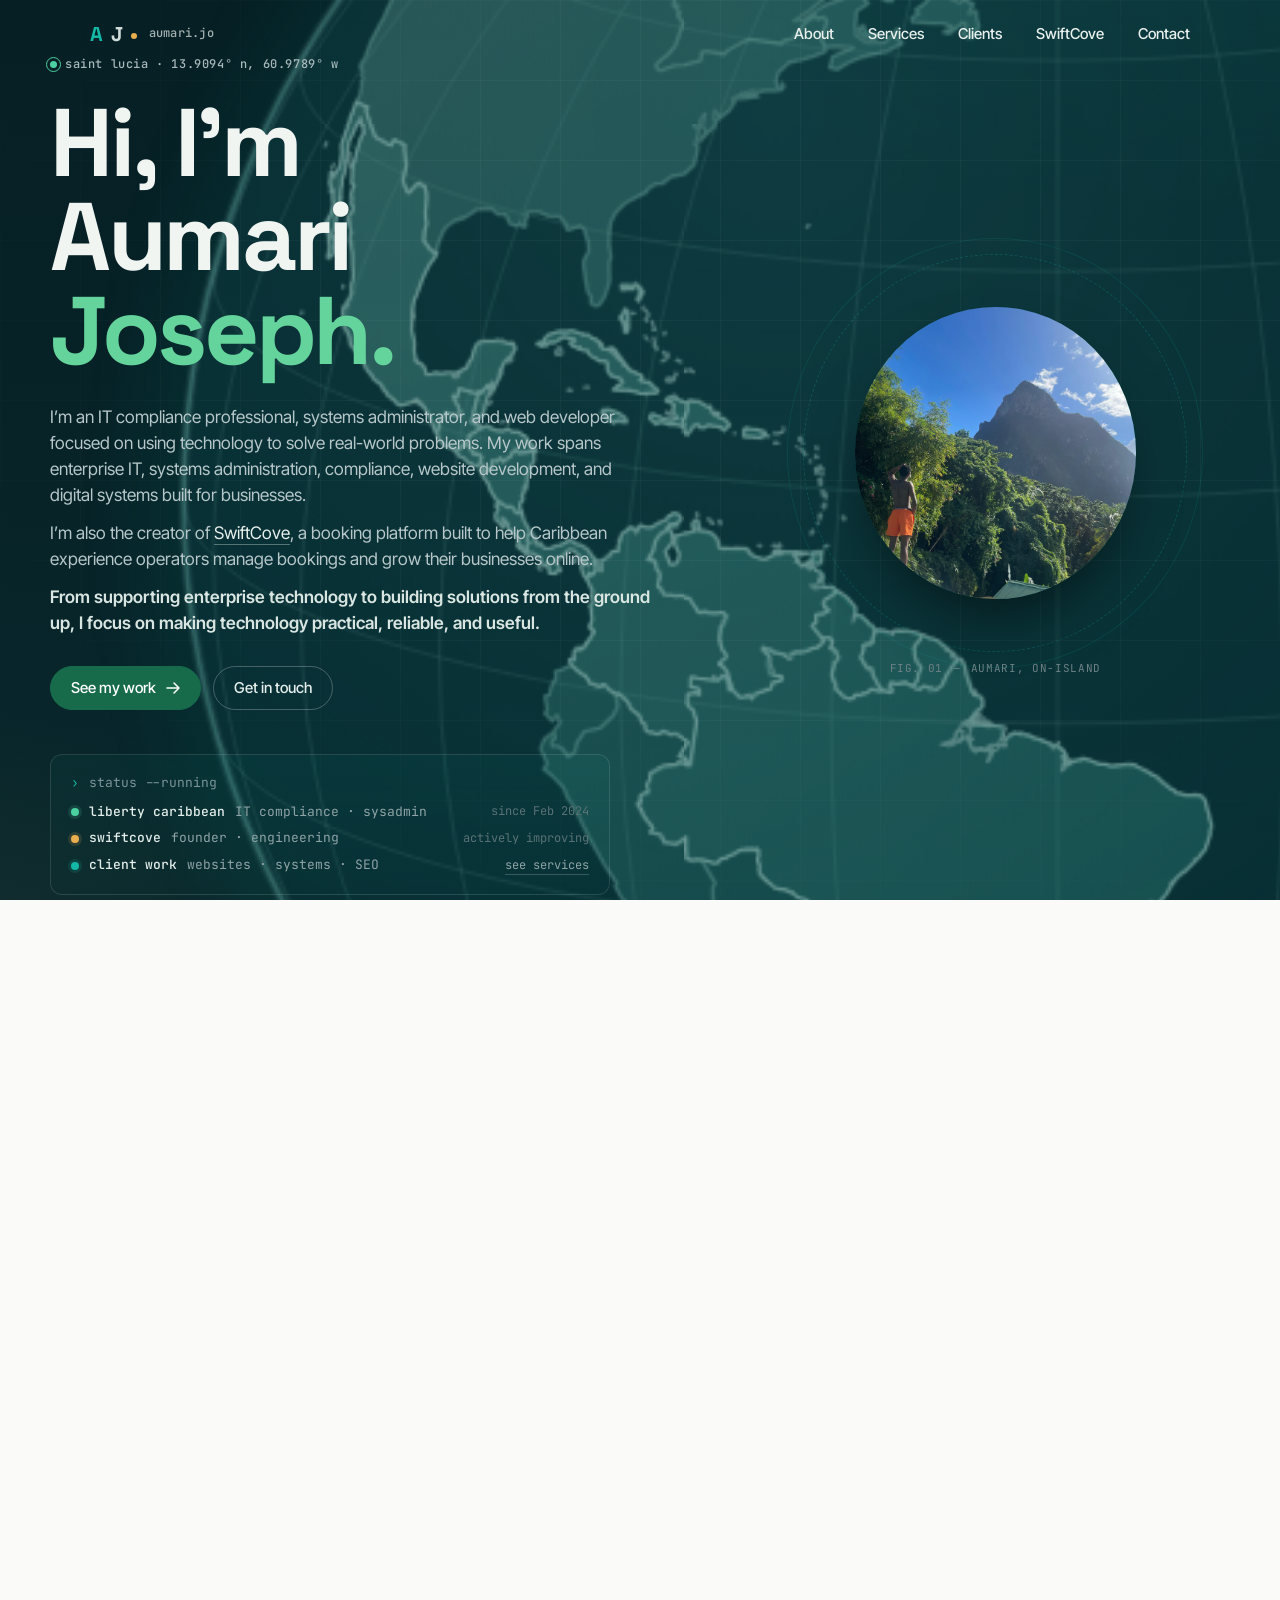
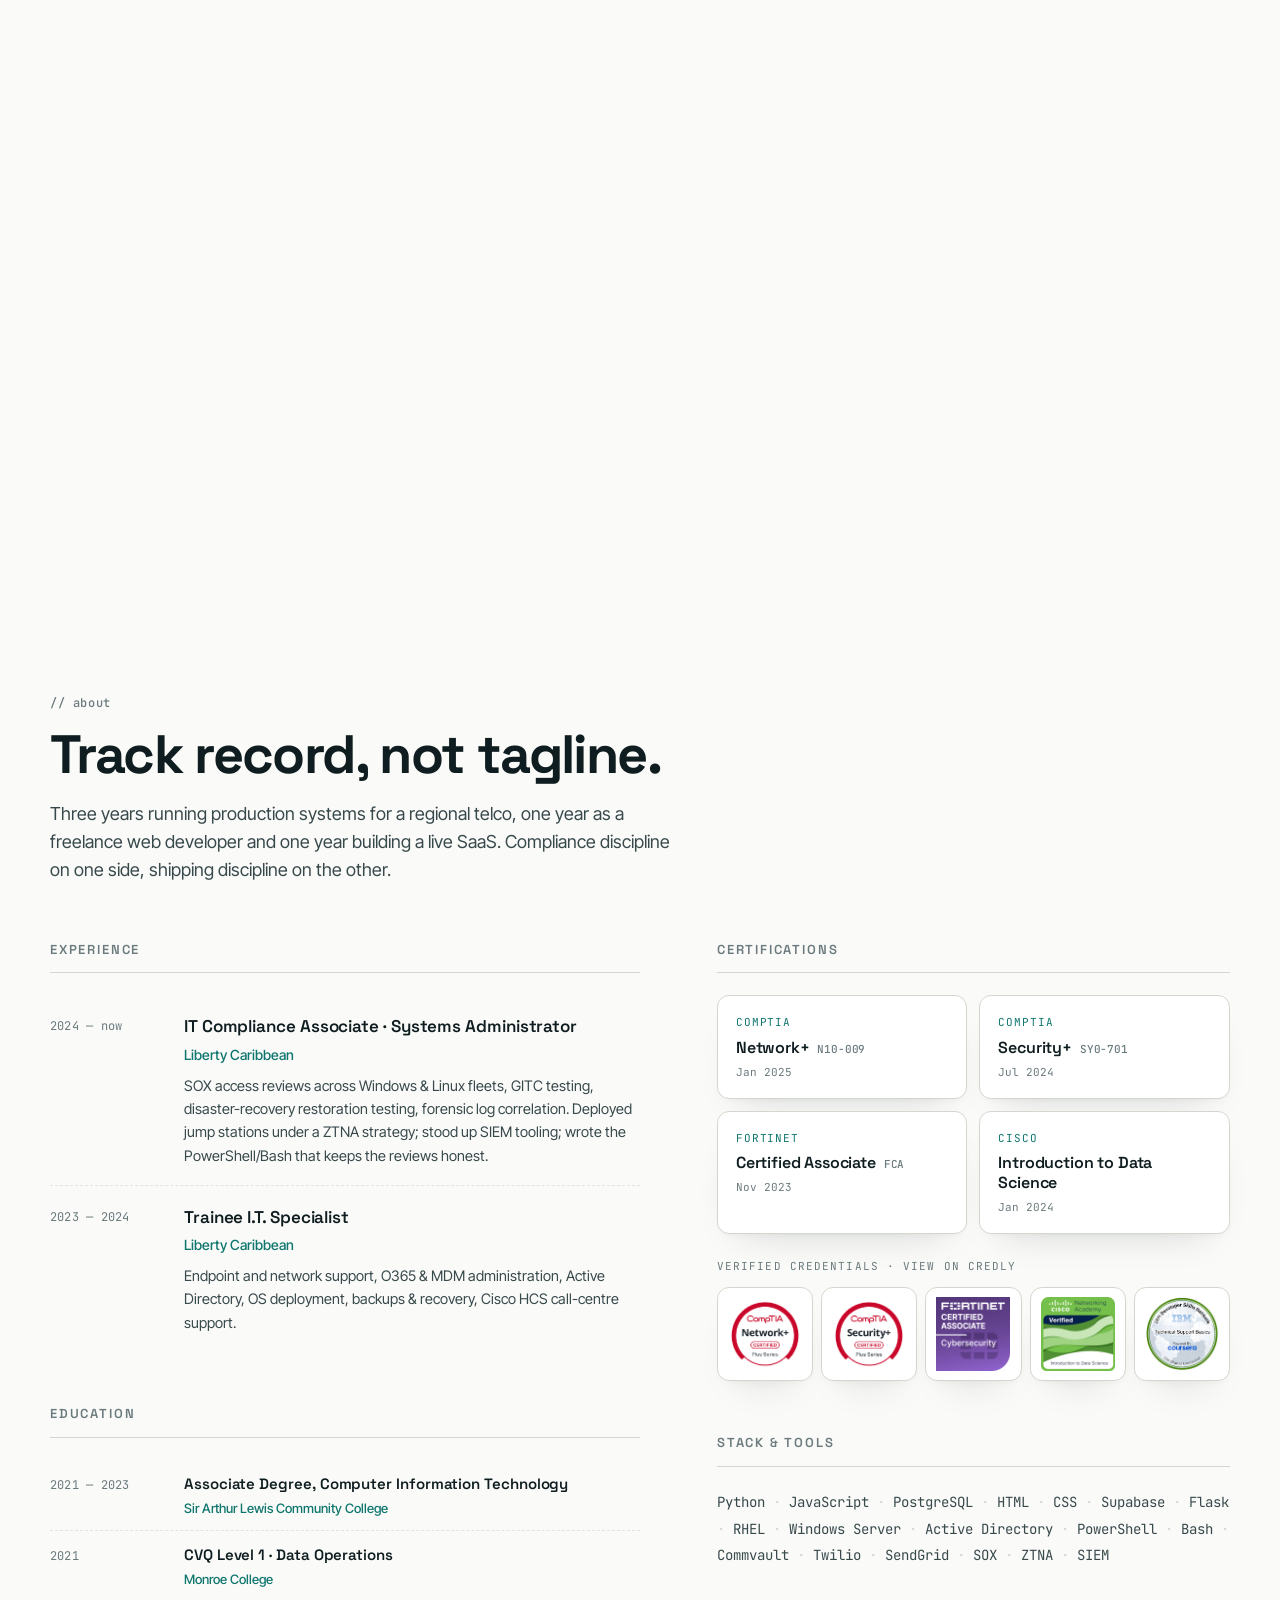
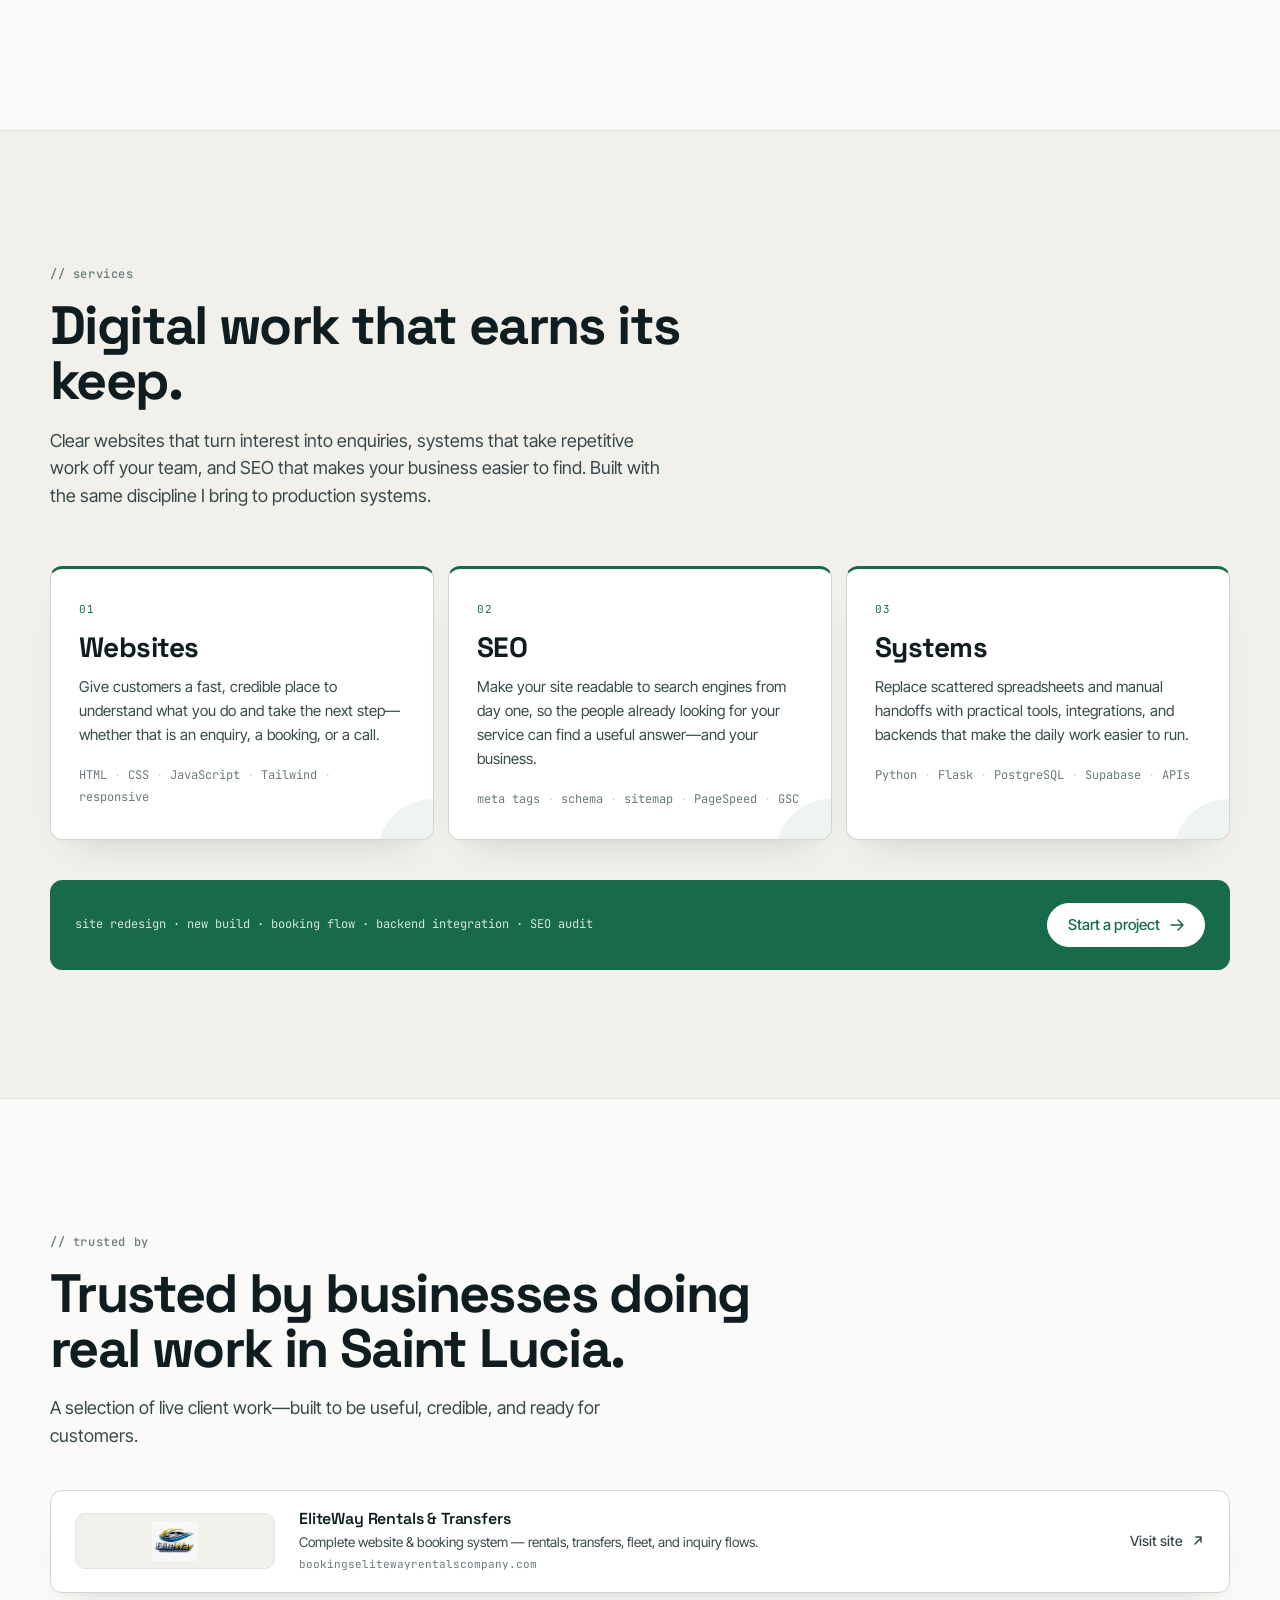
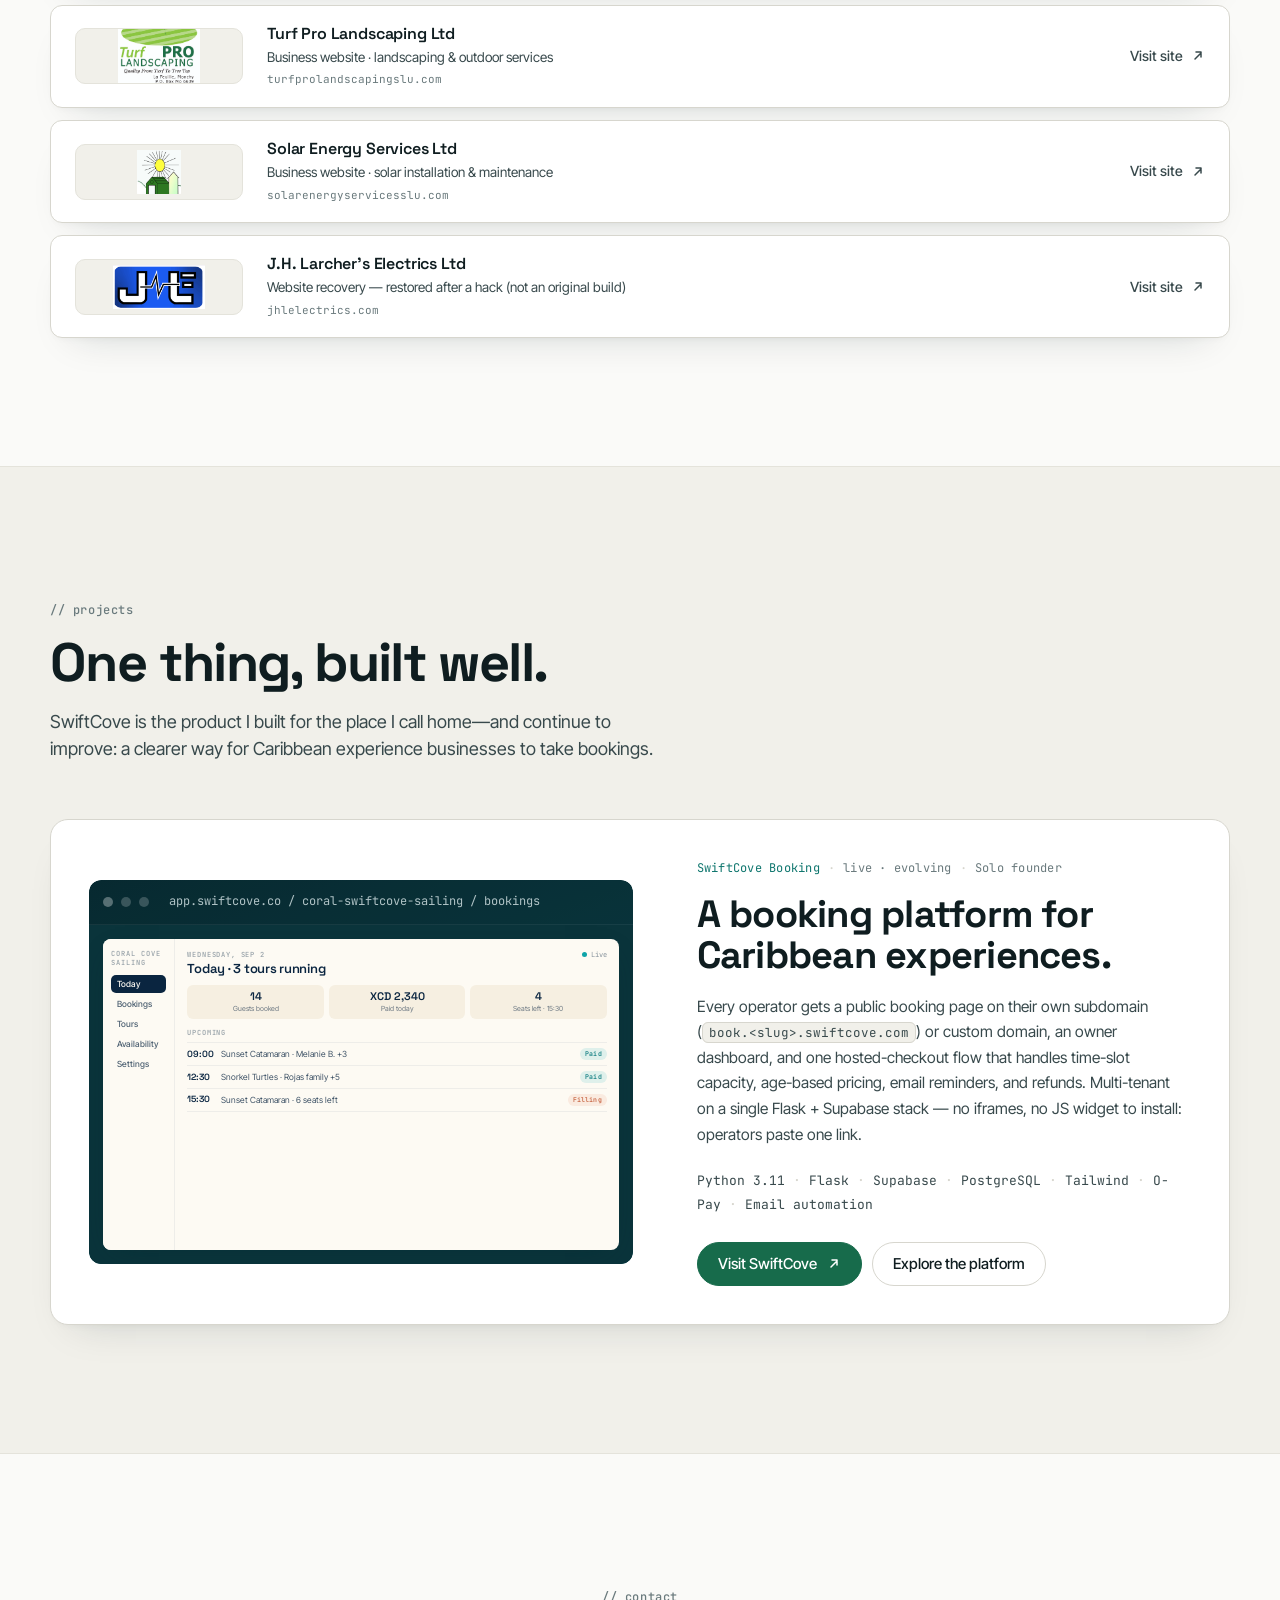
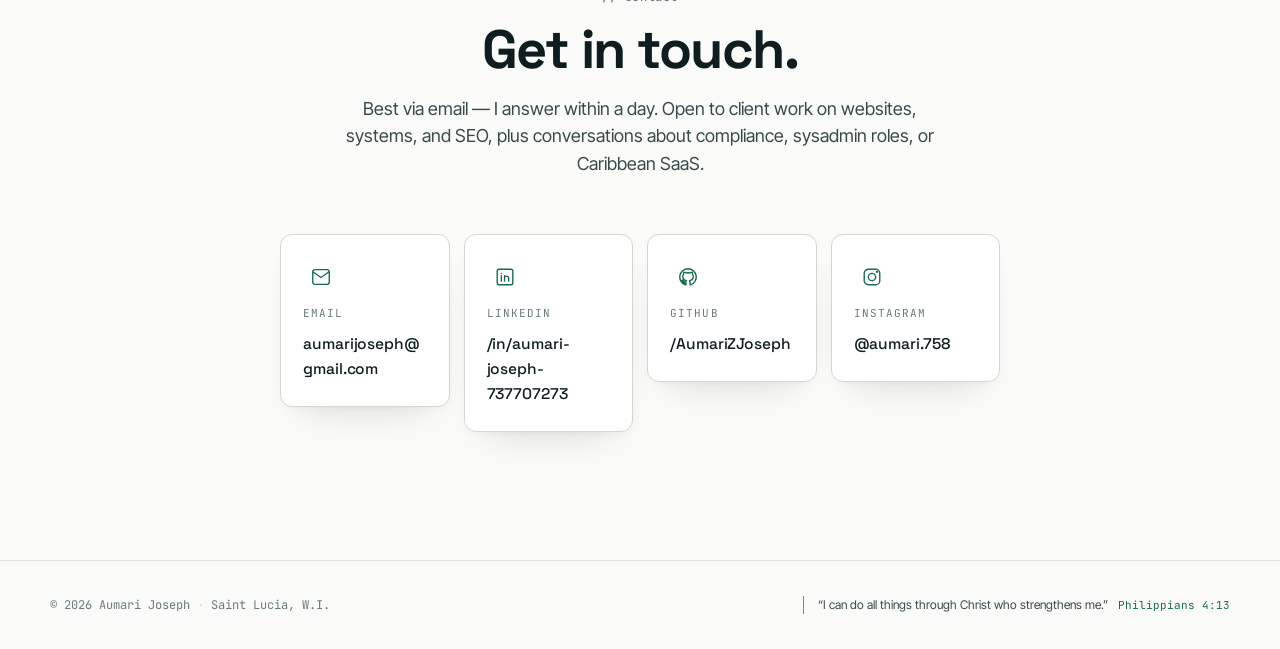
==== commit c94c7172: "Sitemap, robots, SEO improvements" ====
--- a/index.html
+++ b/index.html
@@ -3,27 +3,31 @@
 <head>
   <meta charset="utf-8" />
   <meta name="viewport" content="width=device-width, initial-scale=1" />
-  <title>Aumari Joseph | IT Compliance, Web Development &amp; Caribbean SaaS</title>
-  <meta name="description" content="Aumari Joseph is a Saint Lucian IT compliance professional and web developer who builds fast websites, practical systems, and SwiftCove, an actively evolving booking platform for Caribbean experience businesses." />
-  <meta name="robots" content="index, follow" />
+  <title>Aumari Joseph | IT Compliance, Systems &amp; Web Development</title>
+  <meta name="description" content="Saint Lucian IT compliance professional, systems administrator, and web developer building reliable websites, business systems, and SwiftCove." />
+  <meta name="robots" content="index, follow, max-image-preview:large, max-snippet:-1, max-video-preview:-1" />
   <meta name="theme-color" content="#176B4B" />
-  <link rel="canonical" href="https://aumarizjoseph.github.io/personal-webiste/" />
+  <link rel="canonical" href="https://aumarijoseph.com/" />
   <link rel="icon" type="image/jpeg" href="hero1.jpeg" />
   <link rel="apple-touch-icon" href="hero1.jpeg" />
 
   <meta property="og:type" content="website" />
-  <meta property="og:url" content="https://aumarizjoseph.github.io/personal-webiste/" />
-  <meta property="og:title" content="Aumari Joseph | IT Compliance, Web Development &amp; Caribbean SaaS" />
-  <meta property="og:description" content="Saint Lucian IT compliance professional and web developer behind SwiftCove, an actively evolving booking platform for Caribbean experience businesses." />
-  <meta property="og:image" content="https://aumarizjoseph.github.io/personal-webiste/hero1.jpeg" />
+  <meta property="og:url" content="https://aumarijoseph.com/" />
+  <meta property="og:site_name" content="Aumari Joseph" />
+  <meta property="og:title" content="Aumari Joseph | IT Compliance, Systems &amp; Web Development" />
+  <meta property="og:description" content="Saint Lucian IT compliance professional, systems administrator, and web developer building reliable websites, business systems, and SwiftCove." />
+  <meta property="og:image" content="https://aumarijoseph.com/hero1.jpeg" />
+  <meta property="og:image:type" content="image/jpeg" />
+  <meta property="og:image:width" content="3024" />
+  <meta property="og:image:height" content="4032" />
   <meta property="og:image:alt" content="Aumari Joseph, IT compliance professional and web developer" />
   <meta property="og:locale" content="en_LC" />
 
   <meta name="twitter:card" content="summary_large_image" />
-  <meta name="twitter:url" content="https://aumarizjoseph.github.io/personal-webiste/" />
-  <meta name="twitter:title" content="Aumari Joseph | IT Compliance, Web Development &amp; Caribbean SaaS" />
-  <meta name="twitter:description" content="Saint Lucian IT compliance professional and web developer behind SwiftCove, an actively evolving booking platform for Caribbean experience businesses." />
-  <meta name="twitter:image" content="https://aumarizjoseph.github.io/personal-webiste/hero1.jpeg" />
+  <meta name="twitter:url" content="https://aumarijoseph.com/" />
+  <meta name="twitter:title" content="Aumari Joseph | IT Compliance, Systems &amp; Web Development" />
+  <meta name="twitter:description" content="Saint Lucian IT compliance professional, systems administrator, and web developer building reliable websites, business systems, and SwiftCove." />
+  <meta name="twitter:image" content="https://aumarijoseph.com/hero1.jpeg" />
   <meta name="twitter:image:alt" content="Aumari Joseph, IT compliance professional and web developer" />
 
   <script type="application/ld+json">
@@ -31,11 +35,19 @@
     "@context": "https://schema.org",
     "@graph": [
       {
+        "@type": "WebSite",
+        "@id": "https://aumarijoseph.com/#website",
+        "url": "https://aumarijoseph.com/",
+        "name": "Aumari Joseph",
+        "inLanguage": "en",
+        "publisher": { "@id": "https://aumarijoseph.com/#aumari-joseph" }
+      },
+      {
         "@type": "Person",
-        "@id": "https://aumarizjoseph.github.io/personal-webiste/#aumari-joseph",
+        "@id": "https://aumarijoseph.com/#aumari-joseph",
         "name": "Aumari Joseph",
-        "url": "https://aumarizjoseph.github.io/personal-webiste/",
-        "image": "https://aumarizjoseph.github.io/personal-webiste/hero1.jpeg",
+        "url": "https://aumarijoseph.com/",
+        "image": "https://aumarijoseph.com/hero1.jpeg",
         "jobTitle": "IT Compliance Associate and Systems Administrator",
         "description": "Saint Lucian IT compliance professional and web developer who builds websites, backend systems, and SwiftCove, an actively evolving booking platform.",
         "address": { "@type": "PostalAddress", "addressCountry": "LC" },
@@ -47,11 +59,12 @@
         "knowsAbout": ["IT compliance", "systems administration", "web development", "technical SEO", "backend systems", "SaaS"]
       },
       {
-        "@type": "ProfessionalService",
+        "@type": "Service",
+        "@id": "https://aumarijoseph.com/#web-services",
         "name": "Aumari Joseph — Websites, Systems & SEO",
-        "url": "https://aumarizjoseph.github.io/personal-webiste/",
+        "url": "https://aumarijoseph.com/",
         "areaServed": ["Saint Lucia", "Caribbean"],
-        "founder": { "@id": "https://aumarizjoseph.github.io/personal-webiste/#aumari-joseph" },
+        "provider": { "@id": "https://aumarijoseph.com/#aumari-joseph" },
         "serviceType": ["Web development", "Technical SEO", "Backend systems"]
       }
     ]
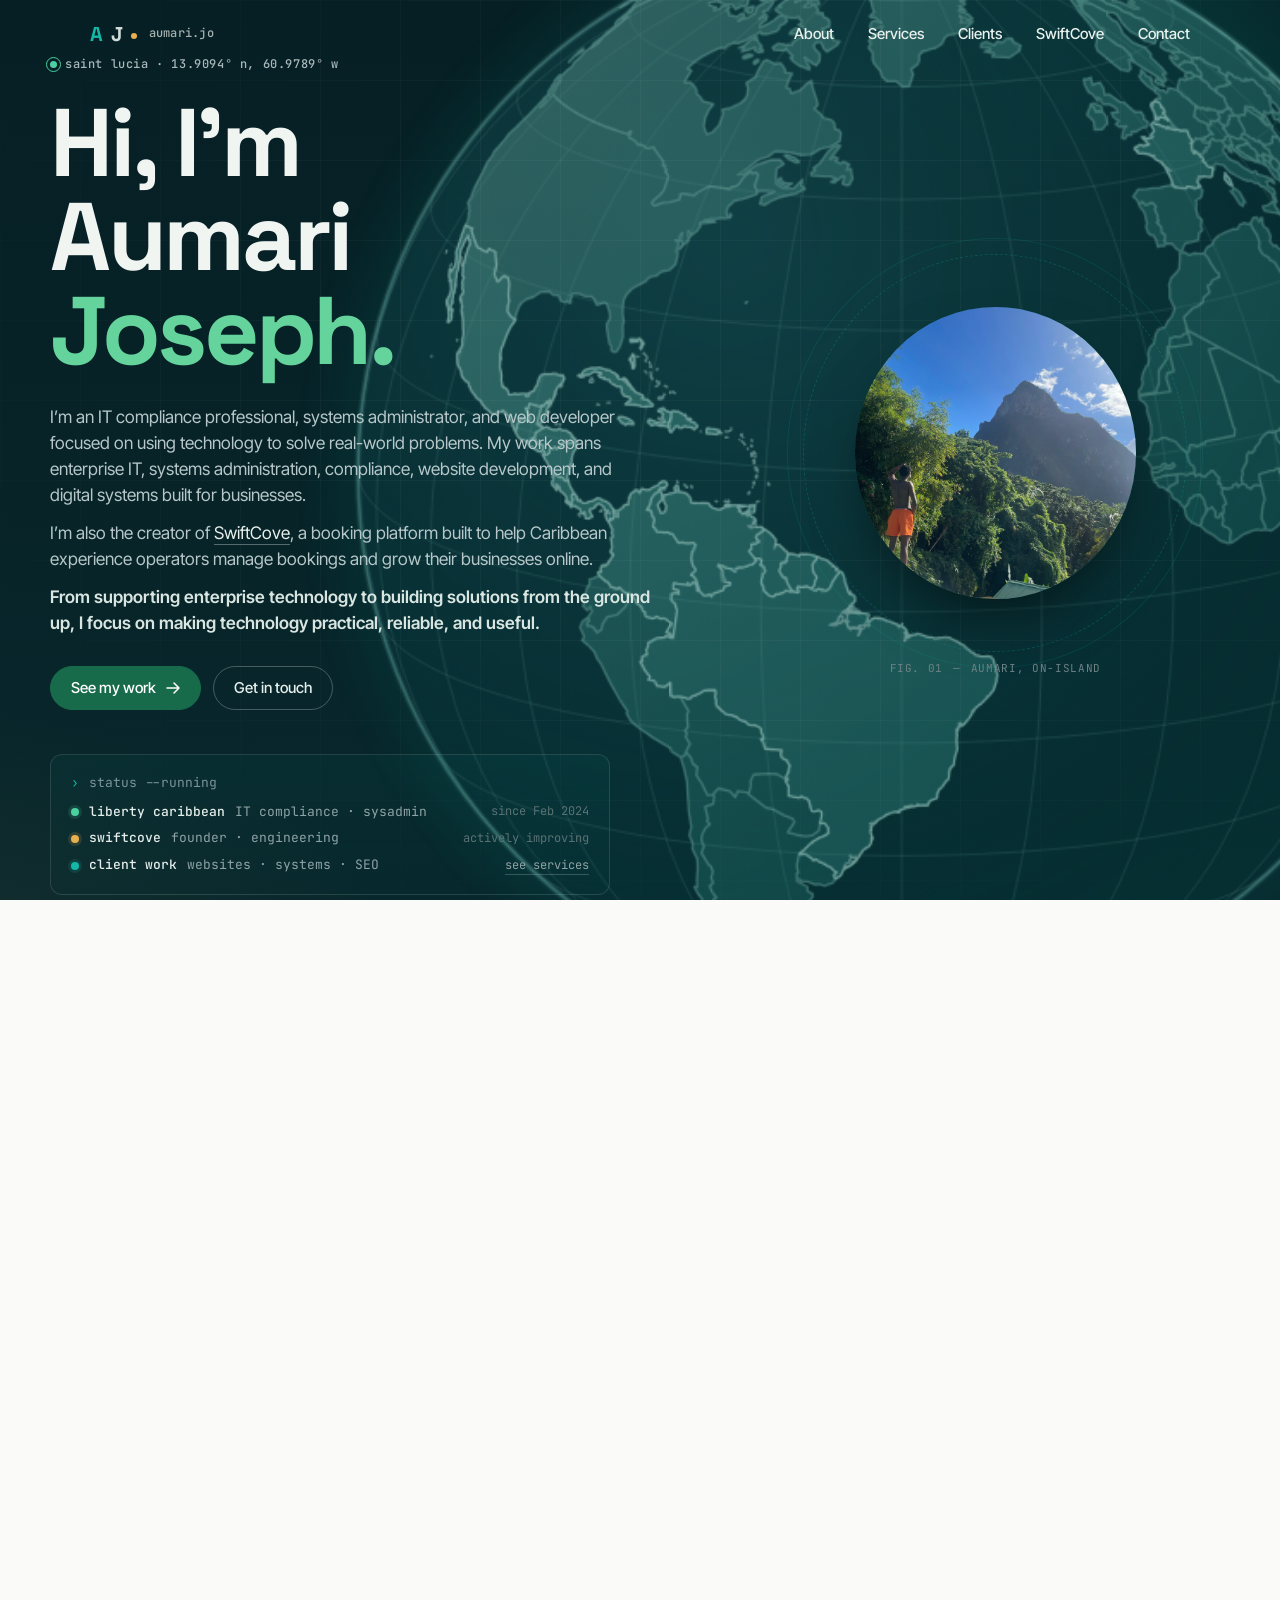
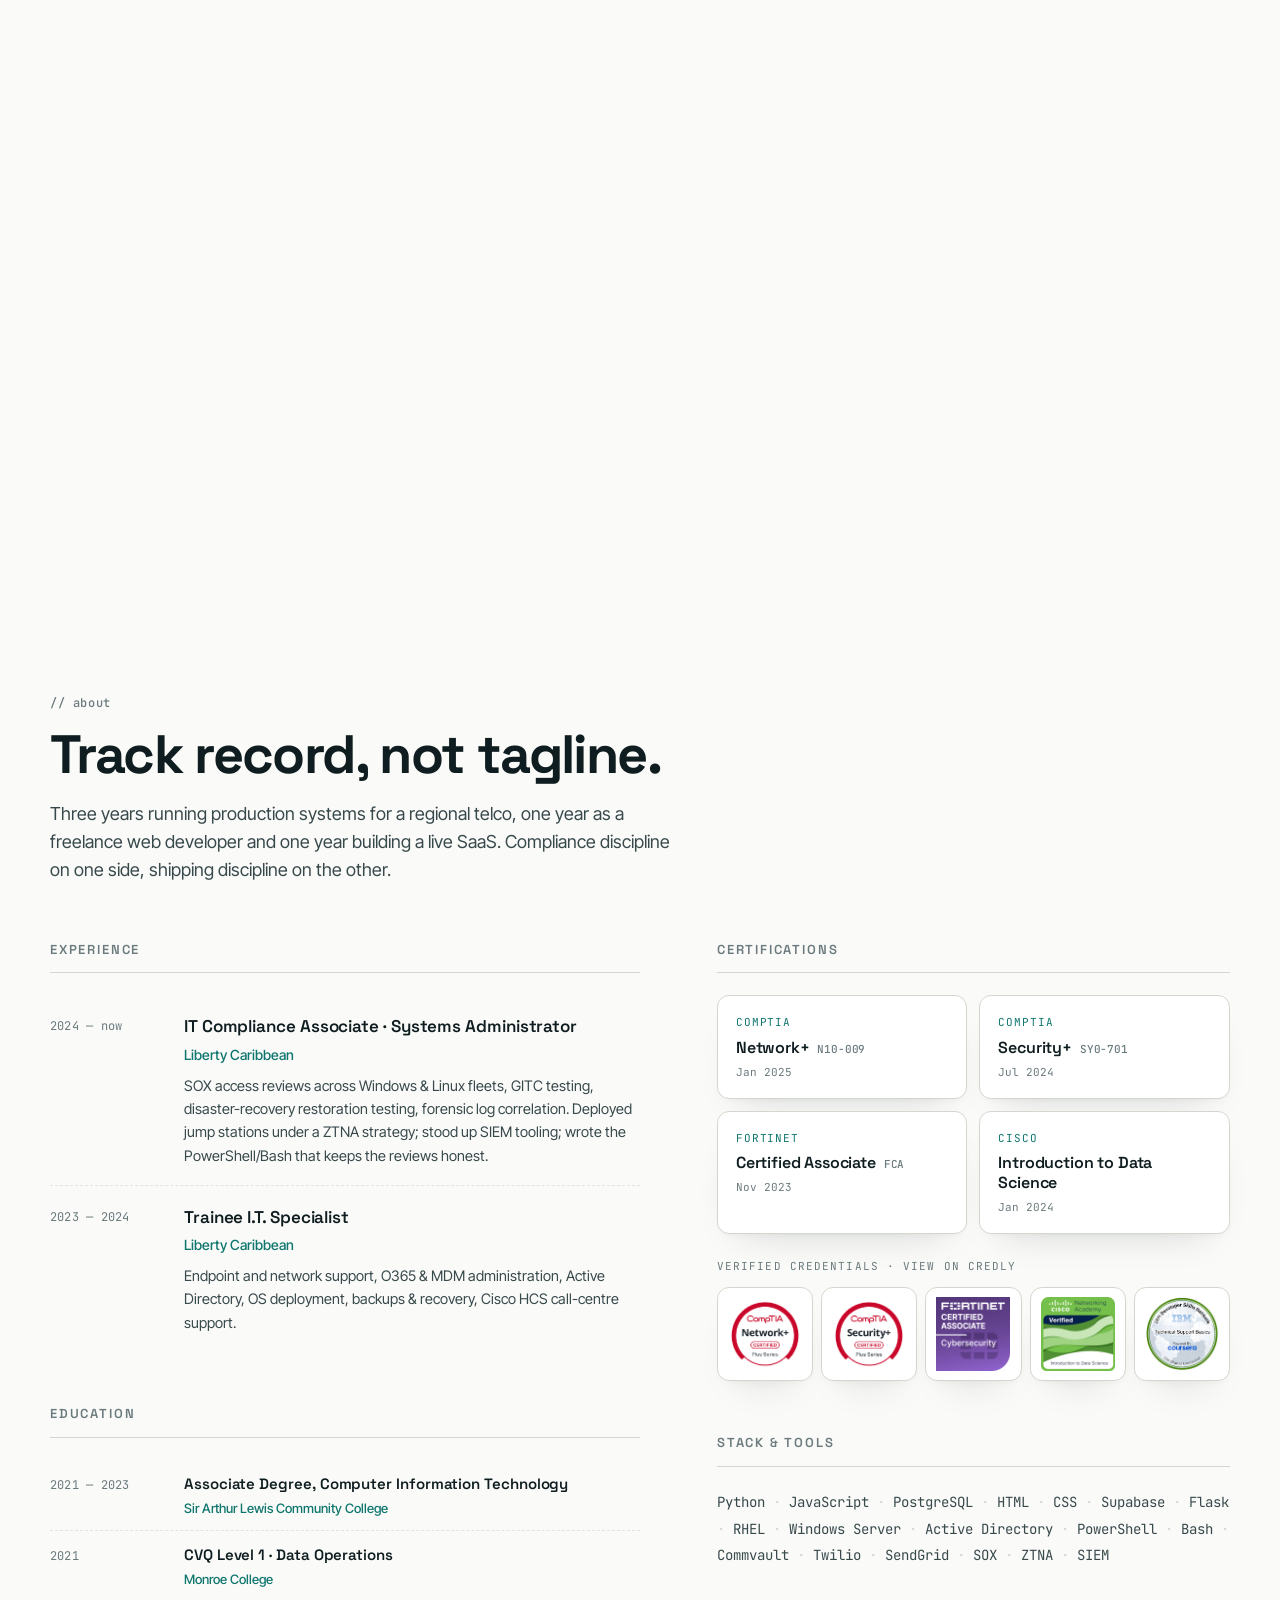
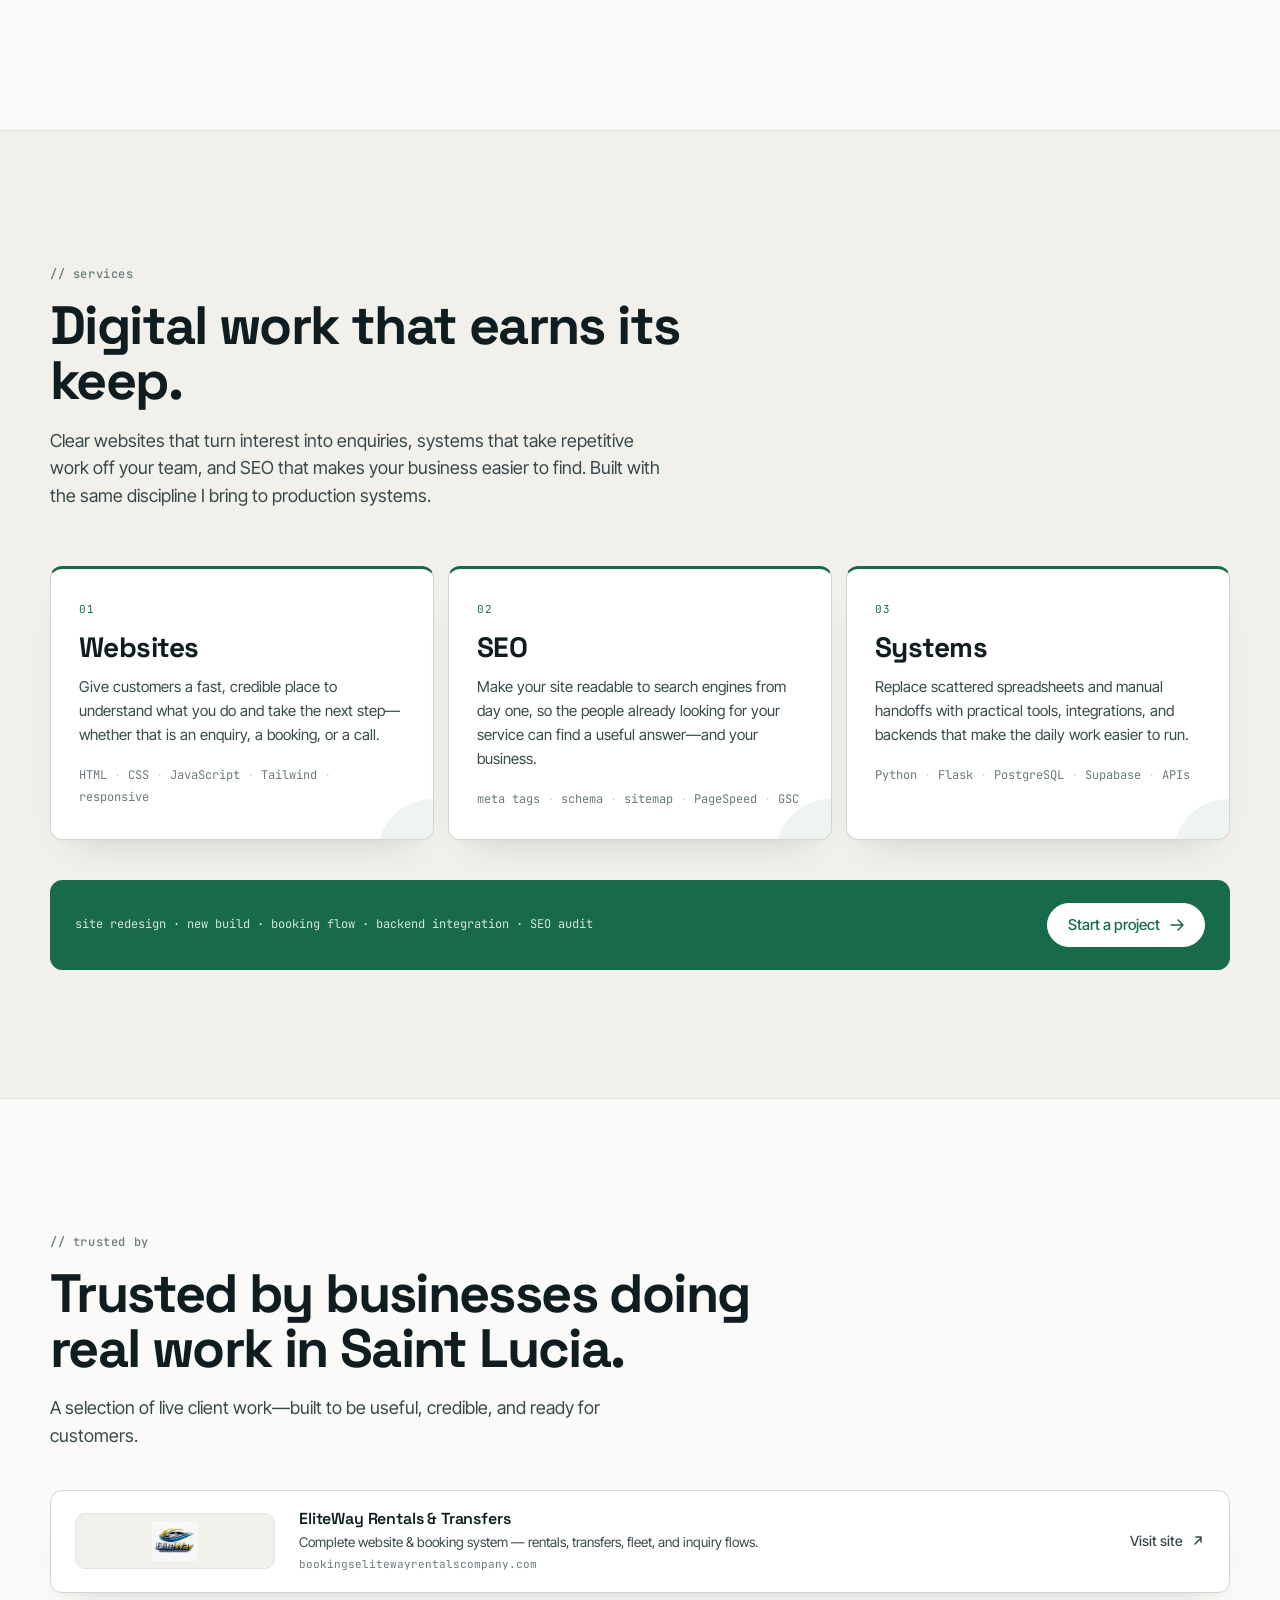
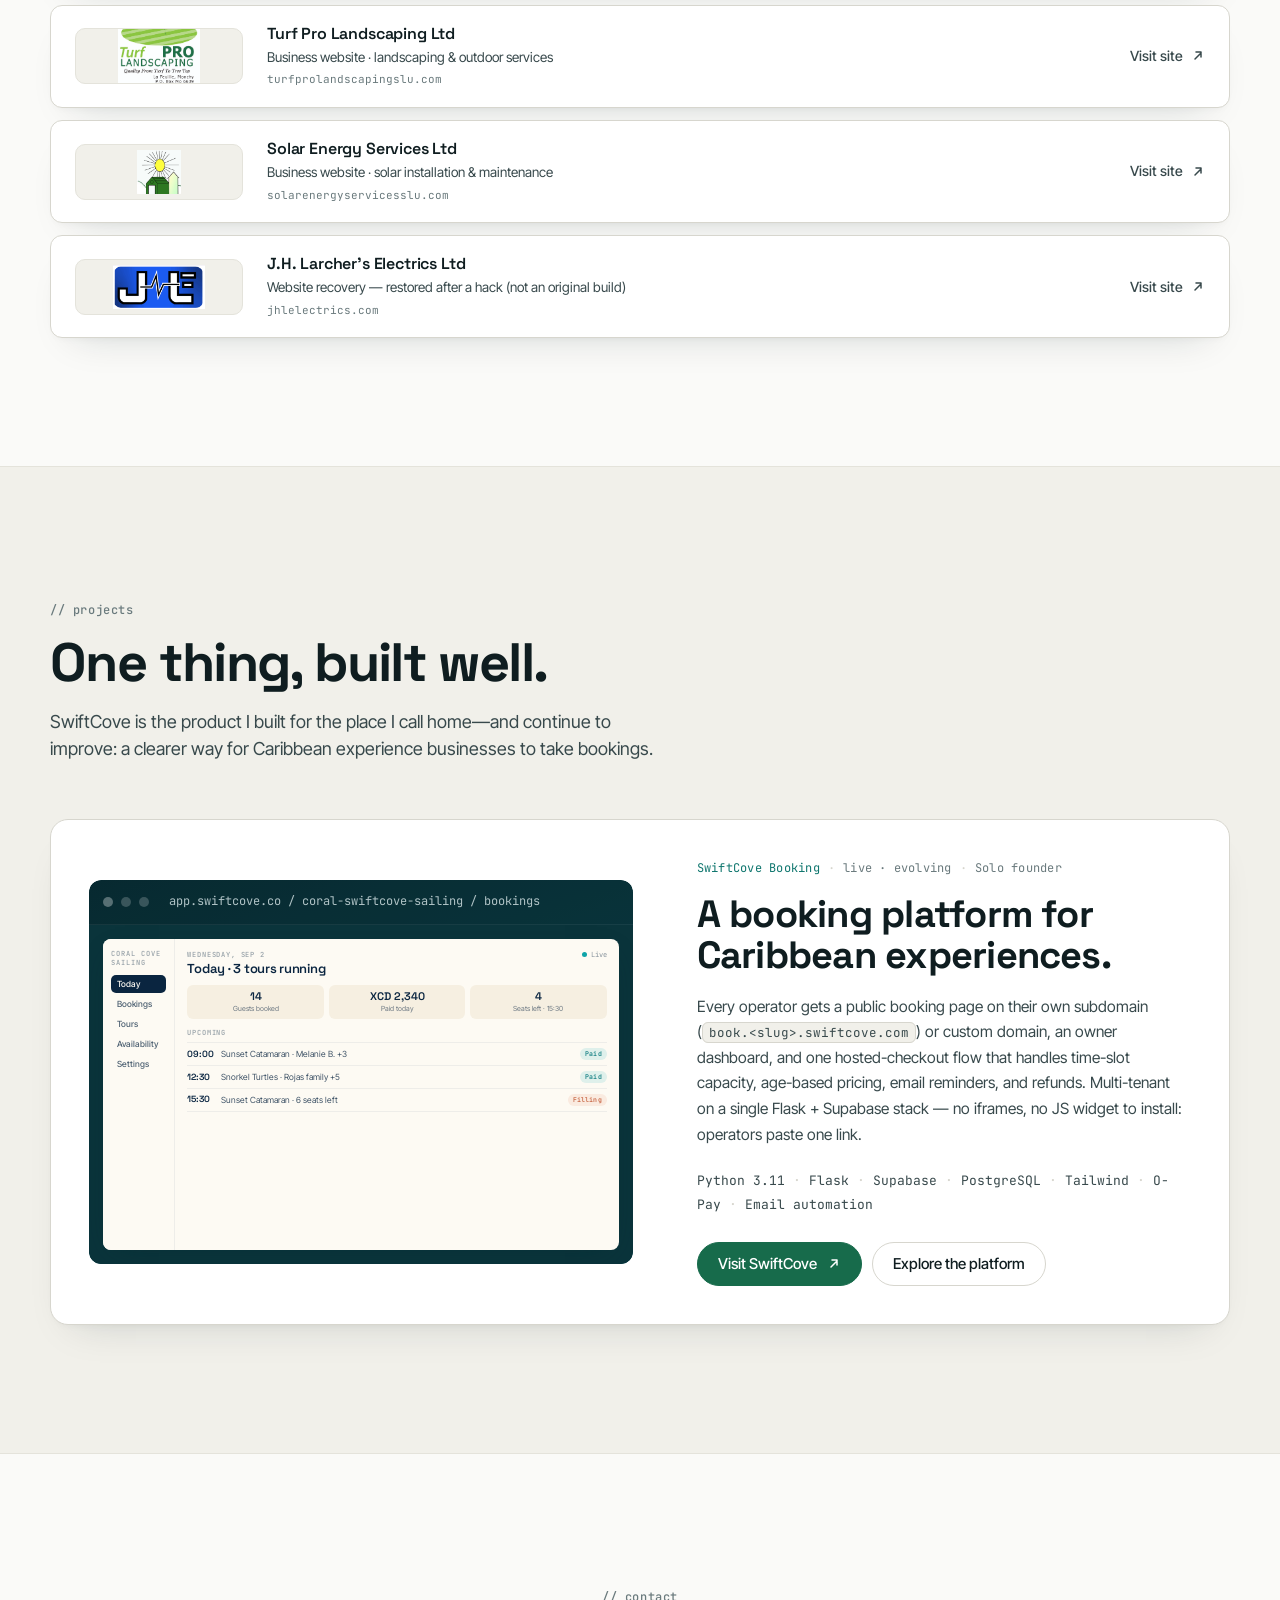
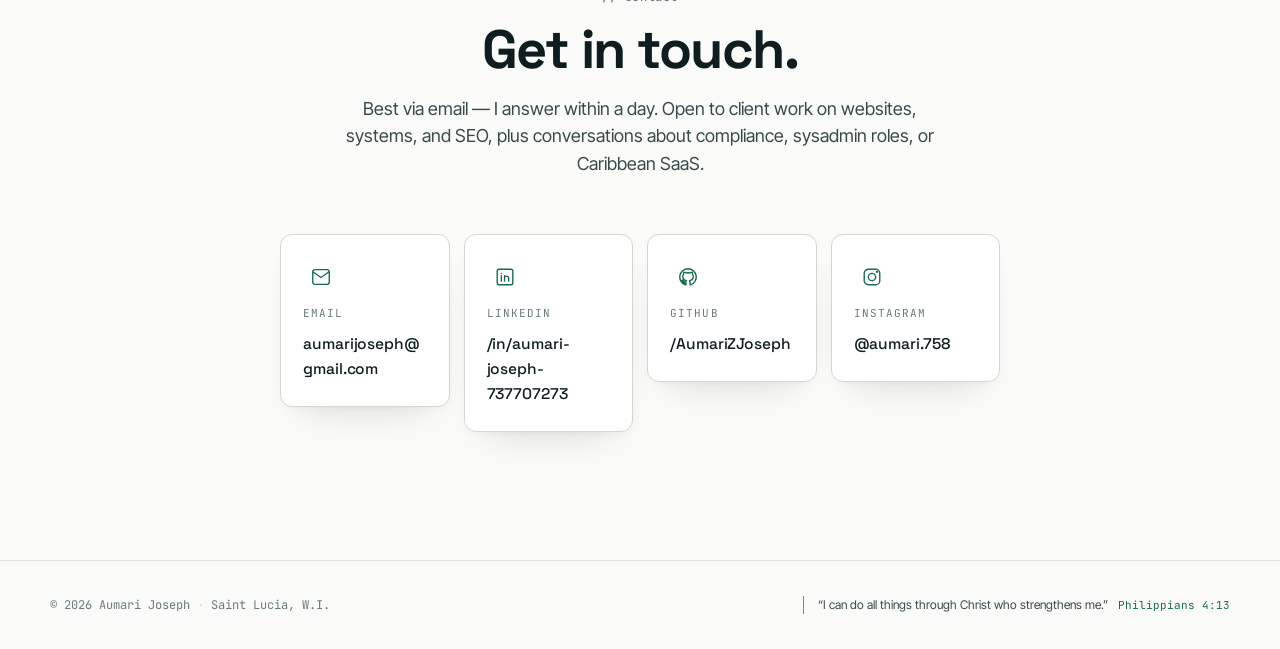
==== commit 33892c28: "Google analytics" ====
--- a/index.html
+++ b/index.html
@@ -10,6 +10,15 @@
   <link rel="canonical" href="https://aumarijoseph.com/" />
   <link rel="icon" type="image/jpeg" href="hero1.jpeg" />
   <link rel="apple-touch-icon" href="hero1.jpeg" />
+
+  <!-- Google tag (gtag.js) -->
+  <script async src="https://www.googletagmanager.com/gtag/js?id=G-MX1D9GPL7X"></script>
+  <script>
+    window.dataLayer = window.dataLayer || [];
+    function gtag(){dataLayer.push(arguments);}
+    gtag('js', new Date());
+    gtag('config', 'G-MX1D9GPL7X');
+  </script>
 
   <meta property="og:type" content="website" />
   <meta property="og:url" content="https://aumarijoseph.com/" />
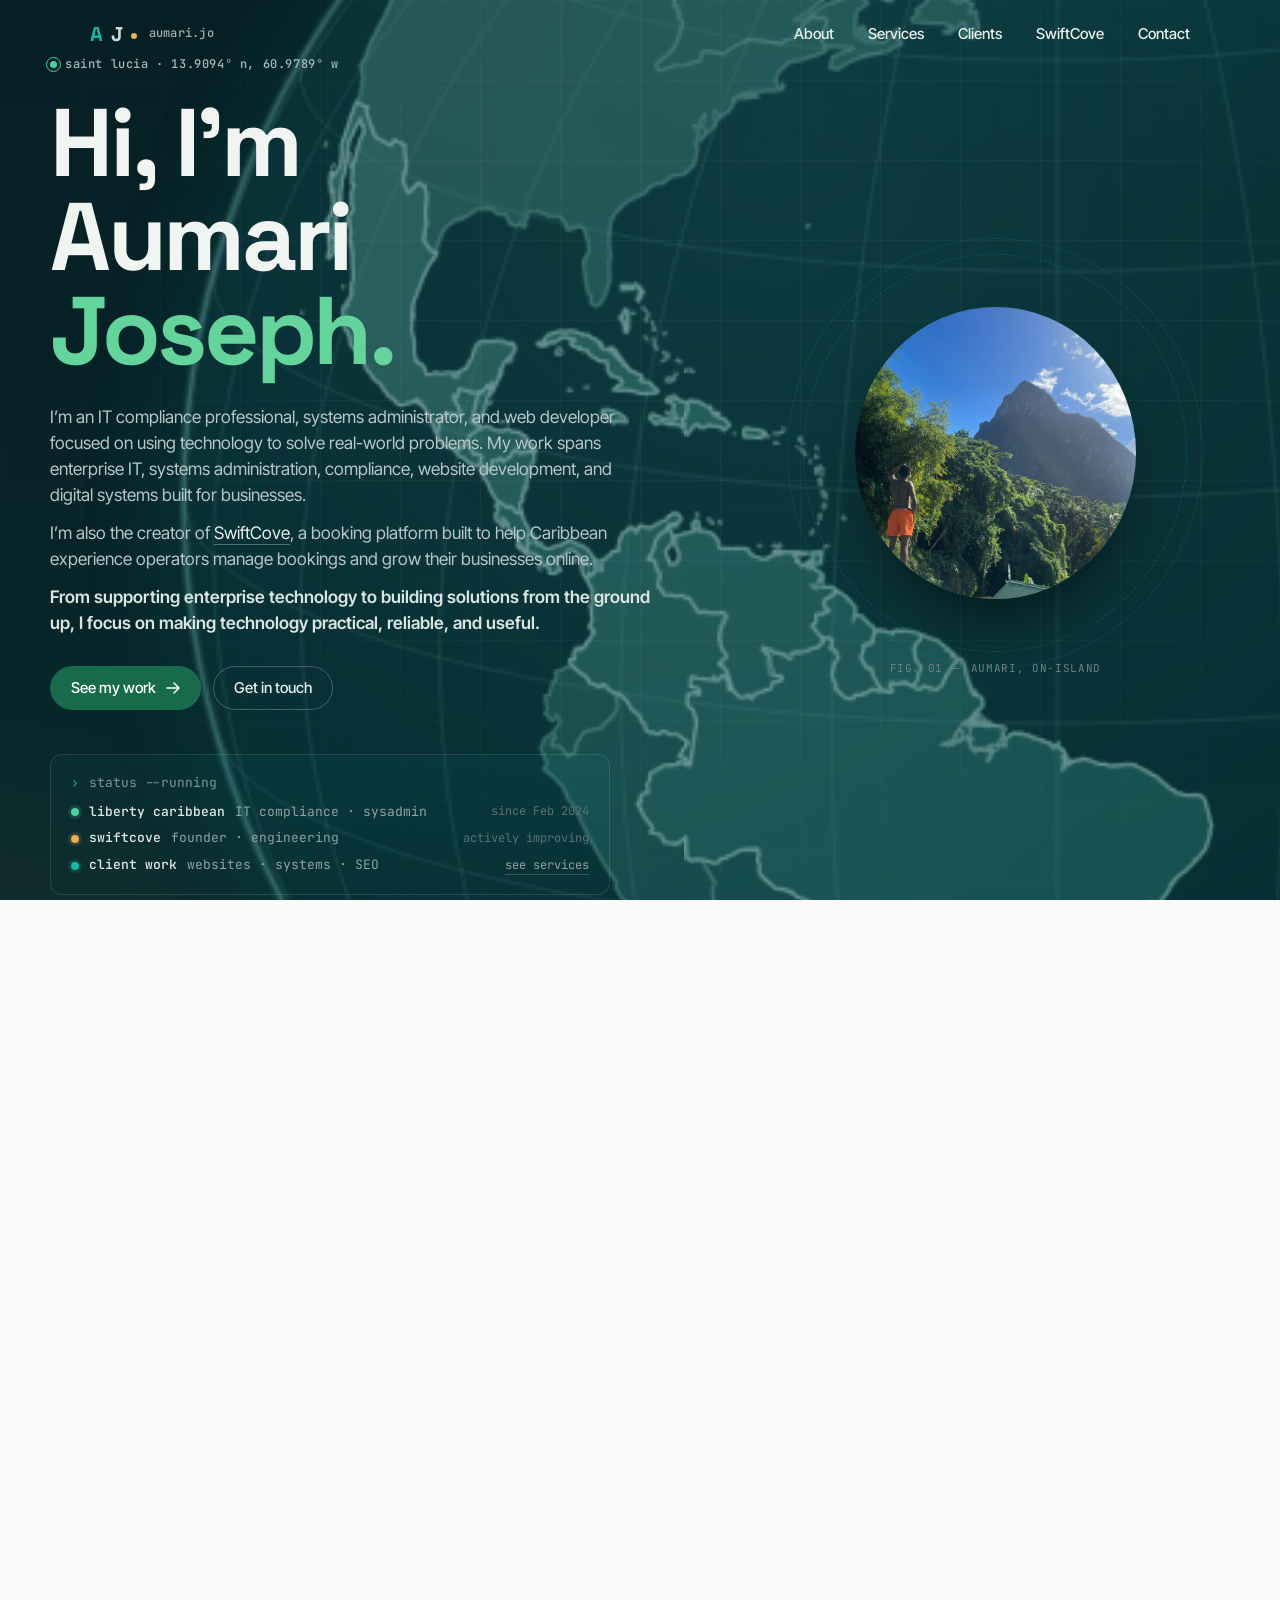
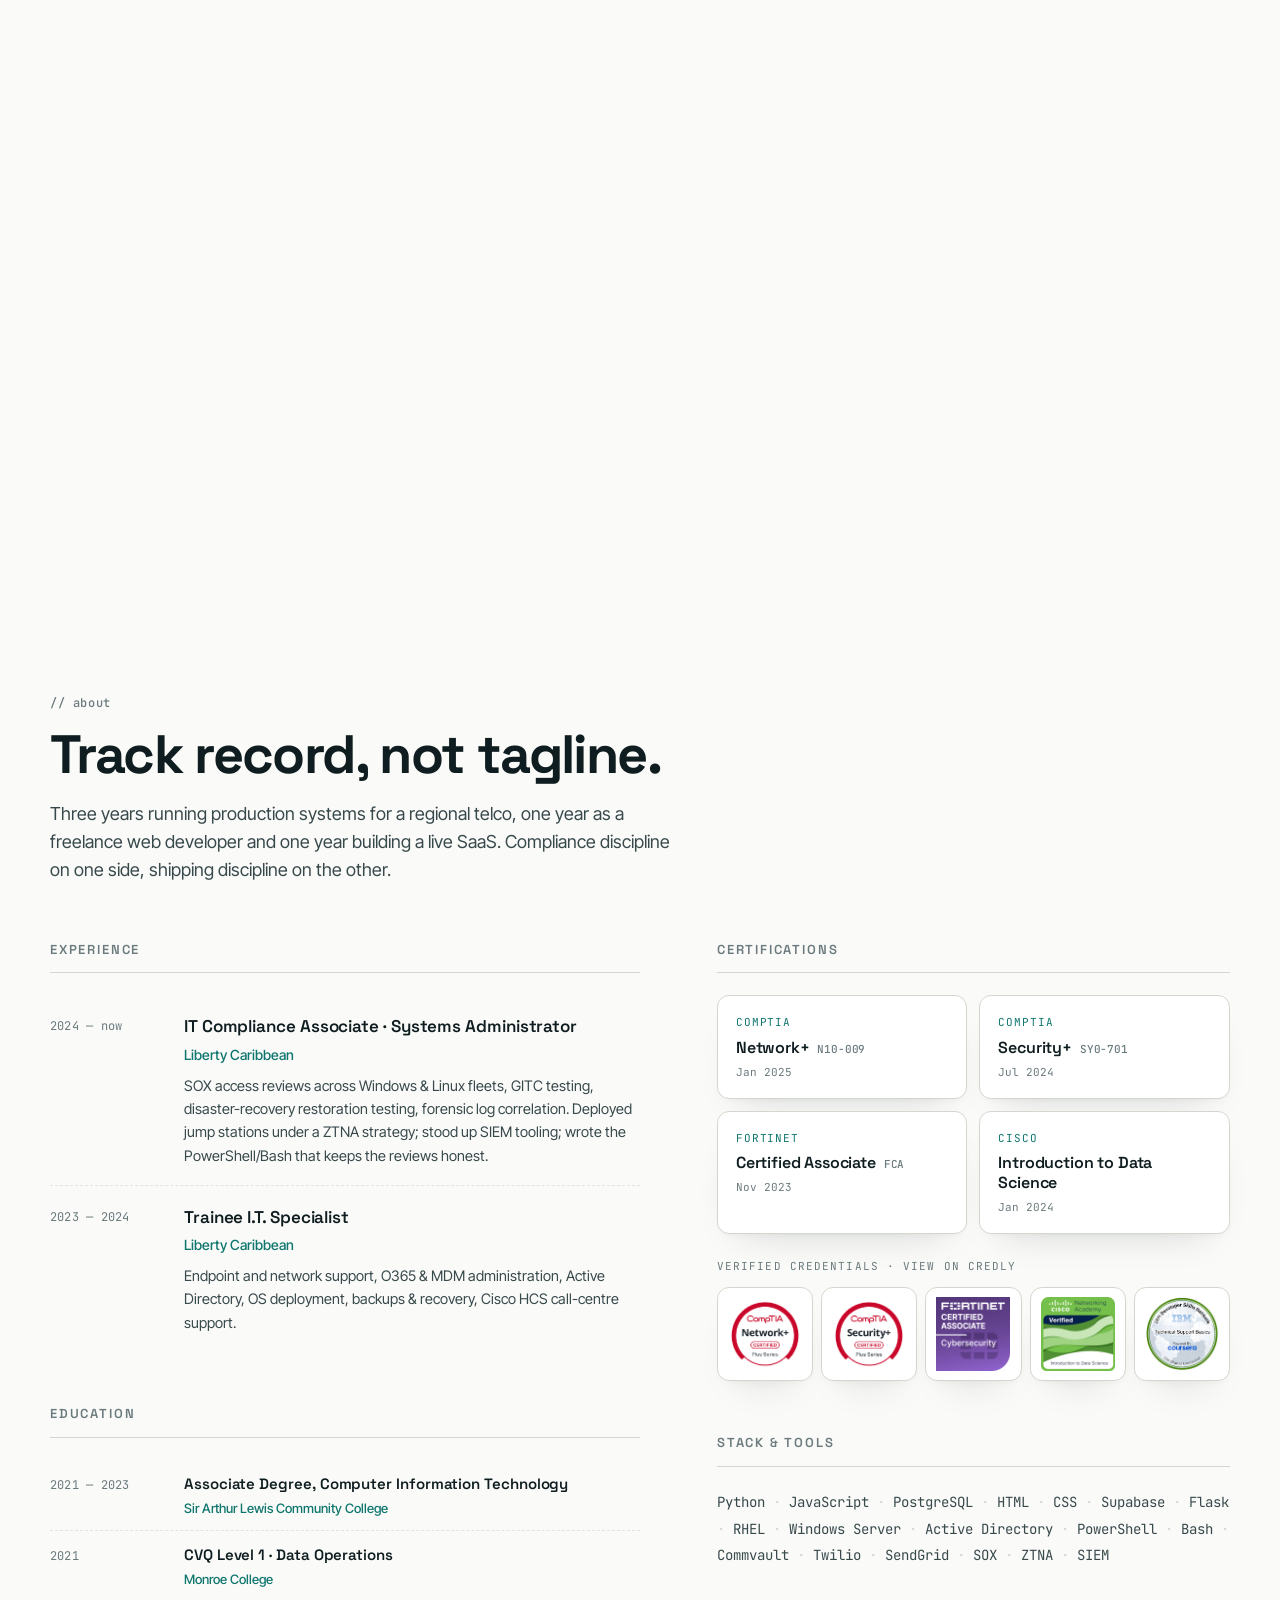
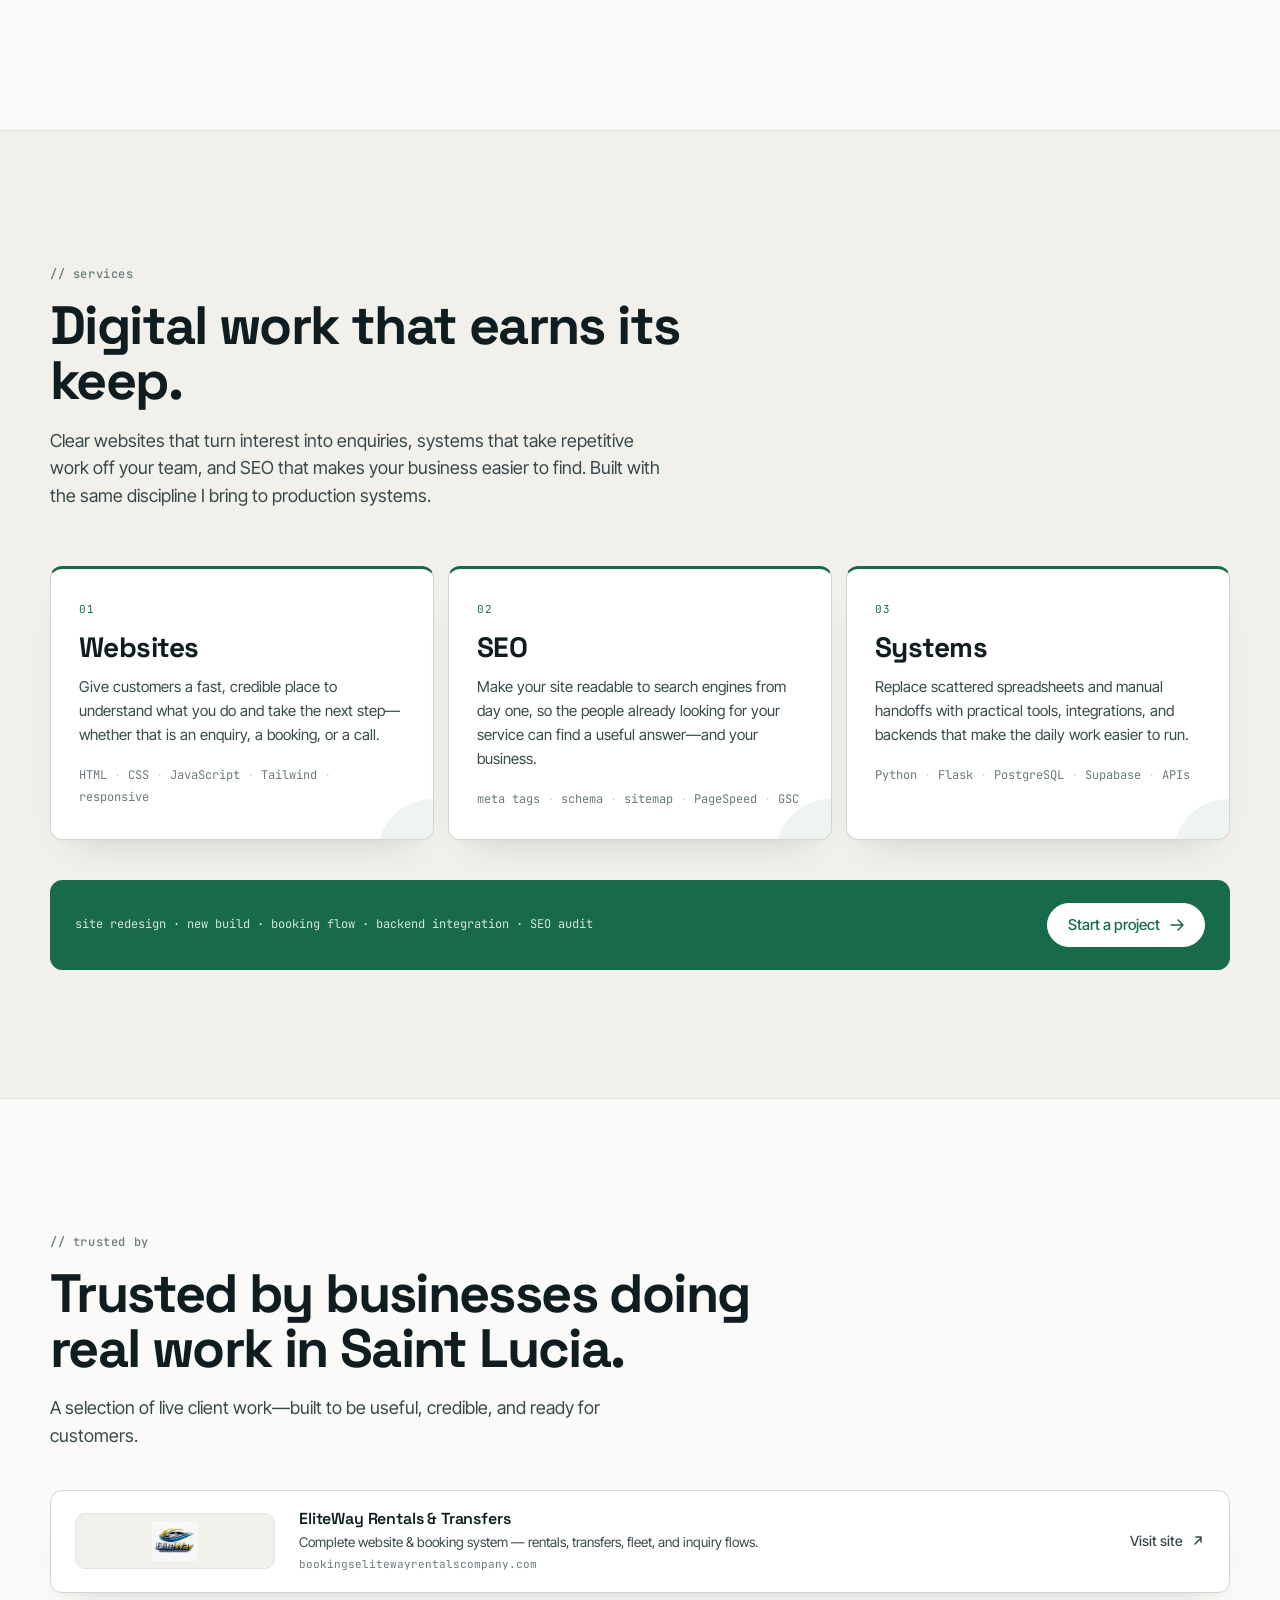
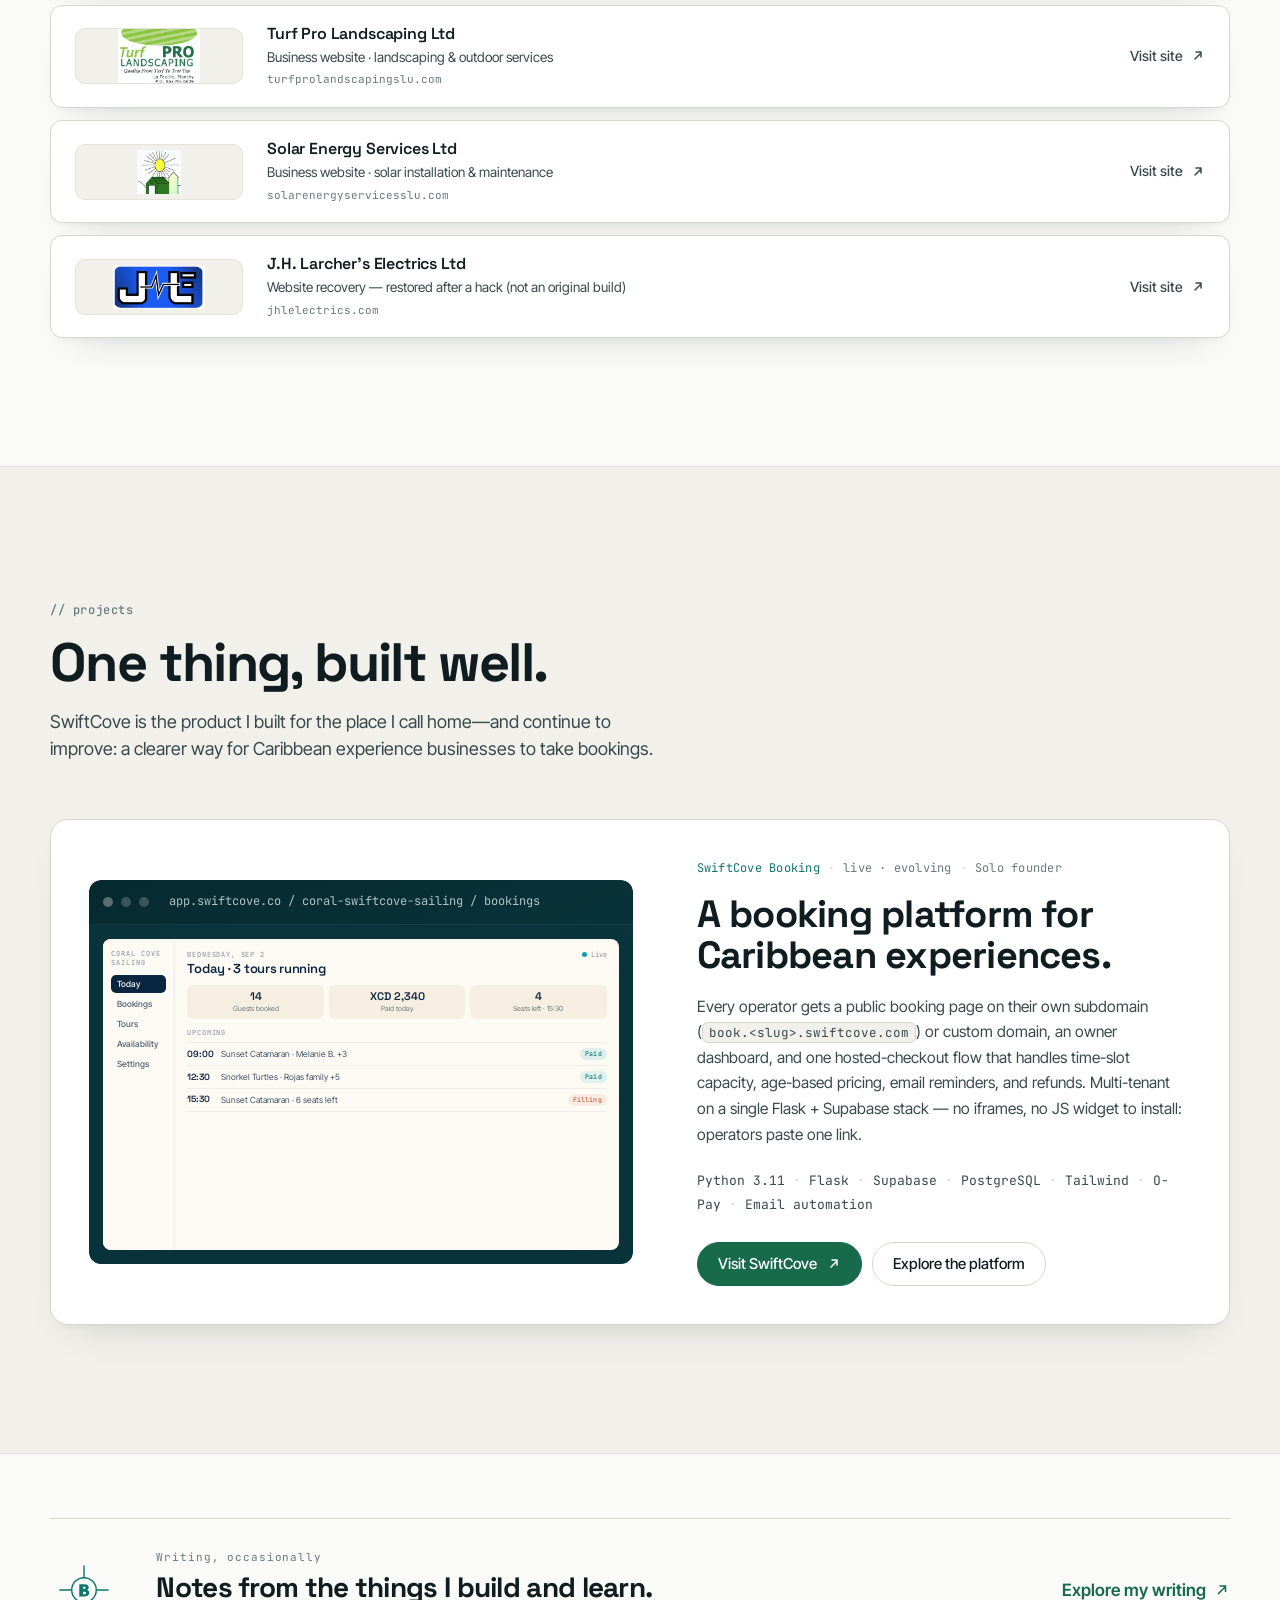
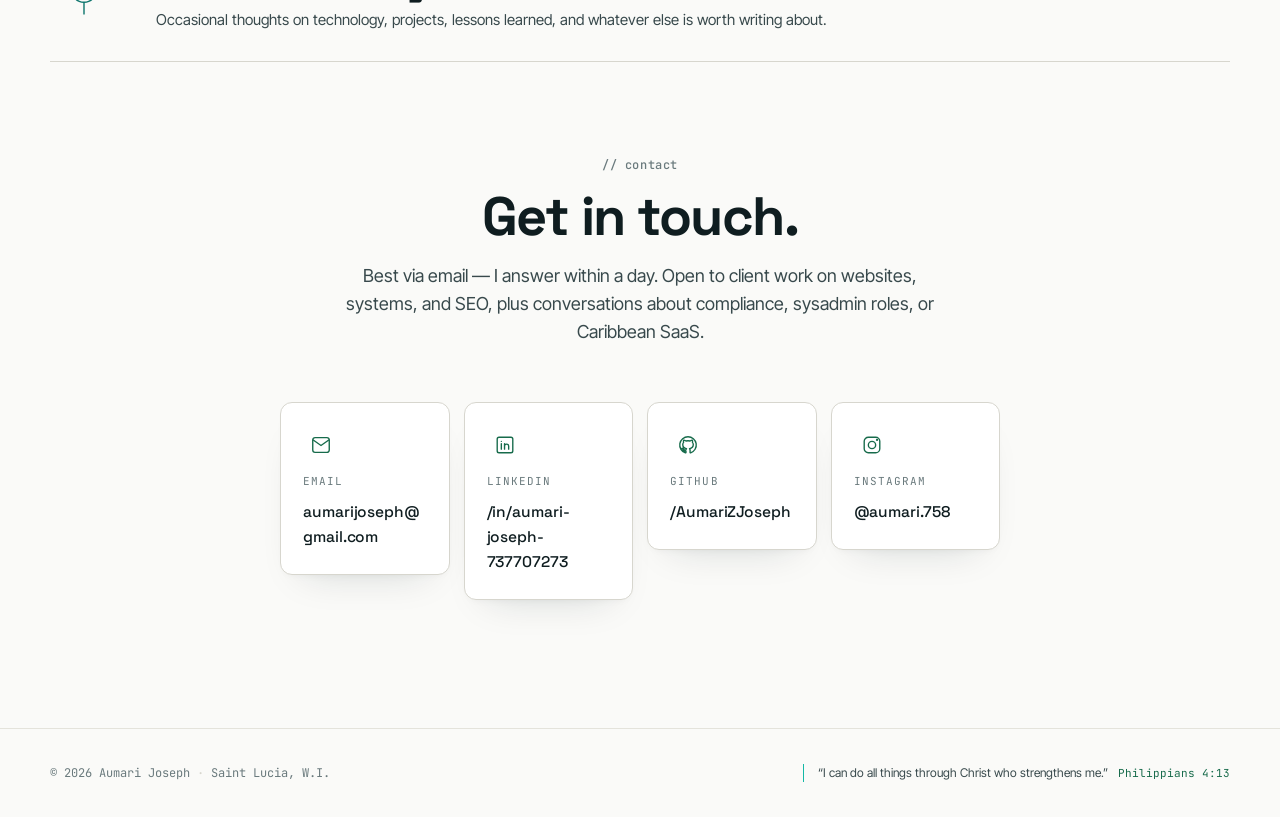
==== commit 675e4e0d: "Launch blog and interactive smart-light article" ====
--- a/index.html
+++ b/index.html
@@ -607,6 +607,29 @@
     </section>
 
 
+    <!-- ============ WRITING ============ -->
+    <aside class="writing-teaser" aria-labelledby="writing-title">
+      <a class="writing-teaser__inner" href="blog/">
+        <span class="writing-teaser__mark" aria-hidden="true">
+          <svg viewBox="0 0 72 72" fill="none">
+            <path d="M10 36h13m26 0h13M36 10v13m0 26v13" stroke="currentColor" stroke-width="1.5"/>
+            <circle cx="36" cy="36" r="13" stroke="currentColor" stroke-width="1.5"/>
+            <path d="M31 42V30h5.8c2.6 0 4.2 1.2 4.2 3.3 0 1.3-.8 2.3-2 2.8 1.6.3 2.6 1.4 2.6 2.9 0 2.5-1.9 3.8-4.7 3.8H31m4-8.1h1.4c.9 0 1.3-.4 1.3-1.1 0-.7-.5-1.1-1.3-1.1H35v2.2Zm0 5.7h1.7c1 0 1.5-.5 1.5-1.3 0-.8-.6-1.2-1.6-1.2H35v2.5Z" fill="currentColor"/>
+          </svg>
+        </span>
+        <span class="writing-teaser__copy">
+          <span class="writing-teaser__label">Writing, occasionally</span>
+          <h2 id="writing-title">Notes from the things I build and learn.</h2>
+          <span>Occasional thoughts on technology, projects, lessons learned, and whatever else is worth writing about.</span>
+        </span>
+        <span class="writing-teaser__cta">
+          Explore my writing
+          <svg width="16" height="16" viewBox="0 0 16 16" fill="none" aria-hidden="true"><path d="M4.5 11.5l7-7M6 4h5.5v5.5" stroke="currentColor" stroke-width="1.5" stroke-linecap="round" stroke-linejoin="round"/></svg>
+        </span>
+      </a>
+    </aside>
+
+
     <!-- ============ CONTACT ============ -->
     <section class="contact section" id="contact">
       <div class="section__inner section__inner--narrow">
--- a/styles.css
+++ b/styles.css
@@ -1191,12 +1191,71 @@
   .project__cta-row {
     display: flex; flex-wrap: wrap; gap: 10px;
   }
+
+
+  /* =========================================================
+     WRITING TEASER
+     ========================================================= */
+  .writing-teaser {
+    padding: clamp(36px, 5vw, 64px) clamp(20px, 4vw, 40px) clamp(14px, 2vw, 24px);
+    background: var(--paper);
+  }
+  .writing-teaser__inner {
+    max-width: 1180px;
+    margin: 0 auto;
+    display: grid;
+    grid-template-columns: auto minmax(0, 1fr) auto;
+    align-items: center;
+    gap: clamp(20px, 3vw, 40px);
+    padding: clamp(20px, 3vw, 30px) 0;
+    border-top: 1px solid var(--rule);
+    border-bottom: 1px solid var(--rule);
+  }
+  .writing-teaser__mark {
+    width: 68px;
+    height: 68px;
+    color: var(--teal-700);
+    transition: color .2s ease, transform .25s ease;
+  }
+  .writing-teaser__mark svg { display: block; width: 100%; height: 100%; }
+  .writing-teaser__copy { display: grid; gap: 4px; max-width: 680px; }
+  .writing-teaser__label {
+    font-family: var(--f-mono);
+    color: var(--ink-3);
+    font-size: 11px;
+    letter-spacing: .08em;
+  }
+  .writing-teaser__copy h2 {
+    font-family: var(--f-display);
+    font-size: clamp(20px, 2.2vw, 28px);
+    font-weight: 700;
+    letter-spacing: -.025em;
+    line-height: 1.2;
+    margin: 0;
+  }
+  .writing-teaser__copy > span:last-child {
+    color: var(--ink-2);
+    font-size: 15px;
+    line-height: 1.5;
+  }
+  .writing-teaser__cta {
+    display: inline-flex;
+    align-items: center;
+    gap: 8px;
+    color: var(--piton-green);
+    font-weight: 600;
+    white-space: nowrap;
+  }
+  .writing-teaser__cta svg { transition: transform .2s ease; }
+  .writing-teaser__inner:hover .writing-teaser__mark { color: var(--sun); transform: rotate(4deg); }
+  .writing-teaser__inner:hover .writing-teaser__cta svg { transform: translate(2px, -2px); }
   
   
   /* =========================================================
      CONTACT
      ========================================================= */
   .contact { background: var(--paper); }
+  .writing-teaser + .contact { padding-top: clamp(40px, 5vw, 64px); }
   
   .channels {
     list-style: none; padding: 0; margin: 40px 0 0;
@@ -1332,6 +1391,9 @@
     .status__since { margin-left: 0; width: 100%; padding-left: 18px; }
   
     .section__header { margin-bottom: 40px; }
+    .writing-teaser__inner { grid-template-columns: 52px 1fr; }
+    .writing-teaser__mark { width: 52px; height: 52px; }
+    .writing-teaser__cta { grid-column: 2; }
     .channels { grid-template-columns: 1fr; }
     .footer__inner { align-items: flex-start; }
     .footer__verse { width: 100%; text-align: left; }
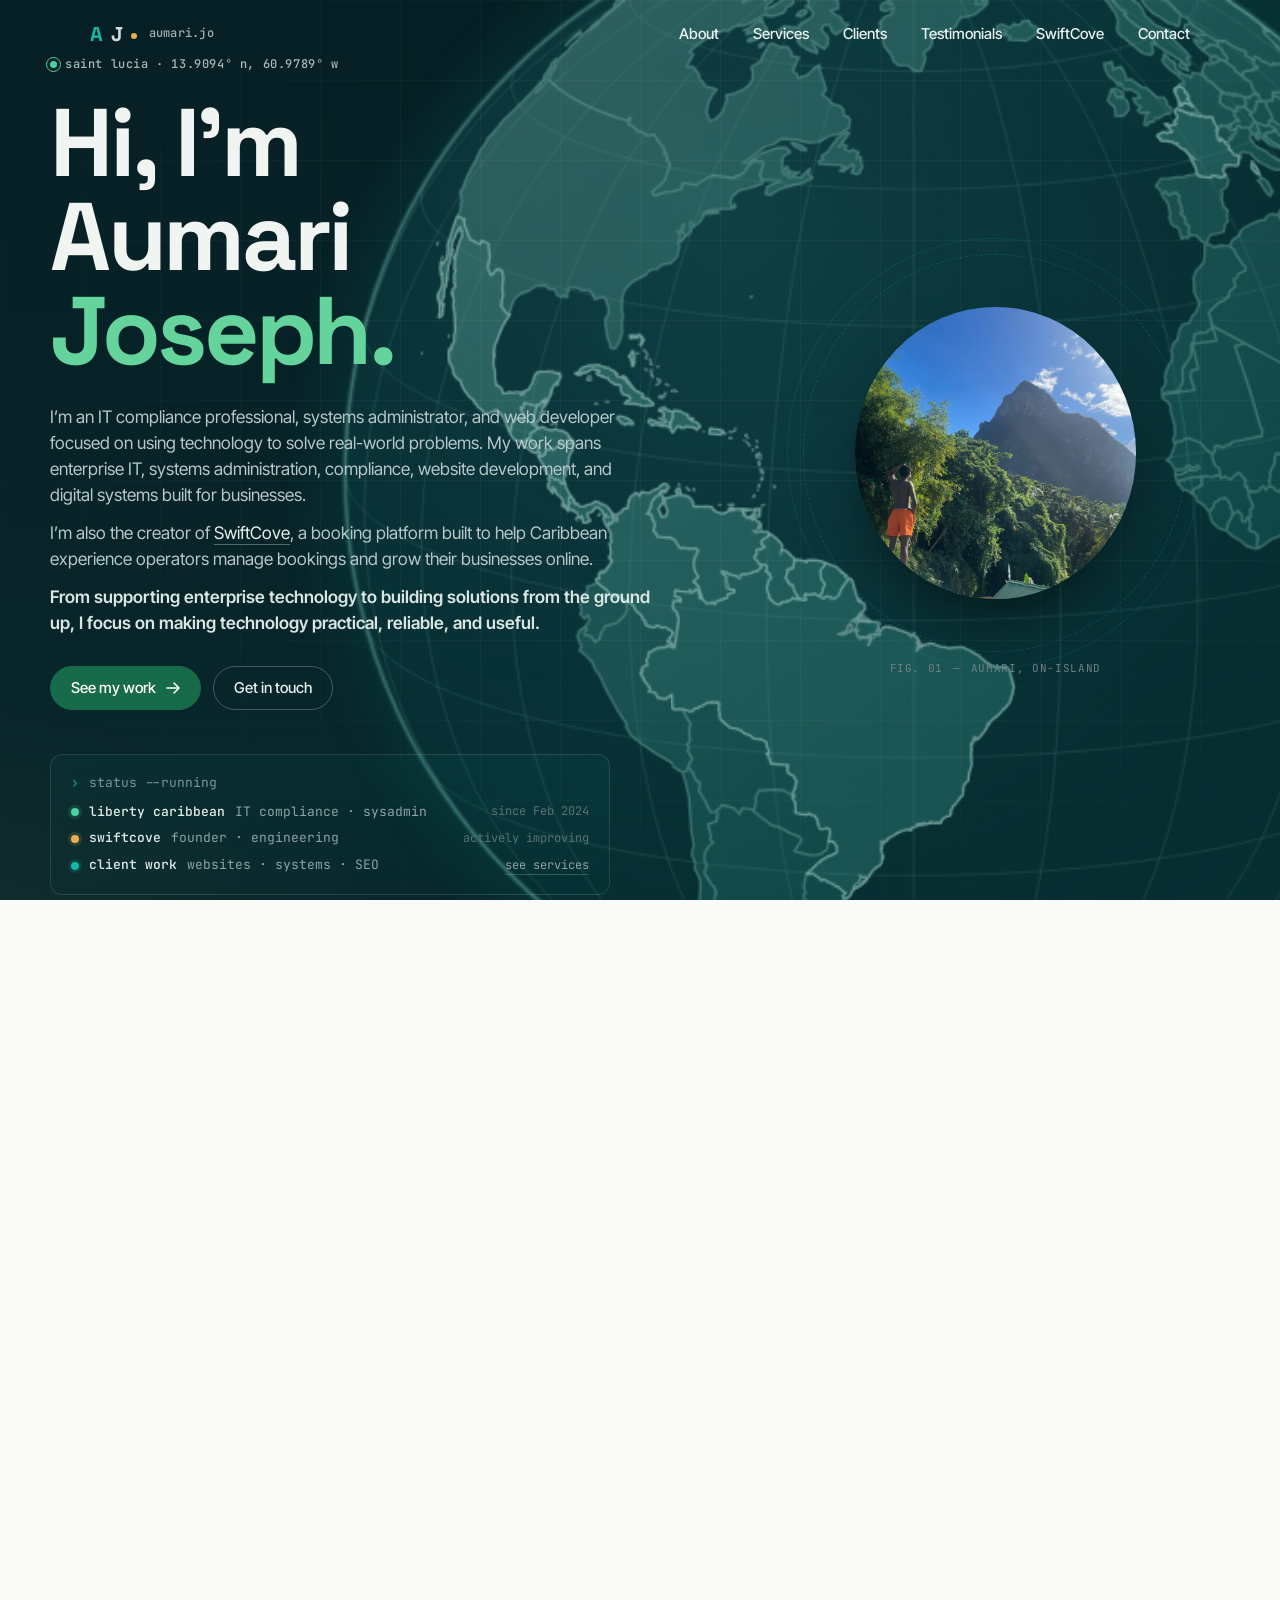
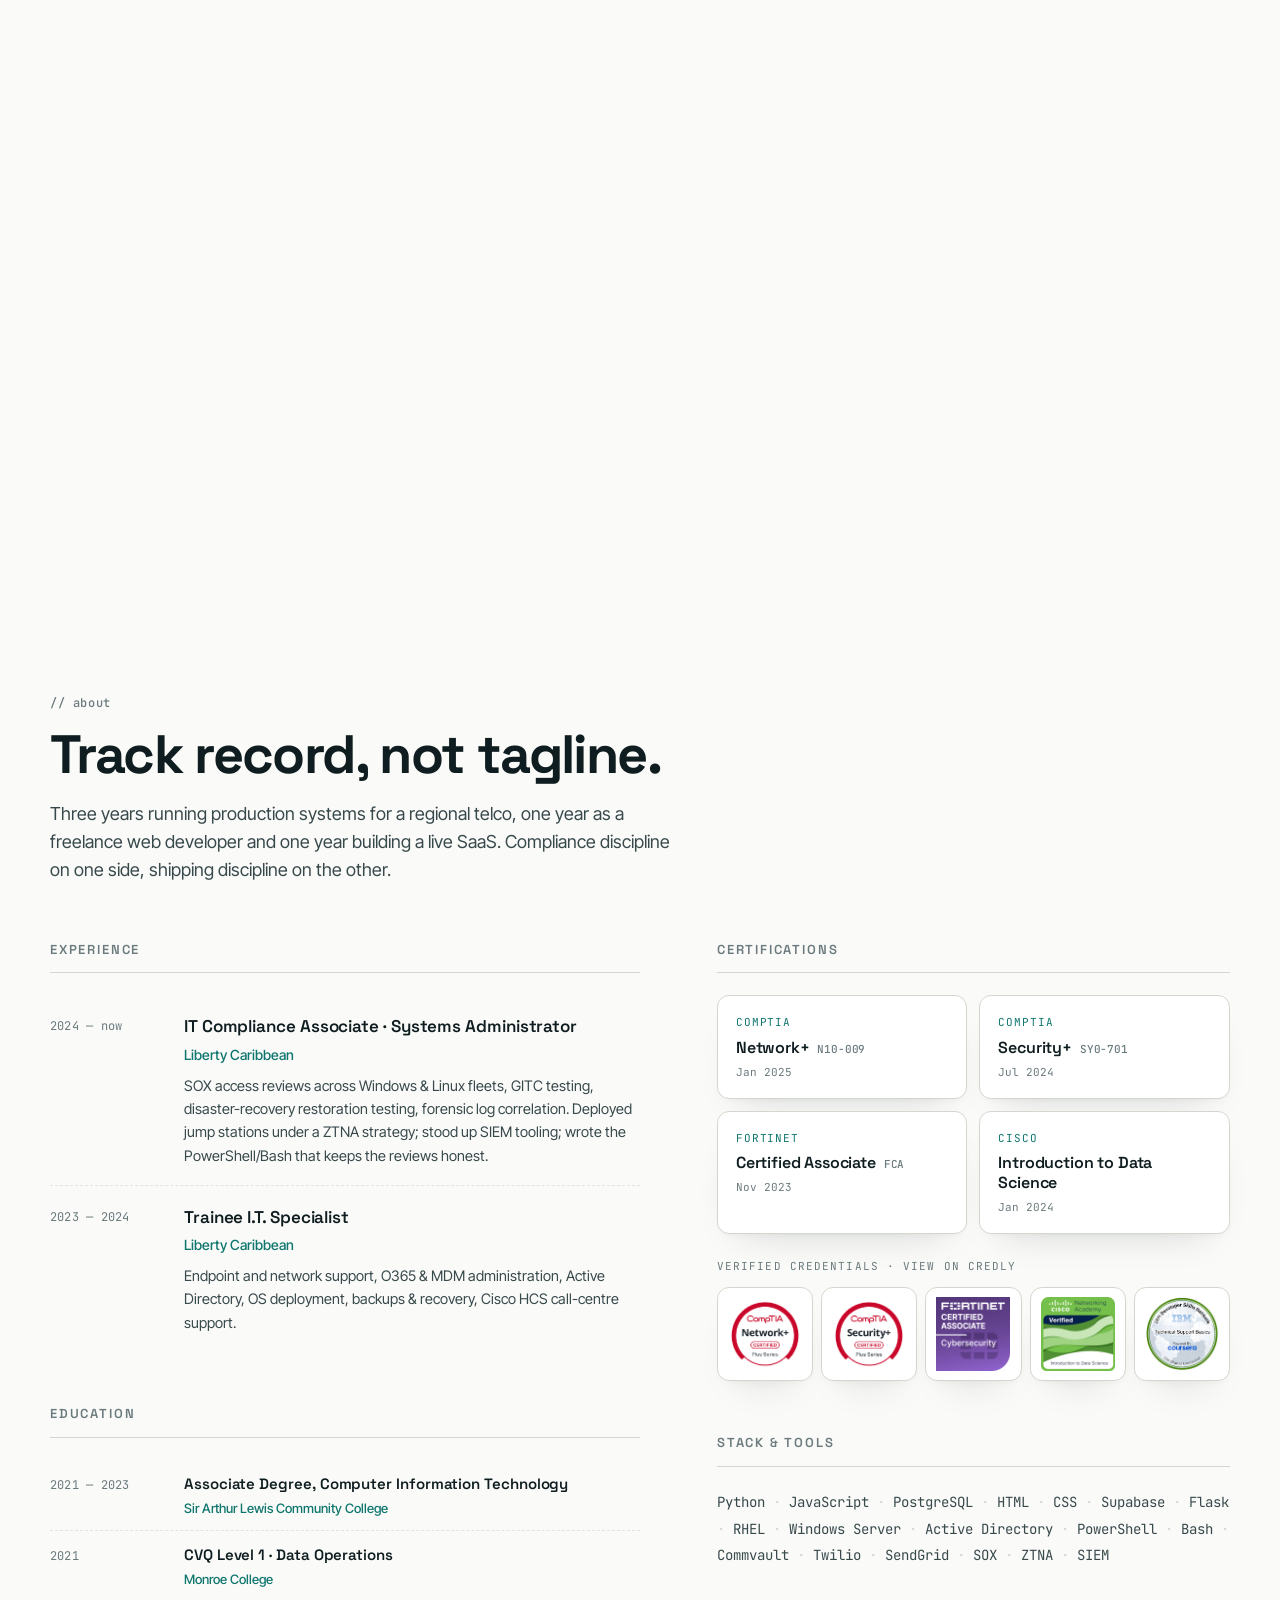
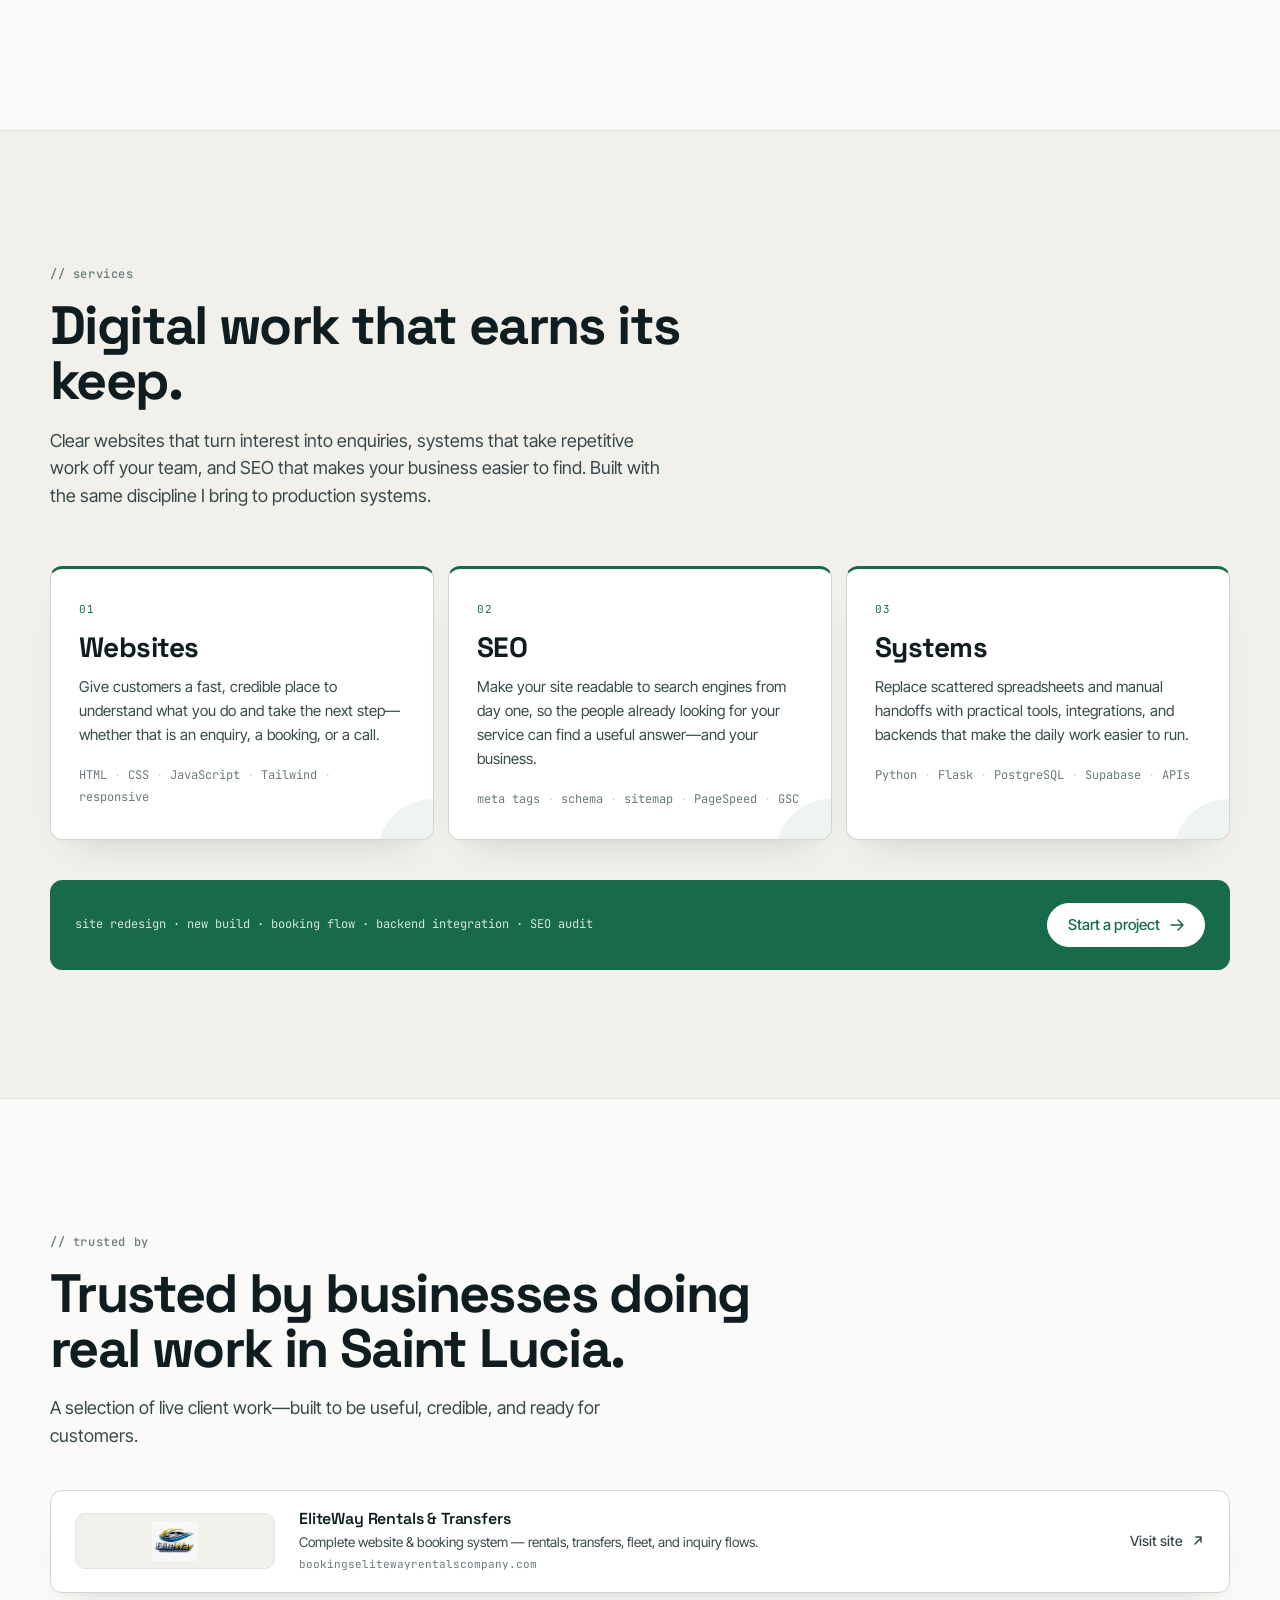
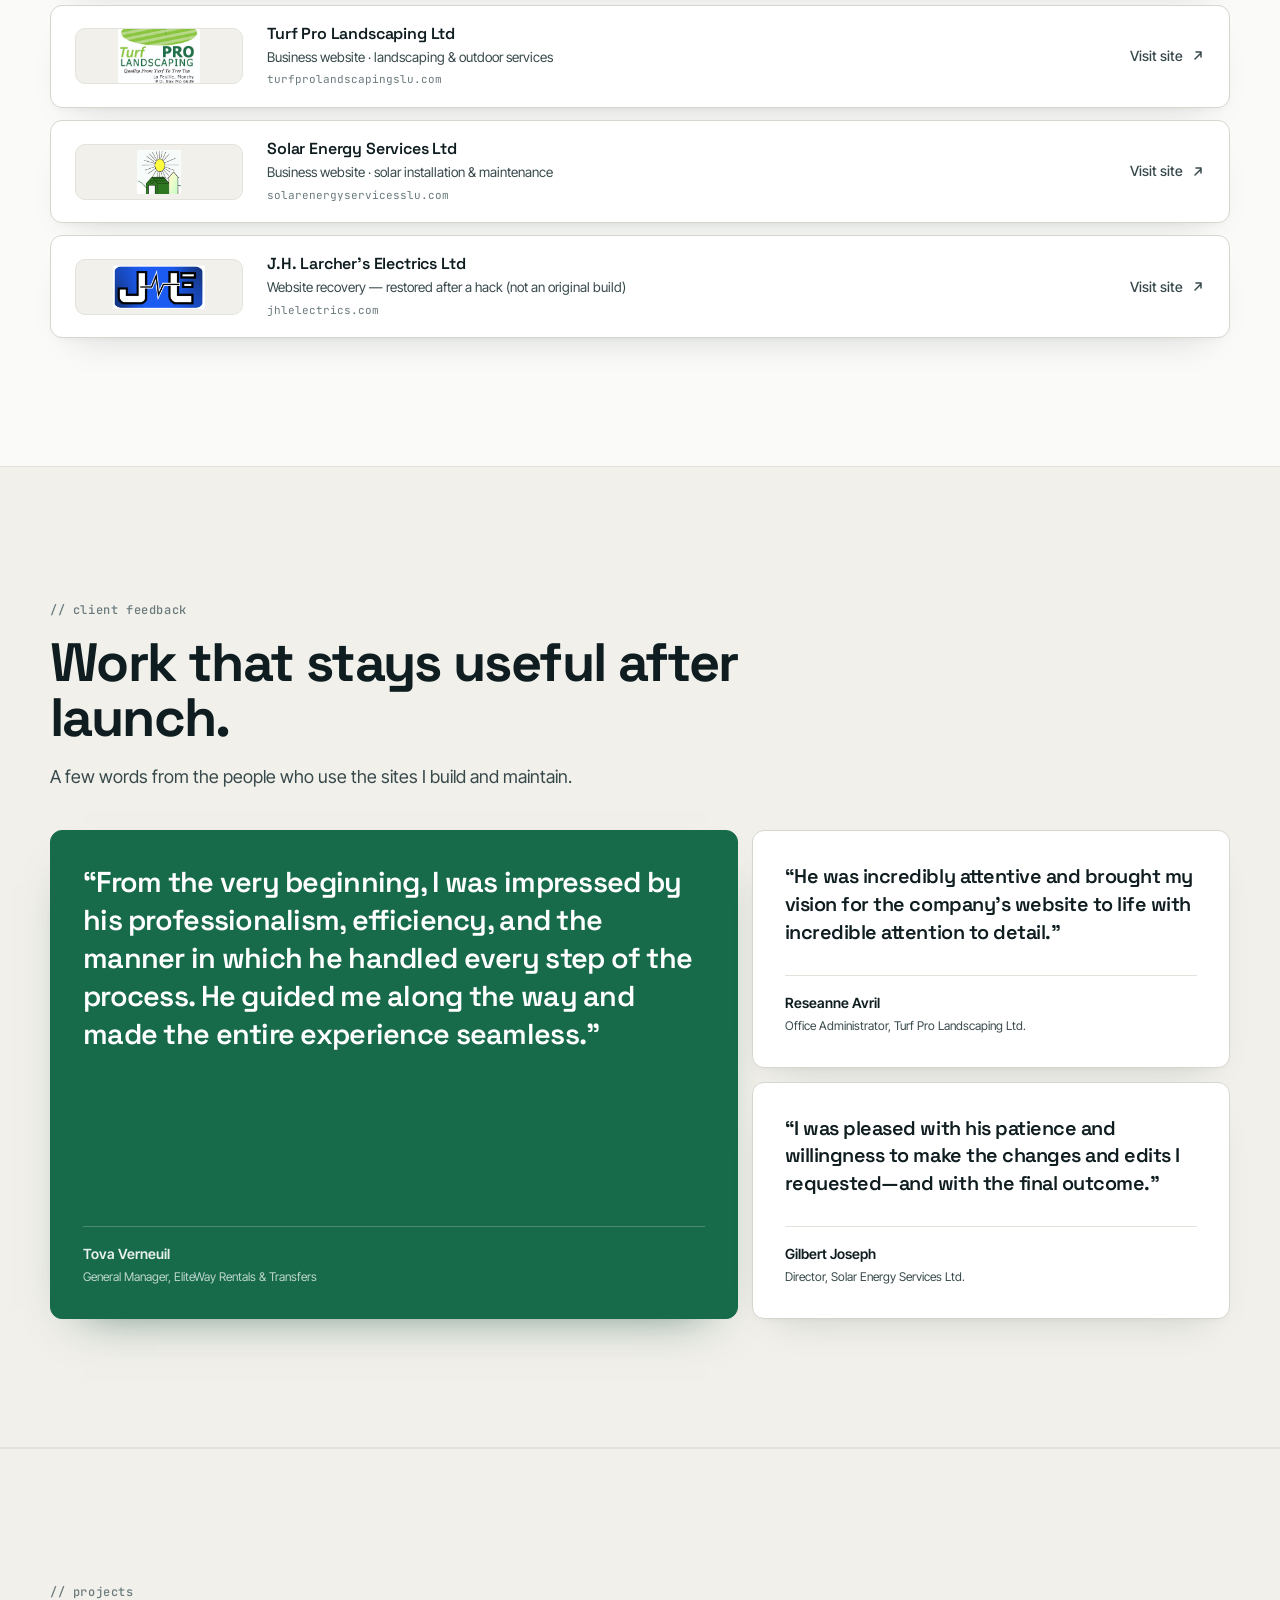
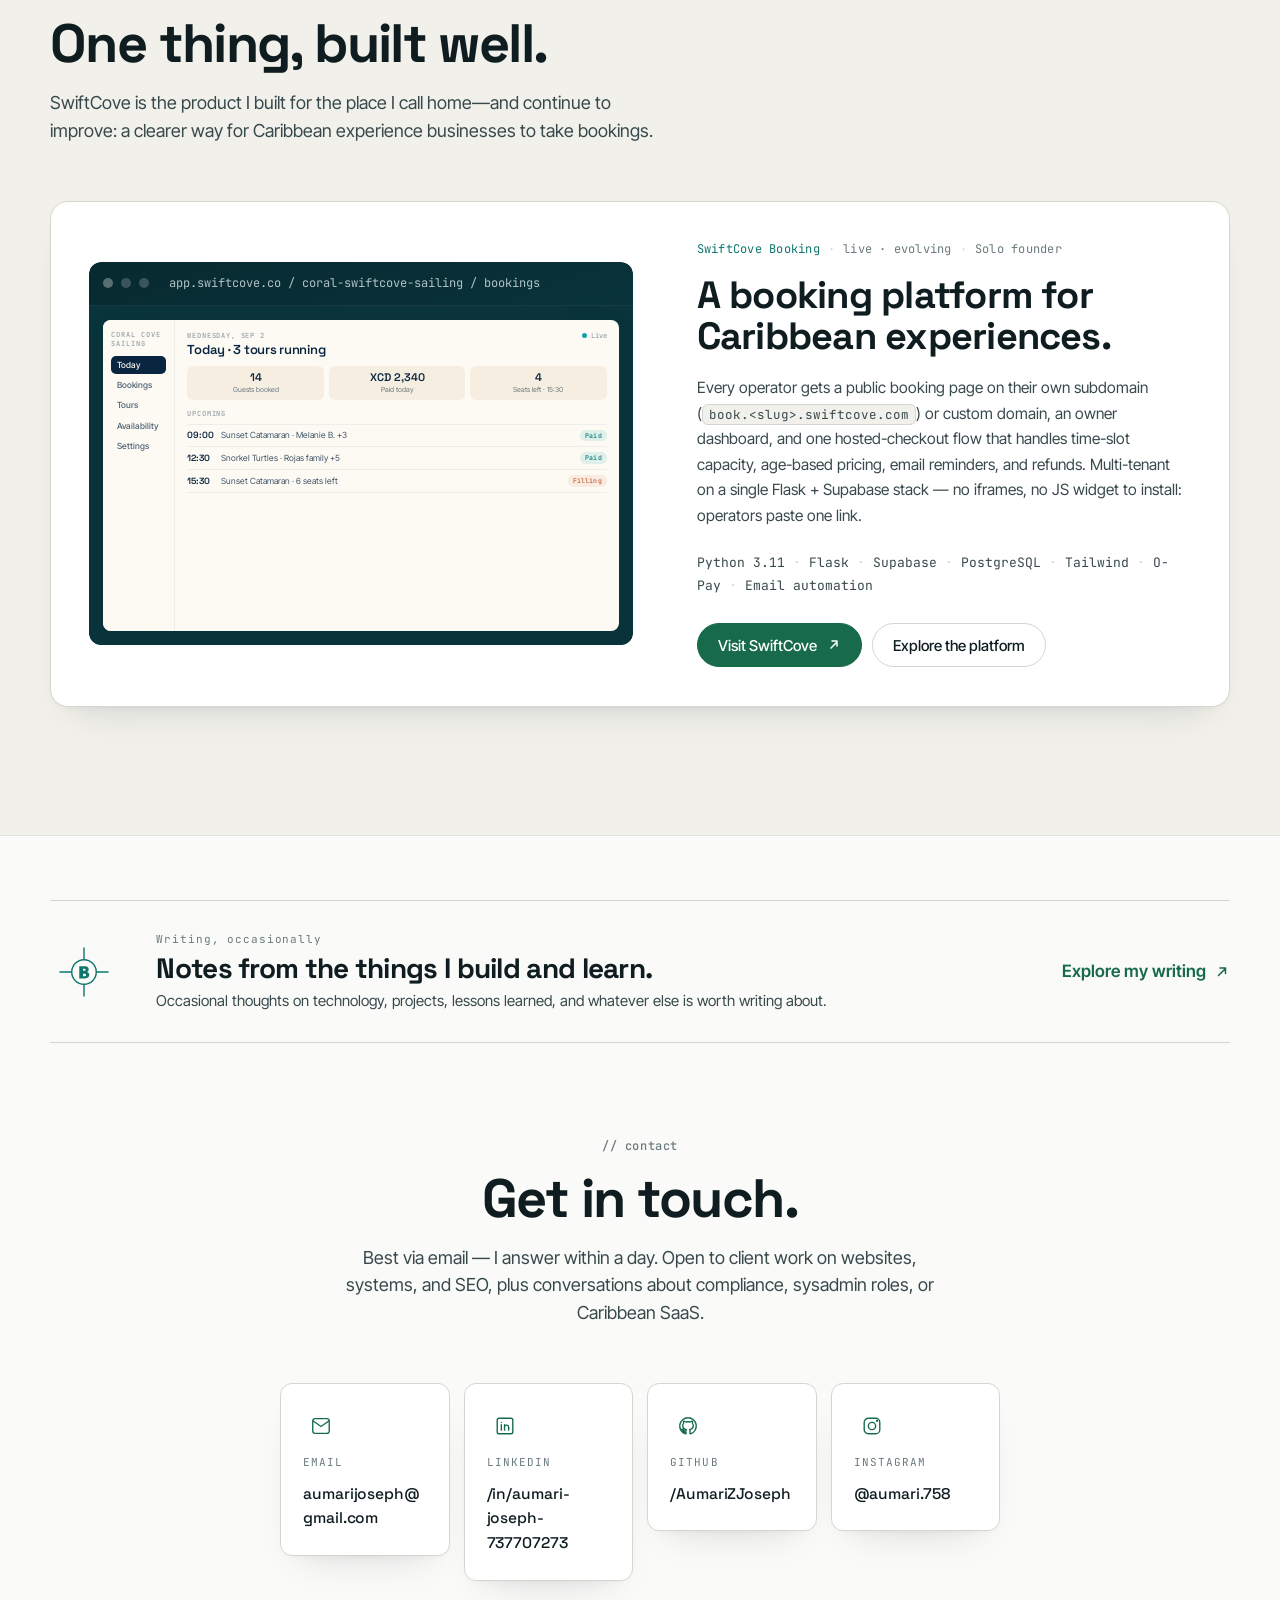
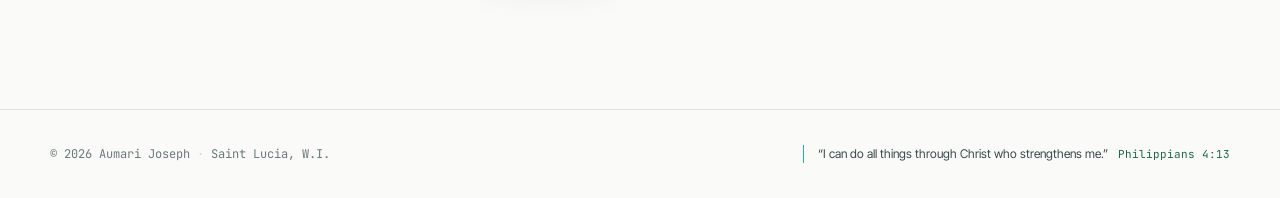
==== commit e73c36e3: "testimonials" ====
--- a/index.html
+++ b/index.html
@@ -101,6 +101,7 @@
         <a href="#about">About</a>
         <a href="#services">Services</a>
         <a href="#clients">Clients</a>
+        <a href="#testimonials-title">Testimonials</a>
         <a href="https://swiftcovebooking.com">SwiftCove</a>
         <a href="#contact">Contact</a>
  
@@ -115,6 +116,7 @@
       <a href="#about">About</a>
       <a href="#services">Services</a>
       <a href="#clients">Clients</a>
+      <a href="#testimonials-title">Testimonials</a>
       <a href="https://swiftcovebooking.com">SwiftCove</a>
       <a href="#contact">Contact</a>
     </div>
@@ -487,6 +489,52 @@
             </a>
           </li>
         </ul>
+
+      </div>
+    </section>
+
+
+    <!-- ============ TESTIMONIALS ============ -->
+    <section class="testimonials section" aria-labelledby="testimonials-title">
+      <div class="section__inner">
+
+        <header class="section__header section__header--compact">
+          <p class="eyebrow">// client feedback</p>
+          <h2 class="section__title" id="testimonials-title">Work that stays useful after launch.</h2>
+          <p class="section__lede">A few words from the people who use the sites I build and maintain.</p>
+        </header>
+
+        <div class="testimonials__grid">
+          <figure class="testimonial testimonial--featured">
+            <blockquote>
+              <p>“From the very beginning, I was impressed by his professionalism, efficiency, and the manner in which he handled every step of the process. He guided me along the way and made the entire experience seamless.”</p>
+            </blockquote>
+            <figcaption>
+              <span class="testimonial__name">Tova Verneuil</span>
+              <span class="testimonial__role">General Manager, EliteWay Rentals &amp; Transfers</span>
+            </figcaption>
+          </figure>
+
+          <figure class="testimonial">
+            <blockquote>
+              <p>“He was incredibly attentive and brought my vision for the company’s website to life with incredible attention to detail.”</p>
+            </blockquote>
+            <figcaption>
+              <span class="testimonial__name">Reseanne Avril</span>
+              <span class="testimonial__role">Office Administrator, Turf Pro Landscaping Ltd.</span>
+            </figcaption>
+          </figure>
+
+          <figure class="testimonial">
+            <blockquote>
+              <p>“I was pleased with his patience and willingness to make the changes and edits I requested—and with the final outcome.”</p>
+            </blockquote>
+            <figcaption>
+              <span class="testimonial__name">Gilbert Joseph</span>
+              <span class="testimonial__role">Director, Solar Energy Services Ltd.</span>
+            </figcaption>
+          </figure>
+        </div>
 
       </div>
     </section>
--- a/styles.css
+++ b/styles.css
@@ -893,7 +893,7 @@
     margin: 0;
     word-break: break-all;
   }
-  
+
   .client__action {
     display: inline-flex;
     align-items: center;
@@ -908,6 +908,89 @@
     transition: color .18s ease;
   }
   
+
+  /* =========================================================
+     TESTIMONIALS
+     ========================================================= */
+  .testimonials {
+    background: var(--paper-2);
+    border-top: 1px solid var(--rule-soft);
+    border-bottom: 1px solid var(--rule-soft);
+  }
+  #testimonials-title { scroll-margin-top: calc(var(--nav-h) + 24px); }
+
+  .testimonials__grid {
+    display: grid;
+    grid-template-columns: minmax(0, 1.18fr) minmax(0, .82fr);
+    grid-template-areas:
+      "featured turf"
+      "featured solar";
+    gap: 14px;
+  }
+
+  .testimonial {
+    display: flex;
+    flex-direction: column;
+    justify-content: space-between;
+    gap: 28px;
+    min-height: 0;
+    margin: 0;
+    padding: clamp(24px, 3vw, 32px);
+    background: #fff;
+    border: 1px solid var(--rule);
+    border-radius: var(--radius-sm);
+    box-shadow: var(--shadow-card);
+  }
+  .testimonial:nth-child(2) { grid-area: turf; }
+  .testimonial:nth-child(3) { grid-area: solar; }
+
+  .testimonial--featured {
+    grid-area: featured;
+    background: var(--piton-green);
+    border-color: var(--piton-green);
+    box-shadow: 0 22px 48px -32px rgba(8, 69, 51, .72);
+  }
+
+  .testimonial blockquote { margin: 0; }
+  .testimonial blockquote p {
+    margin: 0;
+    font-family: var(--f-display);
+    font-size: clamp(20px, 2.25vw, 29px);
+    font-weight: 600;
+    line-height: 1.32;
+    letter-spacing: -.025em;
+    color: var(--ink);
+  }
+  .testimonial:not(.testimonial--featured) blockquote p {
+    font-size: clamp(17px, 1.55vw, 21px);
+    line-height: 1.4;
+  }
+  .testimonial--featured blockquote p { color: #fff; }
+
+  .testimonial figcaption {
+    display: flex;
+    flex-direction: column;
+    gap: 3px;
+    padding-top: 16px;
+    border-top: 1px solid var(--rule-soft);
+  }
+  .testimonial--featured figcaption { border-color: rgba(255, 255, 255, .22); }
+
+  .testimonial__name {
+    font-family: var(--f-body);
+    font-size: 14px;
+    font-weight: 600;
+    color: var(--ink);
+  }
+  .testimonial__role {
+    font-size: 12px;
+    line-height: 1.45;
+    color: var(--ink-2);
+  }
+  .testimonial--featured .testimonial__name,
+  .testimonial--featured .testimonial__role { color: rgba(255, 255, 255, .9); }
+  .testimonial--featured .testimonial__role { color: rgba(255, 255, 255, .72); }
+
   
   /* =========================================================
      PROJECTS
@@ -1362,6 +1445,10 @@
     .client__logo { width: 140px; height: 52px; }
     .client__logo--wide { width: 160px; }
     .client__action { margin-left: 0; width: 100%; }
+    .testimonials__grid {
+      grid-template-columns: 1fr;
+      grid-template-areas: "featured" "turf" "solar";
+    }
     .project { grid-template-columns: 1fr; }
     .channels { grid-template-columns: repeat(2, 1fr); }
   }
